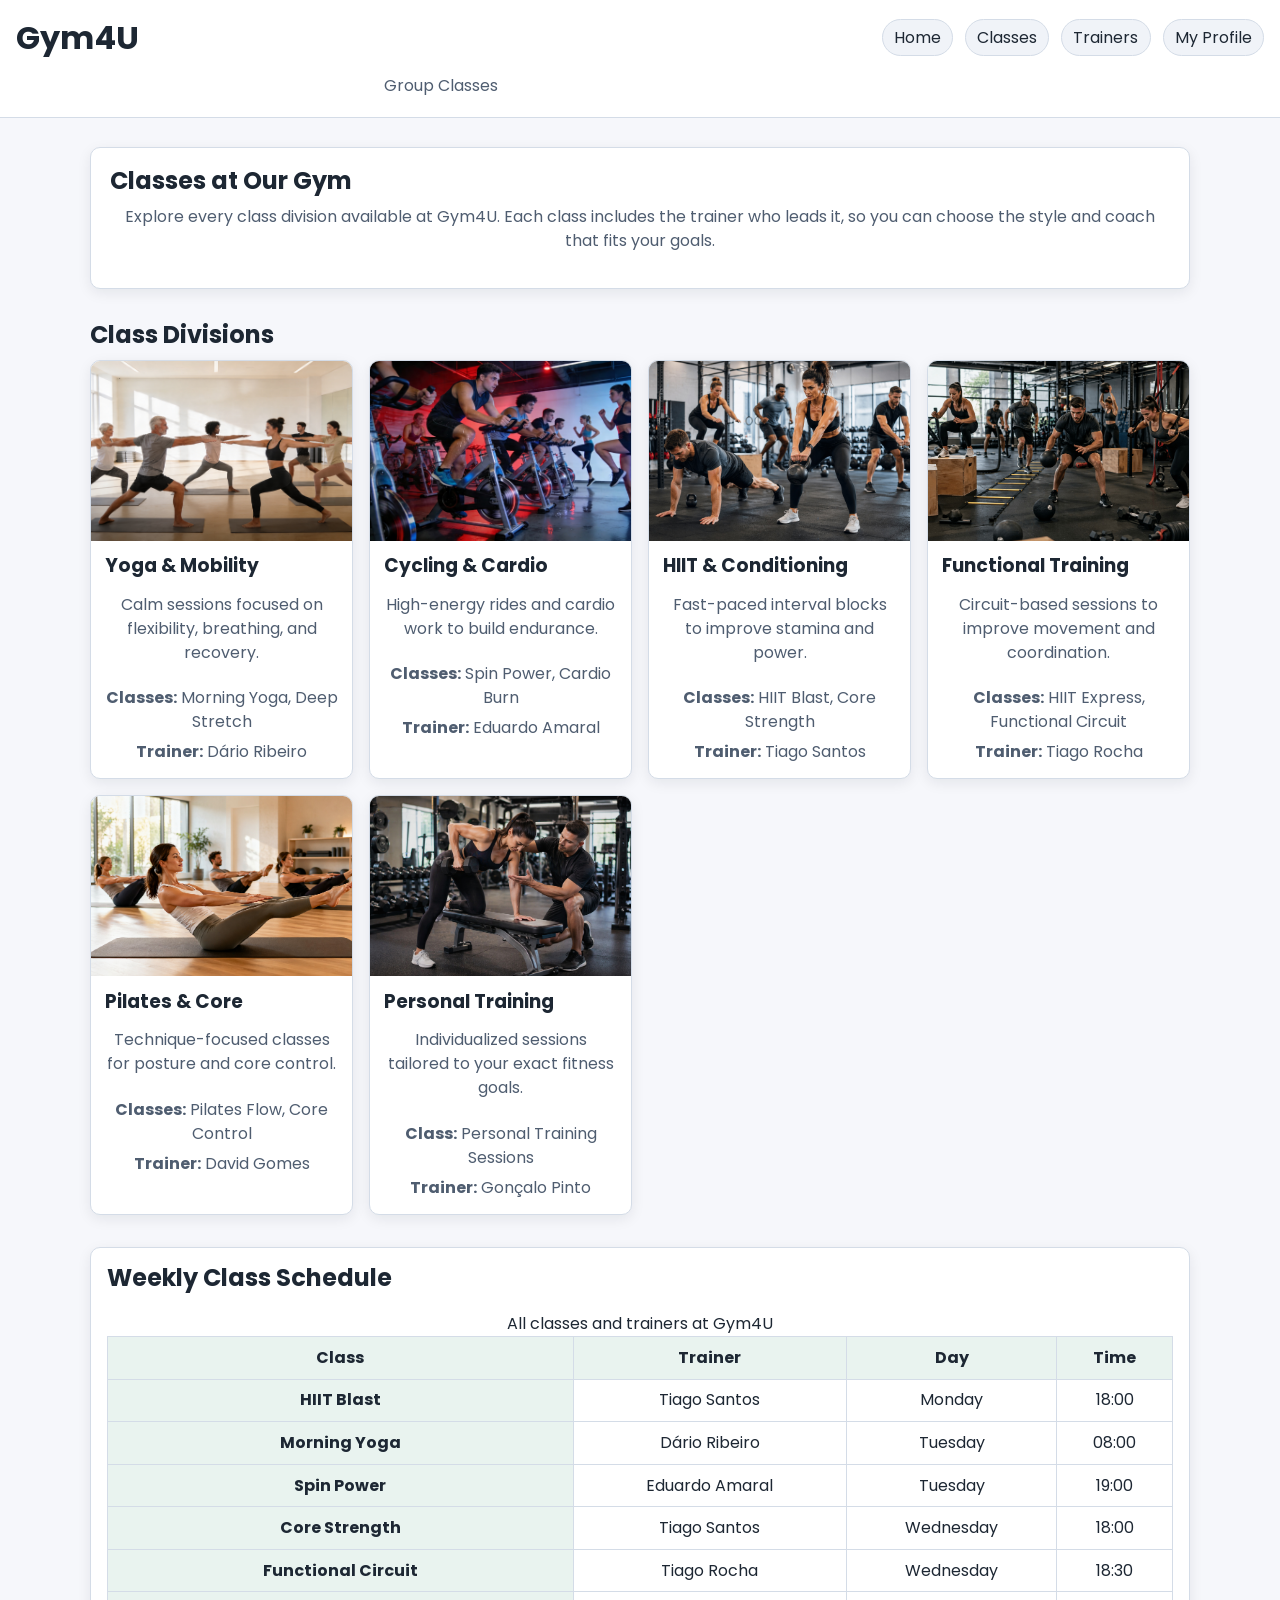
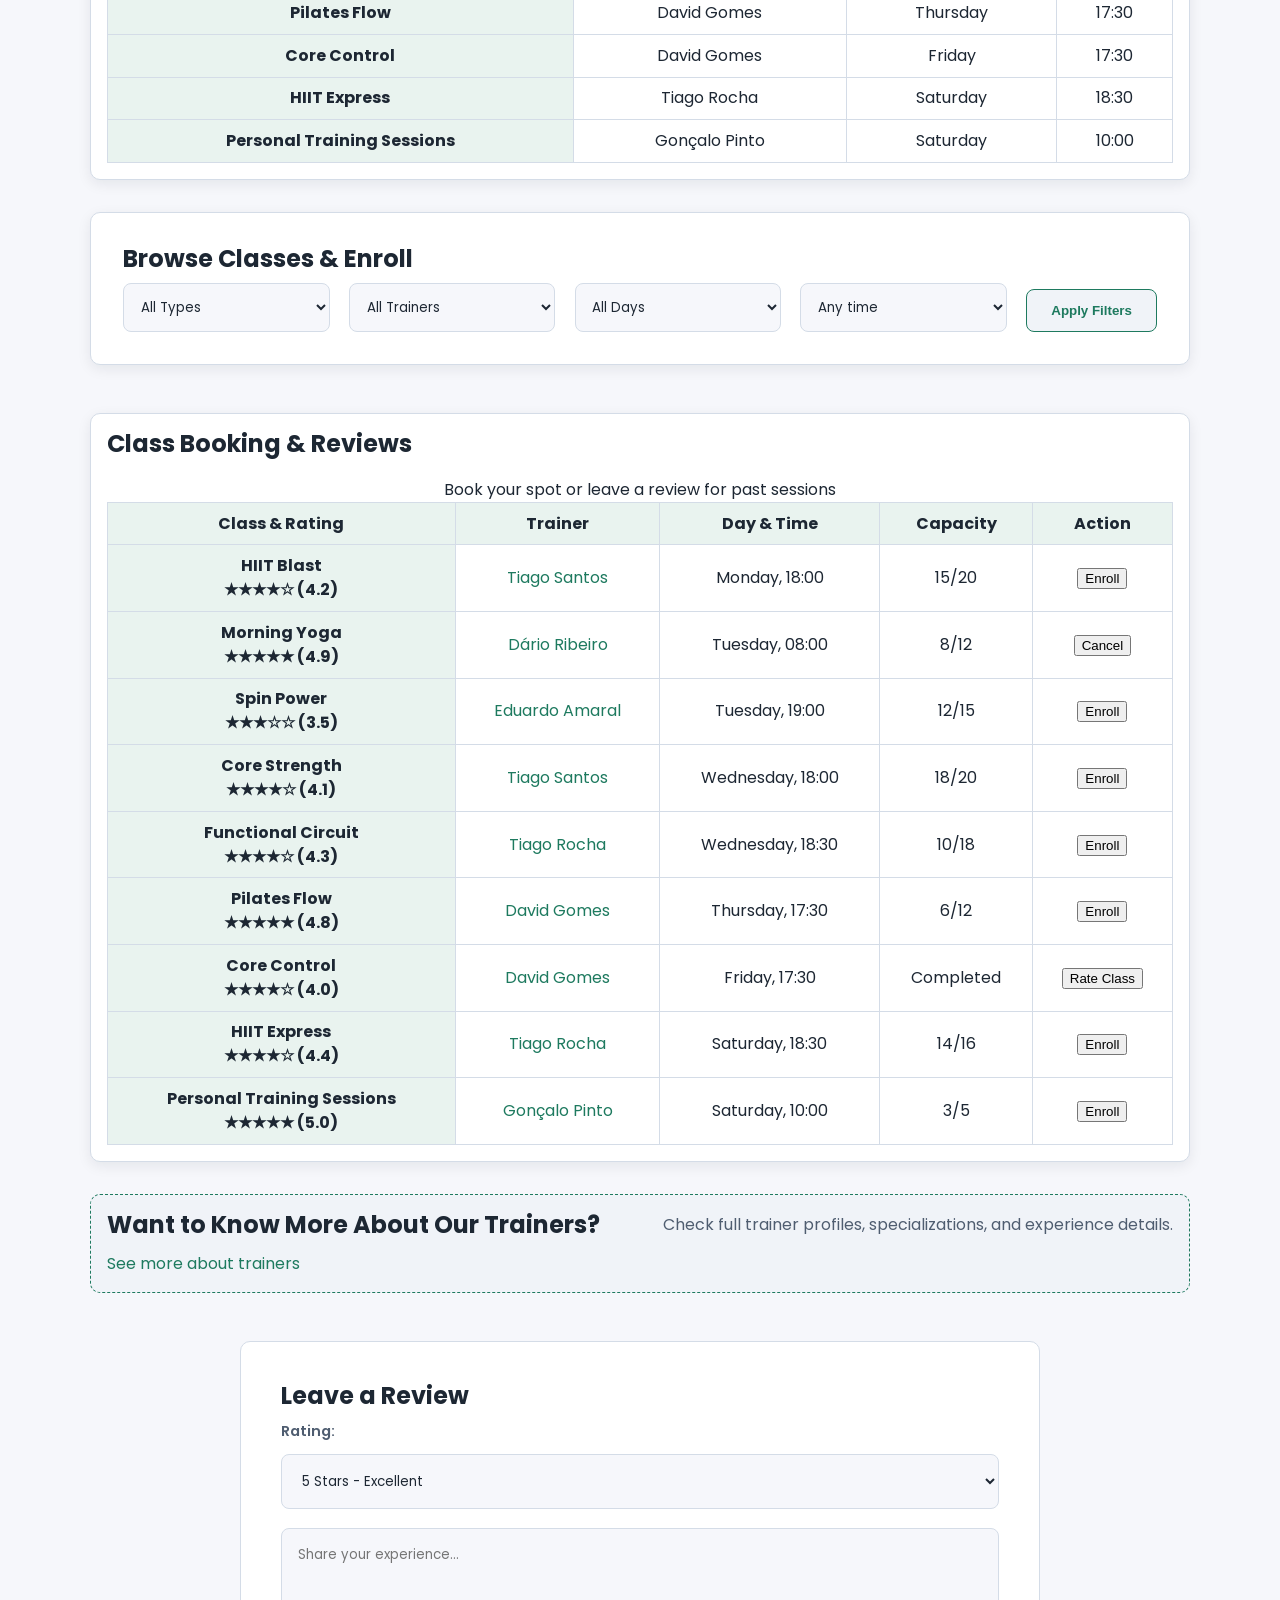
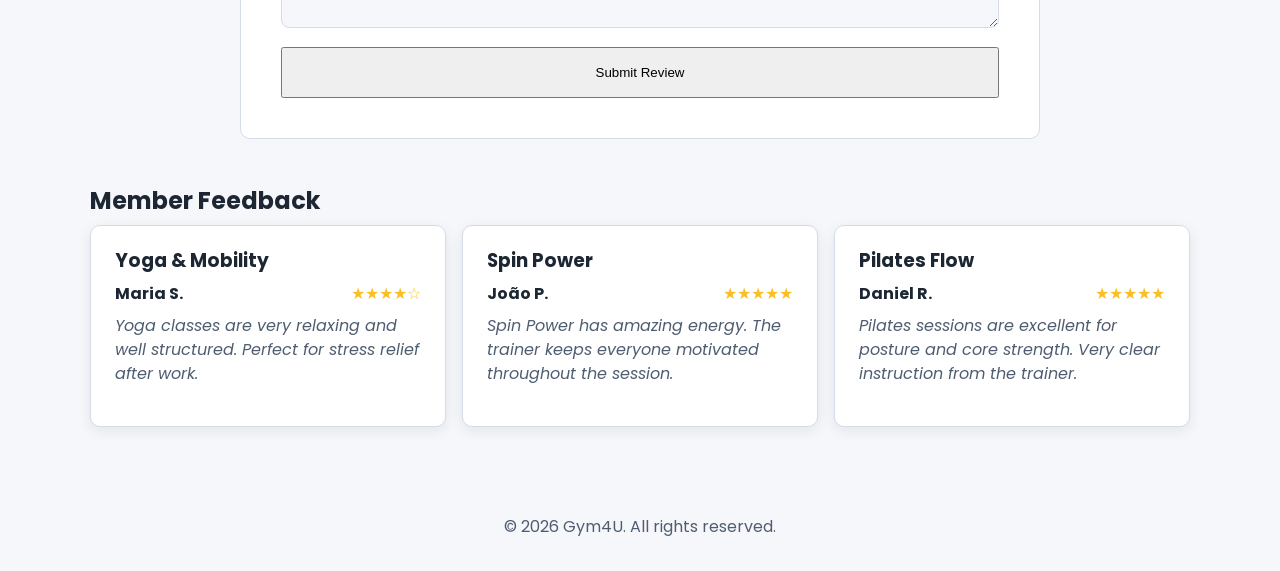
==== classes.html @ db46952e "Correct names" ====
﻿<!DOCTYPE html>
<html lang="en">
<head>
  <meta charset="UTF-8">
  <meta name="viewport" content="width=device-width, initial-scale=1.0">
  <title>Classes | Gym4U</title>
  <link rel="icon" href="images/gym4u_icon.png">
  <link rel="stylesheet" href="css/base.css">
  <link rel="stylesheet" href="css/components.css">
  <link rel="stylesheet" href="css/classes.css">
</head>

<body>
  <header>
    <h1>Gym4U</h1>
    <p>Group Classes</p>
    <nav aria-label="Main navigation">
      <ul>
        <li><a href="index.html">Home</a></li>
        <li><a href="classes.html" aria-current="page">Classes</a></li>
        <li><a href="trainers.html">Trainers</a></li>
        <li><a href="#">My Profile</a></li>
      </ul>
    </nav>
  </header>

  <main class="main">
    <section class="section classes-intro" id="classes-intro">
      <h2 class="h2">Classes at Our Gym</h2>
      <p class="p">
        Explore every class division available at Gym4U. Each class includes
        the trainer who leads it, so you can choose the style and coach that
        fits your goals.
      </p>
    </section>

    <section class="section" id="division-title">
      <h2 class="h2">Class Divisions</h2>
      <div class="division-grid">
        <article class="division-card">
          <img class="division-image" id="yoga-class" src="images/classes/yoga-class.jpeg" alt="Yoga and mobility class area">
          <div class="division-content">
            <h3 class="h3">Yoga &amp; Mobility</h3>
            <p class="p">Calm sessions focused on flexibility, breathing, and recovery.</p>
            <p class="p division-meta"><strong>Classes:</strong> Morning Yoga, Deep Stretch</p>
            <p class="p division-meta"><strong>Trainer:</strong> Dário Ribeiro</p>
          </div>
        </article>

        <article class="division-card">
          <img class="division-image" id="cycling-cardio" src="images/classes/cycling-img.png" alt="Cycling and cardio training zone">
          <div class="division-content">
            <h3 class="h3">Cycling &amp; Cardio</h3>
            <p class="p">High-energy rides and cardio work to build endurance.</p>
            <p class="p division-meta"><strong>Classes:</strong> Spin Power, Cardio Burn</p>
            <p class="p division-meta"><strong>Trainer:</strong> Eduardo Amaral</p>
          </div>
        </article>

        <article class="division-card">
          <img class="division-image" id="hiit-conditioning" src="images/classes/HIIT-img.jpeg" alt="HIIT and conditioning class floor">
          <div class="division-content">
            <h3 class="h3">HIIT &amp; Conditioning</h3>
            <p class="p">Fast-paced interval blocks to improve stamina and power.</p>
            <p class="p division-meta"><strong>Classes:</strong> HIIT Blast, Core Strength</p>
            <p class="p division-meta"><strong>Trainer:</strong> Tiago Santos</p>
          </div>
        </article>

        <article class="division-card">
          <img class="division-image" id="functional-training" src="images/classes/funct-img.jpeg" alt="Functional training equipment section">
          <div class="division-content">
            <h3 class="h3">Functional Training</h3>
            <p class="p">Circuit-based sessions to improve movement and coordination.</p>
            <p class="p division-meta"><strong>Classes:</strong> HIIT Express, Functional Circuit</p>
            <p class="p division-meta"><strong>Trainer:</strong> Tiago Rocha</p>
          </div>
        </article>

        <article class="division-card">
          <img class="division-image" id="pilates-core" src="images/classes/pilates-img.jpeg" alt="Pilates and core stability space">
          <div class="division-content">
            <h3 class="h3">Pilates &amp; Core</h3>
            <p class="p">Technique-focused classes for posture and core control.</p>
            <p class="p division-meta"><strong>Classes:</strong> Pilates Flow, Core Control</p>
            <p class="p division-meta"><strong>Trainer:</strong> David Gomes</p>
          </div>
        </article>

        <article class="division-card">
          <img class="division-image" id="personal-training" src="images/classes/personal-img.jpeg" alt="Personal training studio area">
          <div class="division-content">
            <h3 class="h3">Personal Training</h3>
            <p class="p">Individualized sessions tailored to your exact fitness goals.</p>
            <p class="p division-meta"><strong>Class:</strong> Personal Training Sessions</p>
            <p class="p division-meta"><strong>Trainer:</strong> Gonçalo Pinto</p>
          </div>
        </article>
      </div>
    </section>

    <section class="section schedule-box" id="schedule-box">
      <h2 class="h2">Weekly Class Schedule</h2>
      <table class="table">
        <caption class="caption">All classes and trainers at Gym4U</caption>
        <thead class="thead">
          <tr class="tr">
            <th class="th" scope="col">Class</th>
            <th class="th" scope="col">Trainer</th>
            <th class="th" scope="col">Day</th>
            <th class="th" scope="col">Time</th>
          </tr>
        </thead>

        <tbody class="tbody">
          <tr class="tr"><th class="th" scope="row">HIIT Blast</th><td class="td">Tiago Santos</td><td class="td">Monday</td><td class="td">18:00</td></tr>
          <tr class="tr"><th class="th" scope="row">Morning Yoga</th><td class="td">Dário Ribeiro</td><td class="td">Tuesday</td><td class="td">08:00</td></tr>
          <tr class="tr"><th class="th" scope="row">Spin Power</th><td class="td">Eduardo Amaral</td><td class="td">Tuesday</td><td class="td">19:00</td></tr>
          <tr class="tr"><th class="th" scope="row">Core Strength</th><td class="td">Tiago Santos</td><td class="td">Wednesday</td><td class="td">18:00</td></tr>
          <tr class="tr"><th class="th" scope="row">Functional Circuit</th><td class="td">Tiago Rocha</td><td class="td">Wednesday</td><td class="td">18:30</td></tr>
          <tr class="tr"><th class="th" scope="row">Pilates Flow</th><td class="td">David Gomes</td><td class="td">Thursday</td><td class="td">17:30</td></tr>
          <tr class="tr"><th class="th" scope="row">Core Control</th><td class="td">David Gomes</td><td class="td">Friday</td><td class="td">17:30</td></tr>
          <tr class="tr"><th class="th" scope="row">HIIT Express</th><td class="td">Tiago Rocha</td><td class="td">Saturday</td><td class="td">18:30</td></tr>
          <tr class="tr"><th class="th" scope="row">Personal Training Sessions</th><td class="td">Gonçalo Pinto</td><td class="td">Saturday</td><td class="td">10:00</td></tr>
        </tbody>
      </table>
    </section>

    <section class="section class-filters" id="filters">
      <h2 class="h2">Browse Classes &amp; Enroll</h2>
      <form class="filter-group">
        <select name="type" aria-label="Filter by class type">
          <option value="">All Types</option>
          <option value="yoga">Yoga & Mobility</option>
          <option value="cardio">Cycling & Cardio</option>
          <option value="hiit">HIIT & Conditioning</option>
        </select>

        <select name="trainer" aria-label="Filter by trainer">
          <option value="">All Trainers</option>
          <option value="dario">Dário Ribeiro</option>
          <option value="david">David Gomes</option>
          <option value="tiago">Tiago Santos</option>
          <option value="eduardo">Eduardo Amaral</option>
          <option value="tiago-rocha">Tiago Rocha</option>
          <option value="goncalo">Gonçalo Pinto</option>
        </select>

        <select name="day" aria-label="Filter by day">
          <option value="">All Days</option>
          <option value="monday">Monday</option>
          <option value="tuesday">Tuesday</option>
        </select>

        <select id="time" name="time" aria-label="Filter by time">
          <option value="Any time">Any time</option>
          <optgroup label="Morning">
            <option value="06:00">06:00</option>
            <option value="07:00">07:00</option>
            <option value="08:00">08:00</option>
            <option value="09:00">09:00</option>
            <option value="10:00">10:00</option>
            <option value="11:00">11:00</option>
          </optgroup>

          <optgroup label="Afternoon">
            <option value="12:00">12:00</option>
            <option value="13:00">13:00</option>
            <option value="14:00">14:00</option>
            <option value="15:00">15:00</option>
            <option value="16:00">16:00</option>
            <option value="17:00">17:00</option>
          </optgroup>

          <optgroup label="Evening">
            <option value="18:00">18:00</option>
            <option value="19:00">19:00</option>
            <option value="20:00">20:00</option>
            <option value="21:00">21:00</option>
          </optgroup>
        </select>

        <button type="submit" class="btn-filter">Apply Filters</button>
      </form>
    </section>

    <section class="section schedule-box">
      <h2 class="h2">Class Booking & Reviews</h2>
      <table class="table">
        <caption class="caption">Book your spot or leave a review for past sessions</caption>
        <thead class="thead">
          <tr class="tr">
            <th class="th">Class & Rating</th>
            <th class="th">Trainer</th>
            <th class="th">Day & Time</th>
            <th class="th">Capacity</th>
            <th class="th">Action</th>
          </tr>
        </thead>

        <tbody class="tbody">
          <tr class="tr">
            <th class="th" scope="row">
              HIIT Blast<br>
              <span class="rating-stars">★★★★☆ (4.2)</span>
            </th>
            <td class="td"><a href="trainers.html#tiago-santos">Tiago Santos</a></td>
            <td class="td">Monday, 18:00</td>
            <td class="td">15/20</td>
            <td class="td"><button class="btn btn-enroll">Enroll</button></td>
          </tr>

          <tr class="tr enrolled-row">
            <th class="th" scope="row">
              Morning Yoga<br>
              <span>★★★★★ (4.9)</span>
            </th>
            <td class="td"><a href="trainers.html#dario-ribeiro">Dário Ribeiro</a></td>
            <td class="td">Tuesday, 08:00</td>
            <td class="td">8/12</td>
            <td class="td">
              <button class="btn btn-cancel">Cancel</button>
            </td>
          </tr>

          <tr class="tr">
            <th class="th" scope="row">
              Spin Power<br>
              <span>★★★☆☆ (3.5)</span>
            </th>
            <td class="td"><a href="trainers.html#eduardo-amaral">Eduardo Amaral</a></td>
            <td class="td">Tuesday, 19:00</td>
            <td class="td">12/15</td>
            <td class="td">
              <button class="btn btn-enroll">Enroll</button>
            </td>
          </tr>

          <tr class="tr">
            <th class="th" scope="row">
              Core Strength<br>
              <span>★★★★☆ (4.1)</span>
            </th>
            <td class="td"><a href="trainers.html#tiago-santos">Tiago Santos</a></td>
            <td class="td">Wednesday, 18:00</td>
            <td class="td">18/20</td>
            <td class="td">
              <button class="btn btn-enroll">Enroll</button>
            </td>
          </tr>

          <tr class="tr">
            <th class="th" scope="row">
              Functional Circuit<br>
              <span>★★★★☆ (4.3)</span>
            </th>
            <td class="td"><a href="trainers.html#tiago-rocha">Tiago Rocha</a></td>
            <td class="td">Wednesday, 18:30</td>
            <td class="td">10/18</td>
            <td class="td">
              <button class="btn btn-enroll">Enroll</button>
            </td>
          </tr>

          <tr class="tr">
            <th class="th" scope="row">
              Pilates Flow<br>
              <span>★★★★★ (4.8)</span>
            </th>
            <td class="td"><a href="trainers.html#david-gomes">David Gomes</a></td>
            <td class="td">Thursday, 17:30</td>
            <td class="td">6/12</td>
            <td class="td">
              <button class="btn btn-enroll">Enroll</button>
            </td>
          </tr>

          <tr class="tr past-class">
            <th class="th" scope="row">
              Core Control<br>
              <span>★★★★☆ (4.0)</span>
            </th>
            <td class="td"><a href="trainers.html#david-gomes">David Gomes</a></td>
            <td class="td">Friday, 17:30</td>
            <td class="td">Completed</td>
            <td class="td">
              <button class="btn btn-review">Rate Class</button>
            </td>
          </tr>

          <tr class="tr">
            <th class="th" scope="row">
              HIIT Express<br>
              <span>★★★★☆ (4.4)</span>
            </th>
            <td class="td"><a href="trainers.html#tiago-rocha">Tiago Rocha</a></td>
            <td class="td">Saturday, 18:30</td>
            <td class="td">14/16</td>
            <td class="td">
              <button class="btn btn-enroll">Enroll</button>
            </td>
          </tr>

          <tr class="tr">
            <th class="th" scope="row">
              Personal Training Sessions<br>
              <span>★★★★★ (5.0)</span>
            </th>
            <td class="td"><a href="trainers.html#goncalo-pinto">Gonçalo Pinto</a></td>
            <td class="td">Saturday, 10:00</td>
            <td class="td">3/5</td>
            <td class="td">
              <button class="btn btn-enroll">Enroll</button>
            </td>
          </tr>
        </tbody>
      </table>
    </section>

    <section class="section trainers-cta" id="trainers-cta">
      <h2 class="h2">Want to Know More About Our Trainers?</h2>
      <p class="p">Check full trainer profiles, specializations, and experience details.</p>
      <p class="p"><a class="a" href="trainers.html">See more about trainers</a></p>
    </section>

    <section class="section review-form-container">
      <h2 class="h2">Leave a Review</h2>
      <form class="review-form">
        <label for="rating">Rating:</label>
        <select id="rating" name="rating">
          <option value="5">5 Stars - Excellent</option>
          <option value="4">4 Stars - Very Good</option>
          <option value="3">3 Stars - Average</option>
          <option value="2">2 Stars - Poor</option>
          <option value="1">1 Star - Terrible</option>
        </select>

        <textarea placeholder="Share your experience..." rows="3"></textarea>
        <button type="submit" class="btn btn-enroll">Submit Review</button>
      </form>
    </section>

    <section class="section">
        <h2 class="h2">Member Feedback</h2>
        <div class="division-grid">
          <article class="review-card">
            <h3>Yoga & Mobility</h3>
            <div class="review-header">
              <strong>Maria S.</strong>
              <span>★★★★☆</span>
            </div>
            <p class="r-p">
              Yoga classes are very relaxing and well structured. Perfect for stress relief after work.
            </p>
          </article>

          <article class="review-card">
            <h3>Spin Power</h3>
            <div class="review-header">
              <strong>João P.</strong>
              <span>★★★★★</span>
            </div>
            <p class="r-p">
              Spin Power has amazing energy. The trainer keeps everyone motivated throughout the session.
            </p>
          </article>

          <article class="review-card">
            <h3>Pilates Flow</h3>
            <div class="review-header">
              <strong>Daniel R.</strong>
              <span>★★★★★</span>
            </div>
            <p class="r-p">
              Pilates sessions are excellent for posture and core strength. Very clear instruction from the trainer.
            </p>
          </article>
        </div>
      </section>
  </main>

  <footer class="footer">
    <p class="p">&copy; 2026 Gym4U. All rights reserved.</p>
  </footer>
</body>
</html>
---- css/base.css ----
@import url("https://fonts.googleapis.com/css2?family=Poppins:wght@100;200;300;400;500;600;700;800;900&display=swap");

:root {
  --bg: #f6f7fb;
  --surface: #ffffff;
  --surface-muted: #f0f3f8;
  --text: #1d2733;
  --text-soft: #4f5d70;
  --primary: #1e7a5f;
  --primary-strong: #145b45;
  --border: #d4dce7;
  --danger: #a13232;
  --radius: 10px;
  --shadow: 0 4px 14px rgba(16, 24, 40, 0.08);
}

* {
  box-sizing: border-box;
}

body {
  margin: 0;
  font-family: "Poppins", sans-serif, Geneva ;
  background: var(--bg);
  color: var(--text);
  line-height: 1.5;
}

h1,
h2,
h3,
h4 {
  margin: 0 0 0.6rem;
  line-height: 1.2;
}

p {
  margin: 0 0 1rem;
  color: var(--text-soft);
  text-align: center;
}

a {
  color: var(--primary);
  text-decoration: none;
}

a:hover,
a:focus-visible {
  text-decoration: underline;
}

main {
  width: min(1100px, 92%);
  margin: 1.8rem auto 3rem;
}

section {
  margin-bottom: 2rem;
}
---- css/components.css ----
header {
  display: grid;
  grid-template-columns: 1fr auto;
  align-items: start;
  gap: 1rem;
  padding: 1.2rem 1rem;
  background: var(--surface);
  border-bottom: 1px solid var(--border);
}

header > h1 {
  grid-column: 1;
  grid-row: 1;
  margin: 0;
}

header > p {
  grid-column: 1;
  grid-row: 2;
  margin: 0;
}

header nav {
  grid-column: 2;
  grid-row: 1 / span 2;
  justify-self: end;
  width: auto;
}

header nav ul {
  display: flex;
  flex-wrap: wrap;
  justify-content: flex-end;
  gap: 0.75rem;
  list-style: none;
  margin: 0;
  padding: 0;
}

header nav ul li a {
  display: inline-flex;
  align-items: center;
  padding: 0.35rem 0.7rem;
  border: 1px solid var(--border);
  border-radius: 999px;
  background: var(--surface-muted);
  text-decoration: none;
  color: inherit;
}

.table {
  width: 100%;
  border-collapse: collapse;
}

.th,
.td {
  border: 1px solid var(--border);
  padding: 0.55rem;
  text-align: center;
}

.th {
  background: #e9f3ef;
}

.footer {
  display: flex;
  justify-content: center;
  padding: 1rem;
}

@media (max-width: 700px) {
  header {
    grid-template-columns: 1fr;
    align-items: flex-start;
  }

  header nav {
    justify-self: start;
  }

  header nav ul {
    justify-content: flex-start;
  }
}
---- css/classes.css ----
.classes-intro {
  background: var(--surface);
  border: 1px solid var(--border);
  border-radius: var(--radius);
  box-shadow: var(--shadow);
  padding: 1.2rem;
}

.division-grid {
  display: grid;
  gap: 1rem;
  grid-template-columns: repeat(auto-fit, minmax(250px, 1fr));
}

.division-card {
  display: flex;
  flex-direction: column;
  background: var(--surface);
  border: 1px solid var(--border);
  border-radius: var(--radius);
  overflow: hidden;
  box-shadow: var(--shadow);
}

.division-card:hover {
  transform: scale(1.02);
  filter: brightness(1.1);
  box-shadow: 0 10px 20px rgba(0, 0, 0, 0.3);
  transition: all 0.2s ease;
}

.division-image {
  width: 100%;
  height: 180px;
  object-fit: cover;
  display: block;
}

.division-content {
  display: flex;
  flex-direction: column;
  gap: 0.35rem;
  padding: 0.9rem;
}

.division-meta {
  margin: 0;
}

.class-filters {
  background: var(--surface);
  padding: 2rem;
  border-radius: var(--radius);
  border: 1px solid var(--border);
  margin-bottom: 3rem;
  box-shadow: var(--shadow);
}

.filter-group {
  display: flex;
  flex-wrap: wrap;
  align-items: flex-end; 
  gap: 1.2rem;
}

.filter-group select, 
.filter-group input {
  background: var(--bg);
  color: var(--text);
  border: 1px solid var(--border);
  padding: 0.8rem;
  border-radius: 8px;
  font-family: inherit;
  flex: 1; 
  min-width: 150px;
  outline: none;
}

.filter-group select:focus, 
.filter-group input:focus {
  border-color: var(--primary);
  box-shadow: 0 0 8px var(--primary-glow);
}

.btn-filter {
  background: var(--surface-muted);
  color: var(--primary);
  border: 1px solid var(--primary);
  padding: 0.8rem 1.5rem;
  border-radius: 8px;
  font-weight: 600;
  cursor: pointer;
  transition: all 0.3s ease;
}

.btn-filter:hover {
  background: var(--primary);
  color: white;
  box-shadow: 0 0 15px var(--primary-glow);
}

.schedule-box {
  display: flex;
  flex-direction: column;
  gap: 0.6rem;
  background: var(--surface);
  border: 1px solid var(--border);
  border-radius: var(--radius);
  box-shadow: var(--shadow);
  padding: 1rem;
  overflow-x: auto;
}

.trainers-cta {
  display: flex;
  flex-wrap: wrap;
  align-items: center;
  justify-content: space-between;
  gap: 0.8rem 1.2rem;
  background: var(--surface-muted);
  border: 1px dashed var(--primary);
  border-radius: var(--radius);
  padding: 1rem;
}

.trainers-cta .h2,
.trainers-cta .p {
  margin: 0;
}

.review-form-container {
  background: var(--surface);
  padding: 2.5rem;
  border-radius: var(--radius);
  border: 1px solid var(--border);
  max-width: 800px; 
  margin: 3rem auto; 
}

.review-form {
  display: flex;
  flex-direction: column;
  gap: 1.2rem;
}

.review-form label {
  font-weight: 600;
  font-size: 0.9rem;
  color: var(--text-soft);
  margin-bottom: -0.5rem;
}

.review-form select,
.review-form textarea {
  background: var(--bg);
  color: var(--text);
  border: 1px solid var(--border);
  padding: 1rem;
  border-radius: 8px;
  font-family: inherit;
  outline: none;
}

.review-form textarea {
  resize: vertical; 
  min-height: 100px;
}

.review-form select:focus,
.review-form textarea:focus {
  border-color: var(--primary);
}

.review-form .btn-enroll {
  padding: 1rem 2rem;
}

.review-card {
  background: var(--surface);
  border: 1px solid var(--border);
  border-radius: var(--radius);
  padding: 1.5rem;
  margin-bottom: 1.5rem;
  box-shadow: var(--shadow);
}

.review-header {
  display: flex;
  justify-content: space-between;
  margin-bottom: 0.5rem;
}

.review-header span {
  color: #fbbf24; 
}

.review-header strong {
  color: var(--text);
}

.review-card .r-p {
  text-align: left;
  margin-top: 0.5rem; 
  color: var(--text-soft); 
  font-style: italic;
}

@media (max-width: 700px) {
  .trainers-cta {
    flex-direction: column;
    align-items: flex-start;
  }
}
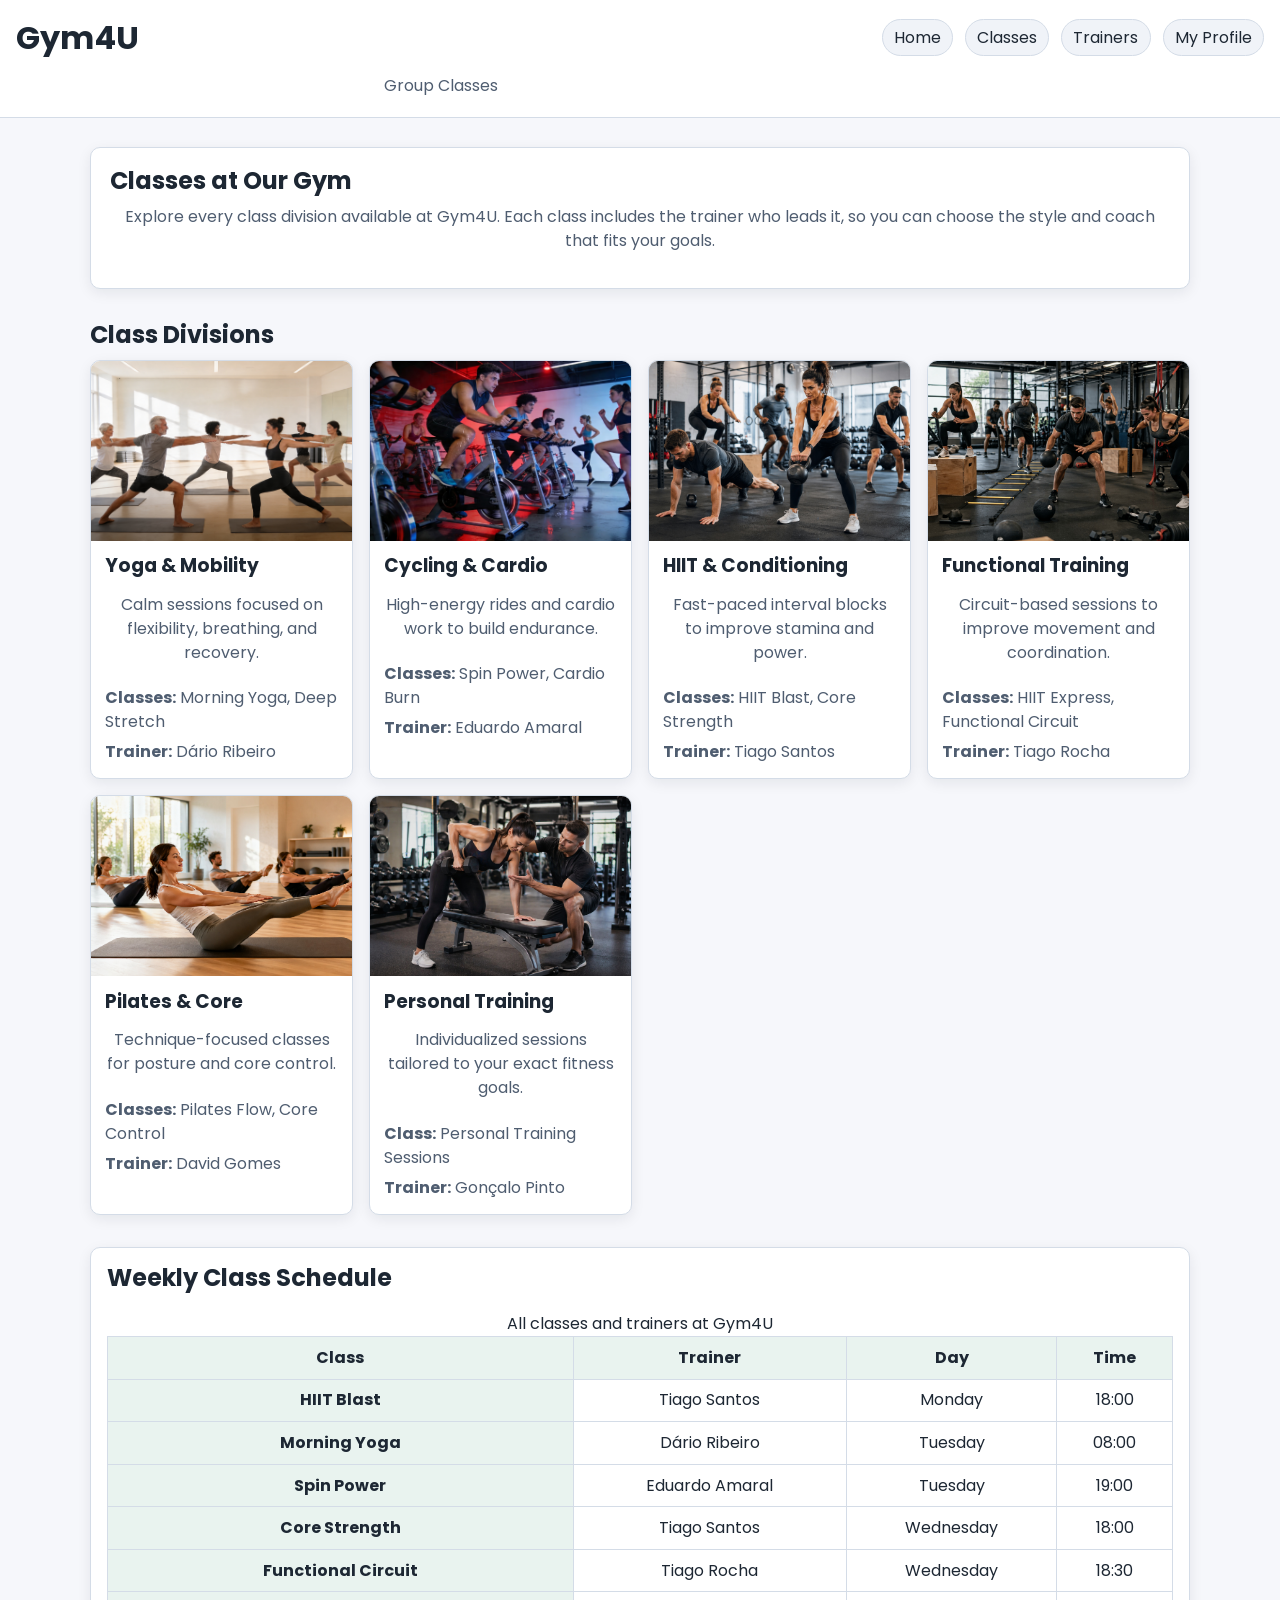
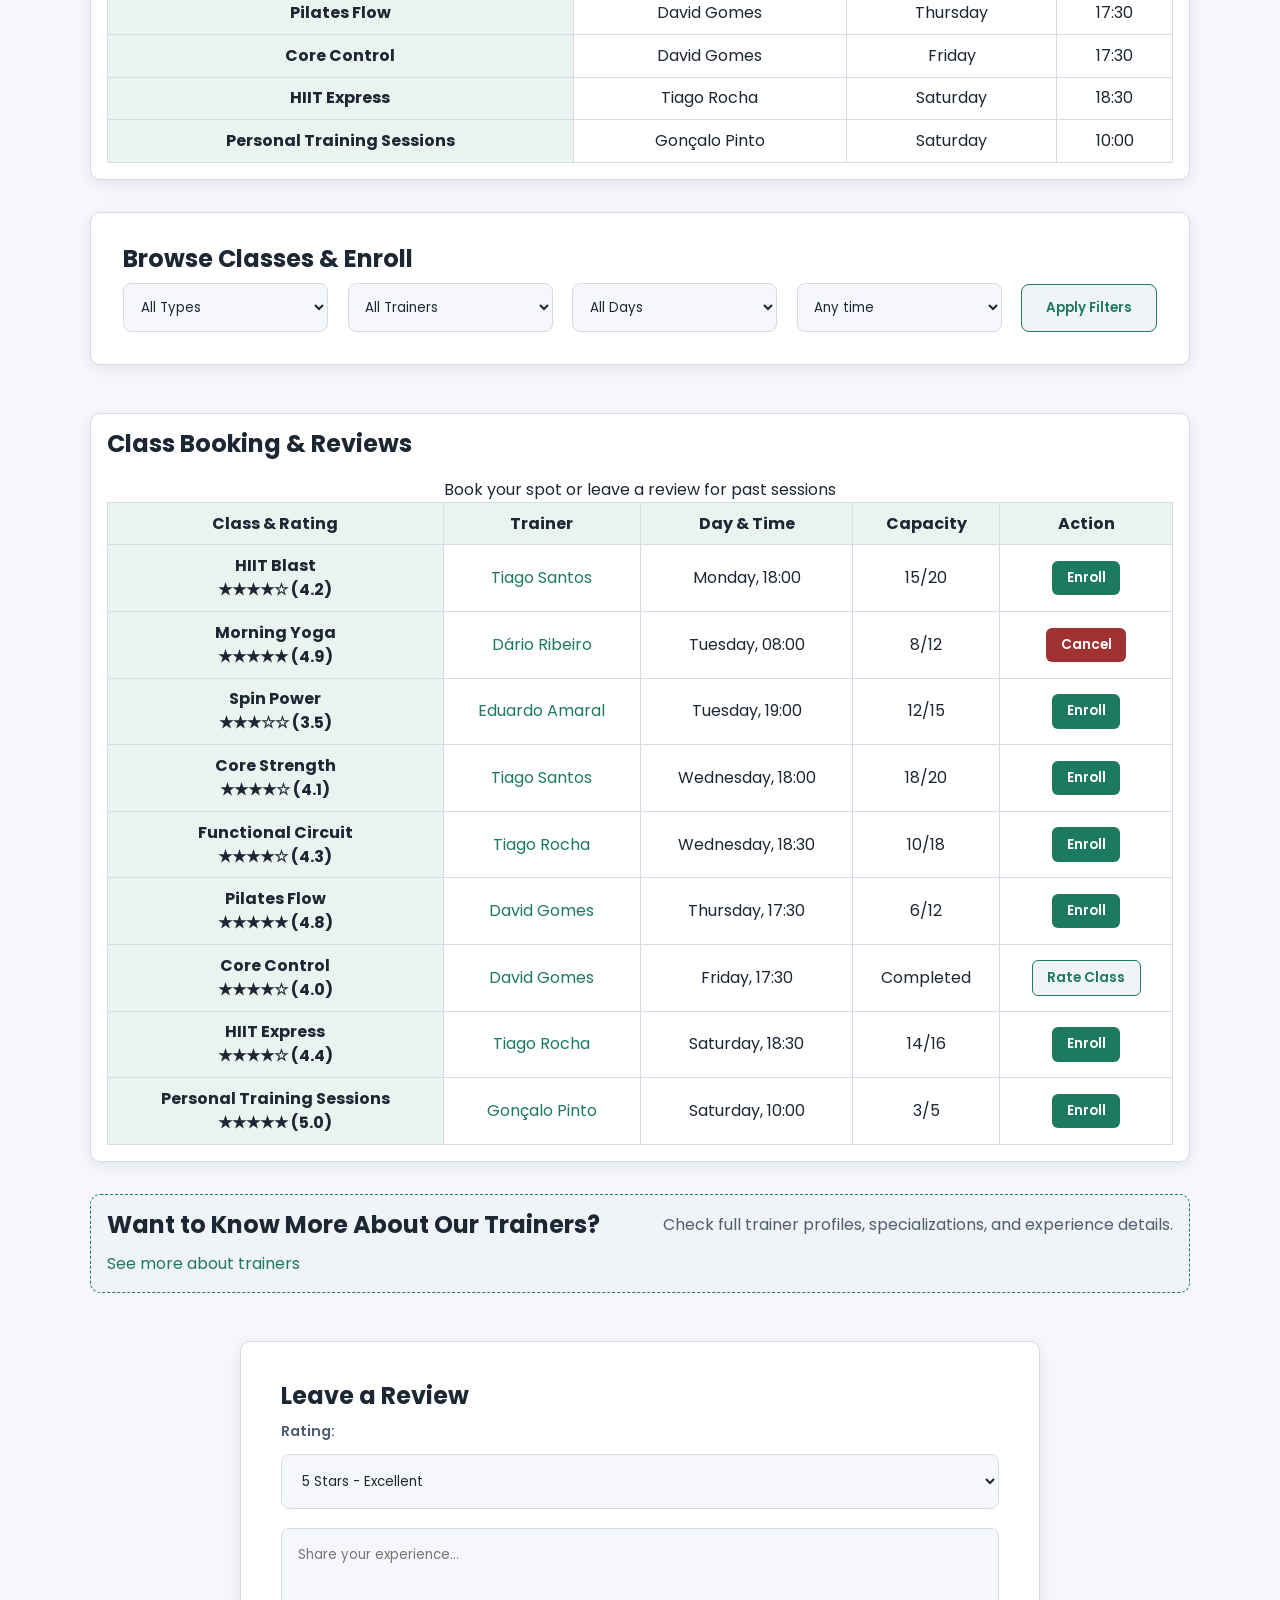
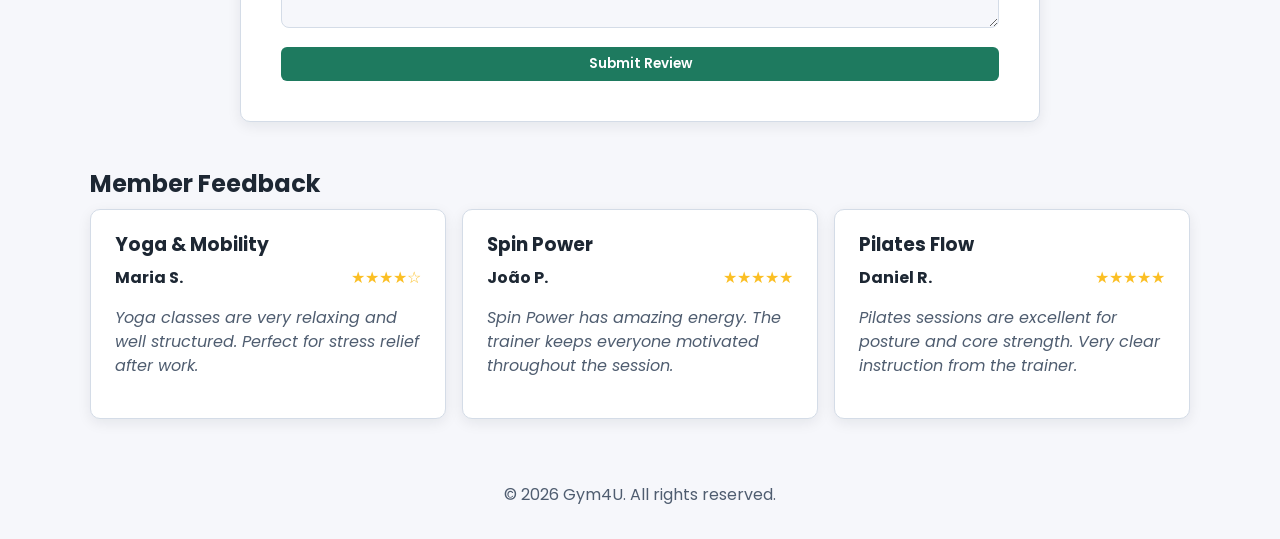
==== commit 13f76802: "fixed some incoherencies" ====
--- a/classes.html
+++ b/classes.html
@@ -202,7 +202,7 @@
           <tr class="tr">
             <th class="th" scope="row">
               HIIT Blast<br>
-              <span class="rating-stars">★★★★☆ (4.2)</span>
+              <span>★★★★☆ (4.2)</span>
             </th>
             <td class="td"><a href="trainers.html#tiago-santos">Tiago Santos</a></td>
             <td class="td">Monday, 18:00</td>
--- a/css/base.css
+++ b/css/base.css
@@ -20,7 +20,7 @@
 
 body {
   margin: 0;
-  font-family: "Poppins", sans-serif, Geneva ;
+  font-family: "Poppins", sans-serif, Geneva;
   background: var(--bg);
   color: var(--text);
   line-height: 1.5;
@@ -57,4 +57,4 @@
 
 section {
   margin-bottom: 2rem;
-}
+}
--- a/css/components.css
+++ b/css/components.css
@@ -48,6 +48,70 @@
   color: inherit;
 }
 
+.footer {
+  display: flex;
+  justify-content: center;
+  padding: 1rem;
+}
+
+.btn-primary {
+  display: inline-block;
+  background: var(--primary);
+  color: white;
+  border: none;
+  padding: 0.8rem 1.2rem;
+  border-radius: var(--radius);
+  cursor: pointer;
+  font-family: inherit;
+  font-size: 1rem;
+  text-decoration: none;
+}
+
+.btn-primary:hover,
+.btn-primary:focus-visible {
+  background: var(--primary-strong);
+  text-decoration: none;
+}
+
+.btn {
+  padding: 0.45rem 0.9rem;
+  border: none;
+  border-radius: 6px;
+  font-family: inherit;
+  font-size: 0.85rem;
+  cursor: pointer;
+  font-weight: 600;
+}
+
+.btn-enroll {
+  background: var(--primary);
+  color: white;
+}
+
+.btn-enroll:hover {
+  background: var(--primary-strong);
+}
+
+.btn-cancel {
+  background: var(--danger);
+  color: white;
+}
+
+.btn-cancel:hover {
+  background: #7e2626;
+}
+
+.btn-review {
+  background: var(--surface-muted);
+  color: var(--primary);
+  border: 1px solid var(--primary);
+}
+
+.btn-review:hover {
+  background: var(--primary);
+  color: white;
+}
+
 .table {
   width: 100%;
   border-collapse: collapse;
@@ -64,11 +128,88 @@
   background: #e9f3ef;
 }
 
-.footer {
-  display: flex;
-  justify-content: center;
+.division-grid {
+  display: grid;
+  gap: 1rem;
+  grid-template-columns: repeat(auto-fit, minmax(250px, 1fr));
+}
+
+.review-card {
+  background: var(--surface);
+  border: 1px solid var(--border);
+  border-radius: var(--radius);
+  padding: 1.5rem;
+  box-shadow: var(--shadow);
+  display: flex;
+  flex-direction: column;
+}
+
+.review-header {
+  display: flex;
+  justify-content: space-between;
+  margin-bottom: 0.5rem;
+}
+
+.review-header span {
+  color: #fbbf24;
+}
+
+.review-header strong {
+  color: var(--text);
+}
+
+.review-text,
+.r-p {
+  text-align: left;
+  margin-top: 0.5rem;
+  color: var(--text-soft);
+  font-style: italic;
+}
+
+.review-form-container {
+  background: var(--surface);
+  padding: 2.5rem;
+  border-radius: var(--radius);
+  border: 1px solid var(--border);
+  max-width: 800px;
+  margin: 3rem auto;
+  box-shadow: var(--shadow);
+}
+
+.review-form {
+  display: flex;
+  flex-direction: column;
+  gap: 1.2rem;
+}
+
+.review-form label {
+  font-weight: 600;
+  font-size: 0.9rem;
+  color: var(--text-soft);
+  margin-bottom: -0.5rem;
+}
+
+.review-form select,
+.review-form textarea {
+  background: var(--bg);
+  color: var(--text);
+  border: 1px solid var(--border);
   padding: 1rem;
-}
+  border-radius: 8px;
+  font-family: inherit;
+  outline: none;
+}
+
+.review-form textarea {
+  resize: vertical;
+  min-height: 100px;
+}
+
+.review-form select:focus,
+.review-form textarea:focus {
+  border-color: var(--primary);
+}
+
 
 @media (max-width: 700px) {
   header {
@@ -83,4 +224,10 @@
   header nav ul {
     justify-content: flex-start;
   }
-}
+
+  .th,
+  .td {
+    font-size: 0.78rem;
+    padding: 0.4rem 0.3rem;
+  }
+}
--- a/css/classes.css
+++ b/css/classes.css
@@ -4,12 +4,6 @@
   border-radius: var(--radius);
   box-shadow: var(--shadow);
   padding: 1.2rem;
-}
-
-.division-grid {
-  display: grid;
-  gap: 1rem;
-  grid-template-columns: repeat(auto-fit, minmax(250px, 1fr));
 }
 
 .division-card {
@@ -45,6 +39,7 @@
 
 .division-meta {
   margin: 0;
+  text-align: left;
 }
 
 .class-filters {
@@ -59,11 +54,11 @@
 .filter-group {
   display: flex;
   flex-wrap: wrap;
-  align-items: flex-end; 
+  align-items: flex-end;
   gap: 1.2rem;
 }
 
-.filter-group select, 
+.filter-group select,
 .filter-group input {
   background: var(--bg);
   color: var(--text);
@@ -71,15 +66,14 @@
   padding: 0.8rem;
   border-radius: 8px;
   font-family: inherit;
-  flex: 1; 
+  flex: 1;
   min-width: 150px;
   outline: none;
 }
 
-.filter-group select:focus, 
+.filter-group select:focus,
 .filter-group input:focus {
   border-color: var(--primary);
-  box-shadow: 0 0 8px var(--primary-glow);
 }
 
 .btn-filter {
@@ -90,13 +84,13 @@
   border-radius: 8px;
   font-weight: 600;
   cursor: pointer;
+  font-family: inherit;
   transition: all 0.3s ease;
 }
 
 .btn-filter:hover {
   background: var(--primary);
   color: white;
-  box-shadow: 0 0 15px var(--primary-glow);
 }
 
 .schedule-box {
@@ -128,81 +122,9 @@
   margin: 0;
 }
 
-.review-form-container {
-  background: var(--surface);
-  padding: 2.5rem;
-  border-radius: var(--radius);
-  border: 1px solid var(--border);
-  max-width: 800px; 
-  margin: 3rem auto; 
-}
-
-.review-form {
-  display: flex;
-  flex-direction: column;
-  gap: 1.2rem;
-}
-
-.review-form label {
-  font-weight: 600;
+.rating-stars {
+  color: #fbbf24;
   font-size: 0.9rem;
-  color: var(--text-soft);
-  margin-bottom: -0.5rem;
-}
-
-.review-form select,
-.review-form textarea {
-  background: var(--bg);
-  color: var(--text);
-  border: 1px solid var(--border);
-  padding: 1rem;
-  border-radius: 8px;
-  font-family: inherit;
-  outline: none;
-}
-
-.review-form textarea {
-  resize: vertical; 
-  min-height: 100px;
-}
-
-.review-form select:focus,
-.review-form textarea:focus {
-  border-color: var(--primary);
-}
-
-.review-form .btn-enroll {
-  padding: 1rem 2rem;
-}
-
-.review-card {
-  background: var(--surface);
-  border: 1px solid var(--border);
-  border-radius: var(--radius);
-  padding: 1.5rem;
-  margin-bottom: 1.5rem;
-  box-shadow: var(--shadow);
-}
-
-.review-header {
-  display: flex;
-  justify-content: space-between;
-  margin-bottom: 0.5rem;
-}
-
-.review-header span {
-  color: #fbbf24; 
-}
-
-.review-header strong {
-  color: var(--text);
-}
-
-.review-card .r-p {
-  text-align: left;
-  margin-top: 0.5rem; 
-  color: var(--text-soft); 
-  font-style: italic;
 }
 
 @media (max-width: 700px) {
@@ -210,4 +132,9 @@
     flex-direction: column;
     align-items: flex-start;
   }
-}
+
+  .table thead .th:nth-child(4),
+  .table tbody .td:nth-child(4) {
+    display: none;
+  }
+}
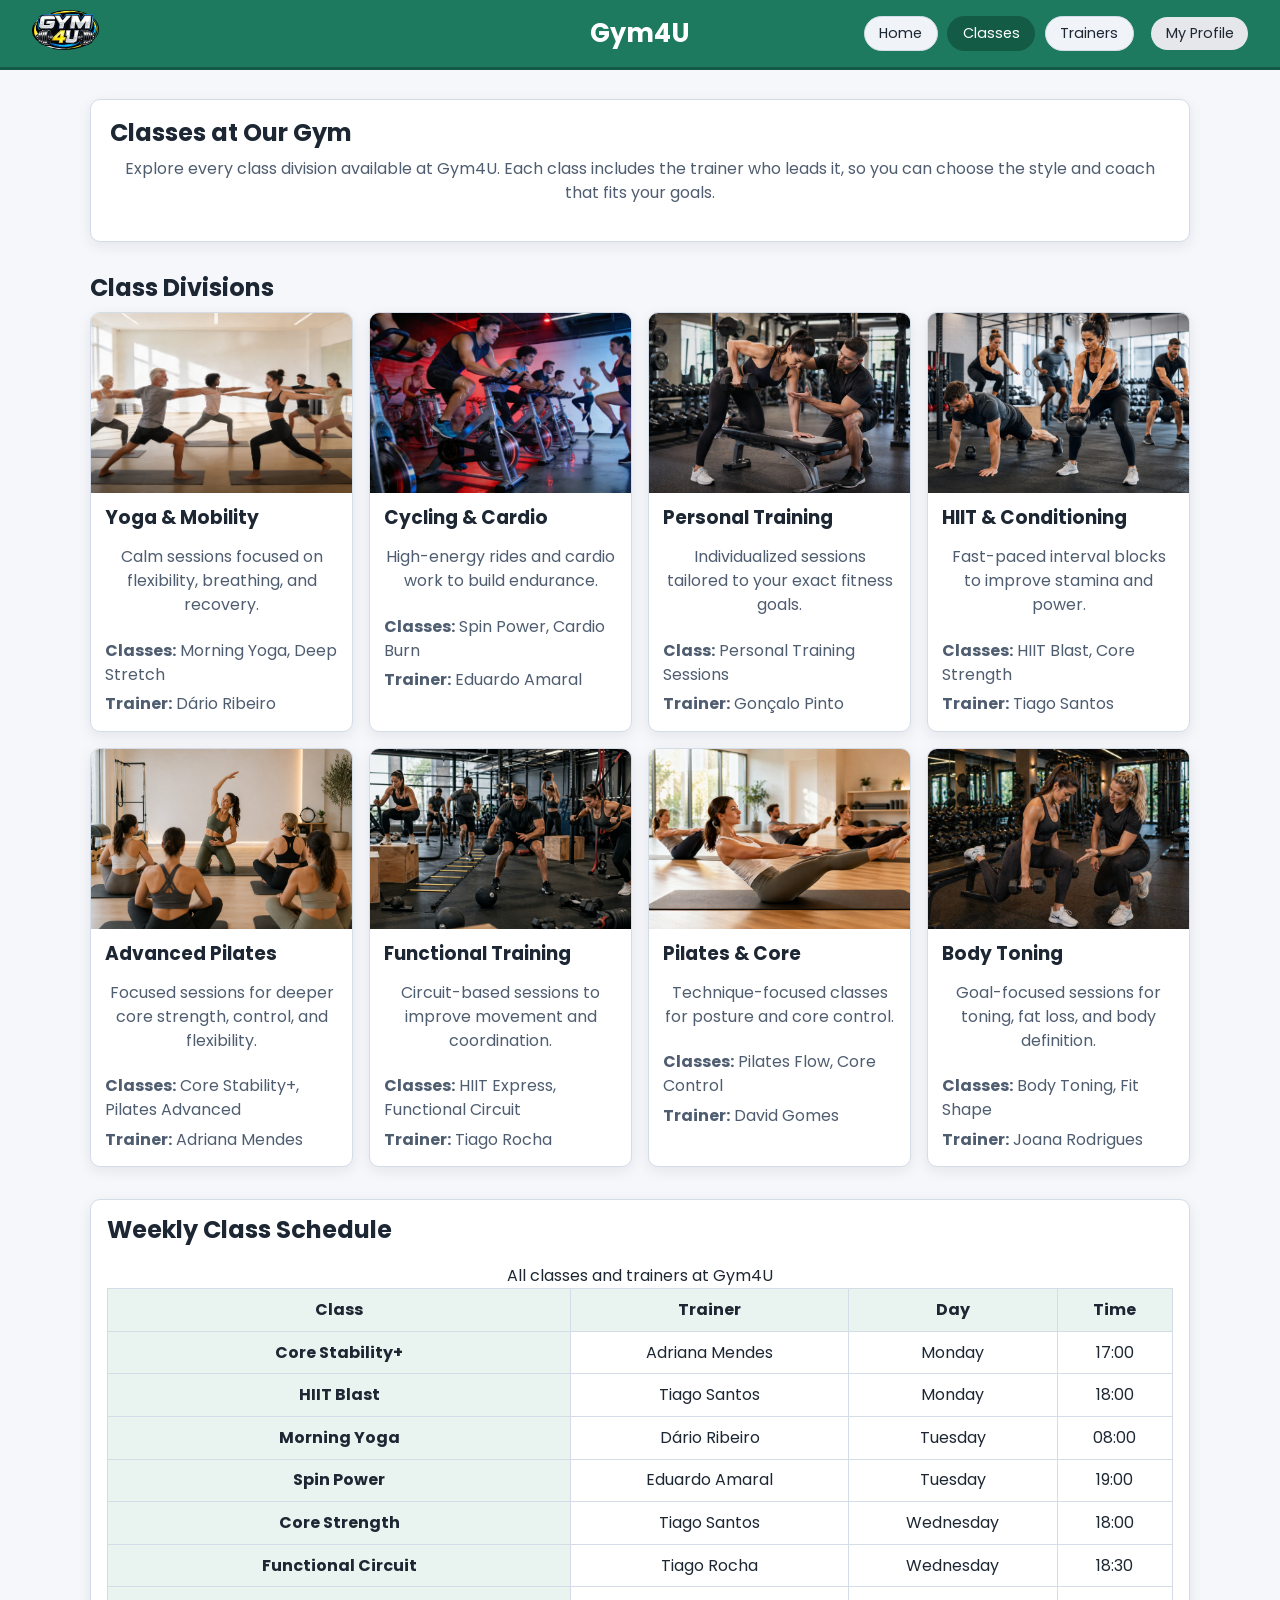
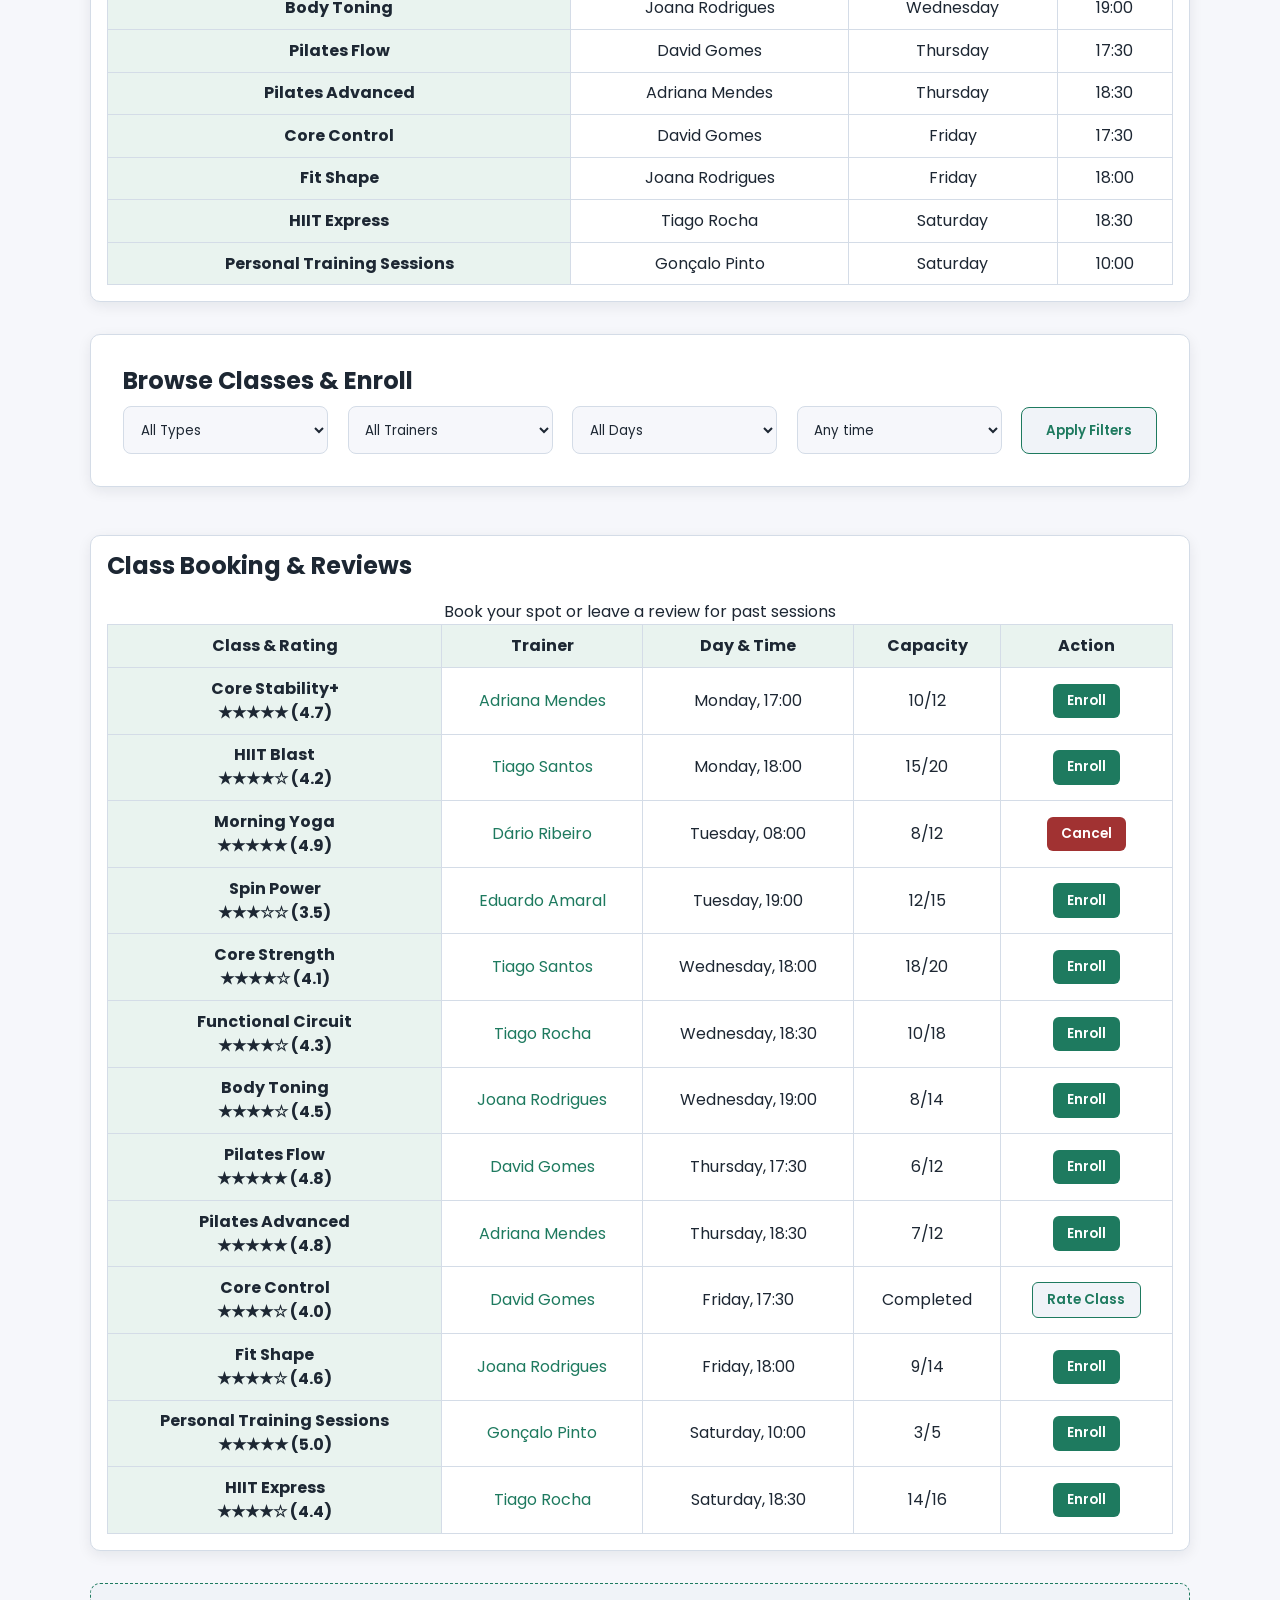
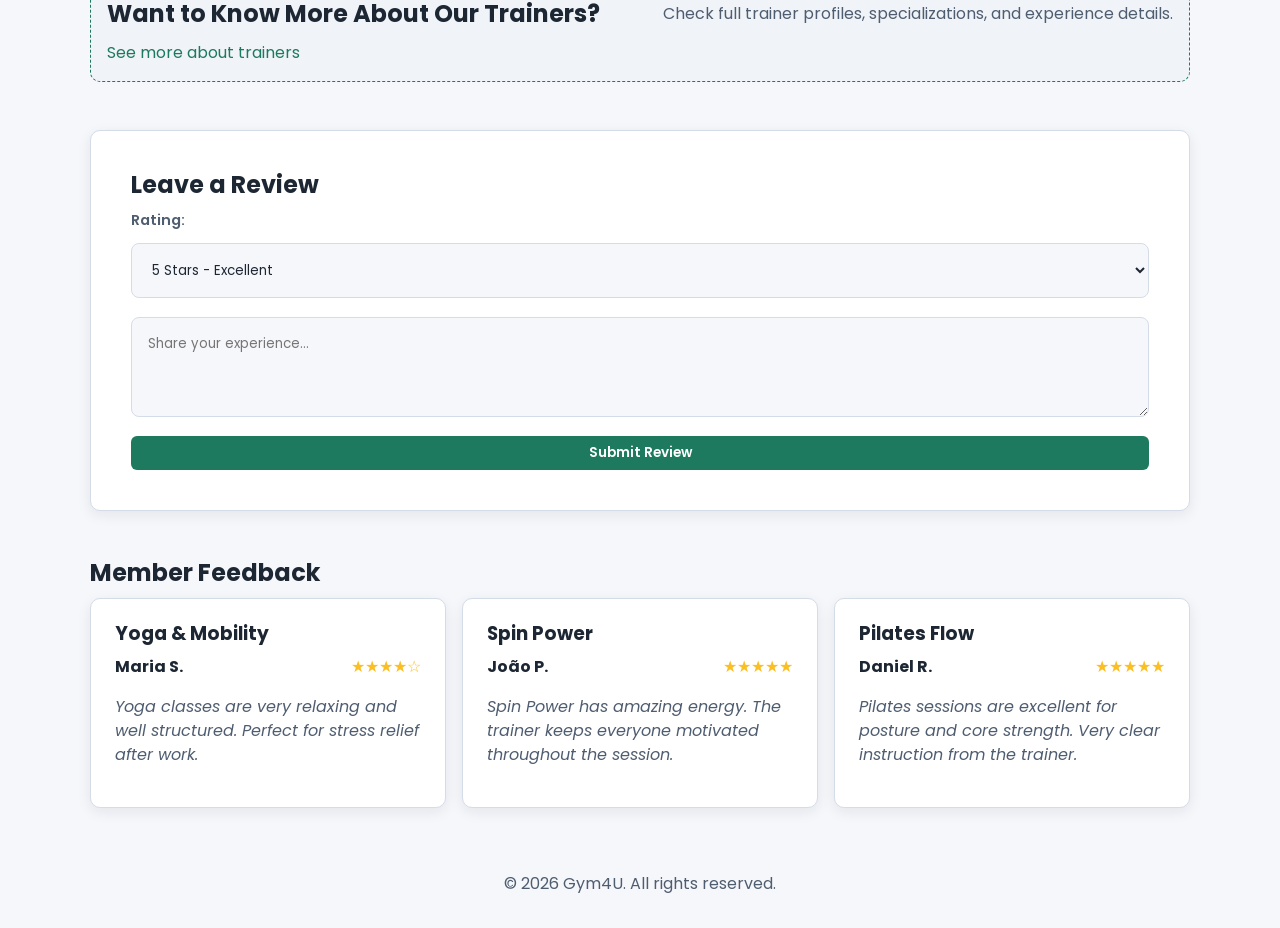
==== commit 51ad3b5b: "fix: header and added pts" ====
--- a/classes.html
+++ b/classes.html
@@ -12,17 +12,25 @@
 
 <body>
   <header>
-    <h1>Gym4U</h1>
-    <p>Group Classes</p>
-    <nav aria-label="Main navigation">
-      <ul>
-        <li><a href="index.html">Home</a></li>
-        <li><a href="classes.html" aria-current="page">Classes</a></li>
-        <li><a href="trainers.html">Trainers</a></li>
-        <li><a href="#">My Profile</a></li>
-      </ul>
-    </nav>
-  </header>
+        <div>
+            <a href="index.html">
+                <img src="images/gym4u_logo.png" alt="Gym4U logo" class="logo">
+            </a>
+        </div>
+
+        <div class="middle">
+            <h1>Gym4U</h1>
+        </div>
+
+        <nav class="right" aria-label="Main navigation">
+            <ul>
+            <li><a href="index.html">Home</a></li>
+            <li><a href="classes.html" aria-current="page">Classes</a></li>
+            <li><a href="trainers.html">Trainers</a></li>
+            <li><a href="#">My Profile</a></li>
+            </ul>
+        </nav>
+    </header>
 
   <main class="main">
     <section class="section classes-intro" id="classes-intro">
@@ -58,6 +66,16 @@
         </article>
 
         <article class="division-card">
+          <img class="division-image" id="personal-training" src="images/classes/personal-img.jpeg" alt="Personal training studio area">
+          <div class="division-content">
+            <h3 class="h3">Personal Training</h3>
+            <p class="p">Individualized sessions tailored to your exact fitness goals.</p>
+            <p class="p division-meta"><strong>Class:</strong> Personal Training Sessions</p>
+            <p class="p division-meta"><strong>Trainer:</strong> Gonçalo Pinto</p>
+          </div>
+        </article>
+
+        <article class="division-card">
           <img class="division-image" id="hiit-conditioning" src="images/classes/HIIT-img.jpeg" alt="HIIT and conditioning class floor">
           <div class="division-content">
             <h3 class="h3">HIIT &amp; Conditioning</h3>
@@ -68,6 +86,16 @@
         </article>
 
         <article class="division-card">
+          <img class="division-image" src="images/classes/advance_pilates.png" alt="Pilates session">
+          <div class="division-content">
+            <h3 class="h3">Advanced Pilates</h3>
+            <p class="p">Focused sessions for deeper core strength, control, and flexibility.</p>
+            <p class="p division-meta"><strong>Classes:</strong> Core Stability+, Pilates Advanced</p>
+            <p class="p division-meta"><strong>Trainer:</strong> Adriana Mendes</p>
+          </div>
+        </article>
+
+        <article class="division-card">
           <img class="division-image" id="functional-training" src="images/classes/funct-img.jpeg" alt="Functional training equipment section">
           <div class="division-content">
             <h3 class="h3">Functional Training</h3>
@@ -88,12 +116,12 @@
         </article>
 
         <article class="division-card">
-          <img class="division-image" id="personal-training" src="images/classes/personal-img.jpeg" alt="Personal training studio area">
-          <div class="division-content">
-            <h3 class="h3">Personal Training</h3>
-            <p class="p">Individualized sessions tailored to your exact fitness goals.</p>
-            <p class="p division-meta"><strong>Class:</strong> Personal Training Sessions</p>
-            <p class="p division-meta"><strong>Trainer:</strong> Gonçalo Pinto</p>
+          <img class="division-image" src="images/classes/toning.png" alt="Personal toning training">
+          <div class="division-content">
+            <h3 class="h3">Body Toning</h3>
+            <p class="p">Goal-focused sessions for toning, fat loss, and body definition.</p>
+            <p class="p division-meta"><strong>Classes:</strong> Body Toning, Fit Shape</p>
+            <p class="p division-meta"><strong>Trainer:</strong> Joana Rodrigues</p>
           </div>
         </article>
       </div>
@@ -113,13 +141,17 @@
         </thead>
 
         <tbody class="tbody">
+          <tr class="tr"><th class="th" scope="row">Core Stability+</th><td class="td">Adriana Mendes</td><td class="td">Monday</td><td class="td">17:00</td></tr>
           <tr class="tr"><th class="th" scope="row">HIIT Blast</th><td class="td">Tiago Santos</td><td class="td">Monday</td><td class="td">18:00</td></tr>
           <tr class="tr"><th class="th" scope="row">Morning Yoga</th><td class="td">Dário Ribeiro</td><td class="td">Tuesday</td><td class="td">08:00</td></tr>
           <tr class="tr"><th class="th" scope="row">Spin Power</th><td class="td">Eduardo Amaral</td><td class="td">Tuesday</td><td class="td">19:00</td></tr>
           <tr class="tr"><th class="th" scope="row">Core Strength</th><td class="td">Tiago Santos</td><td class="td">Wednesday</td><td class="td">18:00</td></tr>
           <tr class="tr"><th class="th" scope="row">Functional Circuit</th><td class="td">Tiago Rocha</td><td class="td">Wednesday</td><td class="td">18:30</td></tr>
+          <tr class="tr"><th class="th" scope="row">Body Toning</th><td class="td">Joana Rodrigues</td><td class="td">Wednesday</td><td class="td">19:00</td></tr>
           <tr class="tr"><th class="th" scope="row">Pilates Flow</th><td class="td">David Gomes</td><td class="td">Thursday</td><td class="td">17:30</td></tr>
+          <tr class="tr"><th class="th" scope="row">Pilates Advanced</th><td class="td">Adriana Mendes</td><td class="td">Thursday</td><td class="td">18:30</td></tr>
           <tr class="tr"><th class="th" scope="row">Core Control</th><td class="td">David Gomes</td><td class="td">Friday</td><td class="td">17:30</td></tr>
+          <tr class="tr"><th class="th" scope="row">Fit Shape</th><td class="td">Joana Rodrigues</td><td class="td">Friday</td><td class="td">18:00</td></tr>
           <tr class="tr"><th class="th" scope="row">HIIT Express</th><td class="td">Tiago Rocha</td><td class="td">Saturday</td><td class="td">18:30</td></tr>
           <tr class="tr"><th class="th" scope="row">Personal Training Sessions</th><td class="td">Gonçalo Pinto</td><td class="td">Saturday</td><td class="td">10:00</td></tr>
         </tbody>
@@ -134,12 +166,18 @@
           <option value="yoga">Yoga & Mobility</option>
           <option value="cardio">Cycling & Cardio</option>
           <option value="hiit">HIIT & Conditioning</option>
+          <option value="functional">Functional Training</option>
+          <option value="pilates">Pilates & Core</option>
+          <option value="personal">Personal Training</option>
+          <option value="toning">Body Toning</option>
         </select>
 
         <select name="trainer" aria-label="Filter by trainer">
           <option value="">All Trainers</option>
+          <option value="adriana">Adriana Mendes</option>
           <option value="dario">Dário Ribeiro</option>
           <option value="david">David Gomes</option>
+          <option value="joana">Joana Rodrigues</option>
           <option value="tiago">Tiago Santos</option>
           <option value="eduardo">Eduardo Amaral</option>
           <option value="tiago-rocha">Tiago Rocha</option>
@@ -150,6 +188,10 @@
           <option value="">All Days</option>
           <option value="monday">Monday</option>
           <option value="tuesday">Tuesday</option>
+          <option value="wednesday">Wednesday</option>
+          <option value="thursday">Thursday</option>
+          <option value="friday">Friday</option>
+          <option value="saturday">Saturday</option>
         </select>
 
         <select id="time" name="time" aria-label="Filter by time">
@@ -199,6 +241,18 @@
         </thead>
 
         <tbody class="tbody">
+
+          <tr class="tr">
+            <th class="th" scope="row">
+              Core Stability+<br>
+              <span>★★★★★ (4.7)</span>
+            </th>
+            <td class="td"><a href="trainers.html#adriana-mendes">Adriana Mendes</a></td>
+            <td class="td">Monday, 17:00</td>
+            <td class="td">10/12</td>
+            <td class="td"><button class="btn btn-enroll">Enroll</button></td>
+          </tr>
+
           <tr class="tr">
             <th class="th" scope="row">
               HIIT Blast<br>
@@ -264,6 +318,17 @@
 
           <tr class="tr">
             <th class="th" scope="row">
+              Body Toning<br>
+              <span>★★★★☆ (4.5)</span>
+            </th>
+            <td class="td"><a href="trainers.html#joana-rodrigues">Joana Rodrigues</a></td>
+            <td class="td">Wednesday, 19:00</td>
+            <td class="td">8/14</td>
+            <td class="td"><button class="btn btn-enroll">Enroll</button></td>
+          </tr>
+
+          <tr class="tr">
+            <th class="th" scope="row">
               Pilates Flow<br>
               <span>★★★★★ (4.8)</span>
             </th>
@@ -275,6 +340,17 @@
             </td>
           </tr>
 
+          <tr class="tr">
+            <th class="th" scope="row">
+              Pilates Advanced<br>
+              <span>★★★★★ (4.8)</span>
+            </th>
+            <td class="td"><a href="trainers.html#adriana-mendes">Adriana Mendes</a></td>
+            <td class="td">Thursday, 18:30</td>
+            <td class="td">7/12</td>
+            <td class="td"><button class="btn btn-enroll">Enroll</button></td>
+          </tr>
+
           <tr class="tr past-class">
             <th class="th" scope="row">
               Core Control<br>
@@ -290,25 +366,36 @@
 
           <tr class="tr">
             <th class="th" scope="row">
+              Fit Shape<br>
+              <span>★★★★☆ (4.6)</span>
+            </th>
+            <td class="td"><a href="trainers.html#joana-rodrigues">Joana Rodrigues</a></td>
+            <td class="td">Friday, 18:00</td>
+            <td class="td">9/14</td>
+            <td class="td"><button class="btn btn-enroll">Enroll</button></td>
+          </tr>
+
+          <tr class="tr">
+            <th class="th" scope="row">
+              Personal Training Sessions<br>
+              <span>★★★★★ (5.0)</span>
+            </th>
+            <td class="td"><a href="trainers.html#goncalo-pinto">Gonçalo Pinto</a></td>
+            <td class="td">Saturday, 10:00</td>
+            <td class="td">3/5</td>
+            <td class="td">
+              <button class="btn btn-enroll">Enroll</button>
+            </td>
+          </tr>
+
+          <tr class="tr">
+            <th class="th" scope="row">
               HIIT Express<br>
               <span>★★★★☆ (4.4)</span>
             </th>
             <td class="td"><a href="trainers.html#tiago-rocha">Tiago Rocha</a></td>
             <td class="td">Saturday, 18:30</td>
             <td class="td">14/16</td>
-            <td class="td">
-              <button class="btn btn-enroll">Enroll</button>
-            </td>
-          </tr>
-
-          <tr class="tr">
-            <th class="th" scope="row">
-              Personal Training Sessions<br>
-              <span>★★★★★ (5.0)</span>
-            </th>
-            <td class="td"><a href="trainers.html#goncalo-pinto">Gonçalo Pinto</a></td>
-            <td class="td">Saturday, 10:00</td>
-            <td class="td">3/5</td>
             <td class="td">
               <button class="btn btn-enroll">Enroll</button>
             </td>
--- a/css/base.css
+++ b/css/base.css
@@ -47,7 +47,7 @@
 
 a:hover,
 a:focus-visible {
-  text-decoration: underline;
+  color: var(--primary-strong);
 }
 
 main {
--- a/css/components.css
+++ b/css/components.css
@@ -1,37 +1,43 @@
 header {
-  display: grid;
-  grid-template-columns: 1fr auto;
-  align-items: start;
-  gap: 1rem;
-  padding: 1.2rem 1rem;
-  background: var(--surface);
-  border-bottom: 1px solid var(--border);
-}
-
-header > h1 {
-  grid-column: 1;
-  grid-row: 1;
+  display: flex;
+  align-items: center;
+  justify-content: space-between;
+  padding: 0 2rem;
+  height: 70px;
+  background: var(--primary);
+  border-bottom: 3px solid var(--primary-strong);
+}
+
+header > div:first-child {
+  flex: 1;
+}
+
+.logo {
+  height: 40px;
+}
+
+.middle {
+  flex: 1;
+  display: flex;
+  justify-content: center;
+}
+
+.middle h1 {
+  color: white;
   margin: 0;
-}
-
-header > p {
-  grid-column: 1;
-  grid-row: 2;
-  margin: 0;
+  font-size: 1.6rem;
 }
 
 header nav {
-  grid-column: 2;
-  grid-row: 1 / span 2;
-  justify-self: end;
-  width: auto;
+  flex: 1;
+  display: flex;
+  justify-content: flex-end;
 }
 
 header nav ul {
   display: flex;
-  flex-wrap: wrap;
-  justify-content: flex-end;
-  gap: 0.75rem;
+  align-items: center;
+  gap: 0.6rem;
   list-style: none;
   margin: 0;
   padding: 0;
@@ -40,12 +46,101 @@
 header nav ul li a {
   display: inline-flex;
   align-items: center;
-  padding: 0.35rem 0.7rem;
-  border: 1px solid var(--border);
+  padding: 0.35rem 0.9rem;
   border-radius: 999px;
   background: var(--surface-muted);
-  text-decoration: none;
-  color: inherit;
+  border: 1px solid var(--border);
+  color: var(--text);
+  font-size: 0.9rem;
+}
+
+header nav ul li a:hover {
+  background: #ffffff;
+}
+
+header nav ul li a[aria-current="page"] {
+  background: var(--primary-strong);
+  color: white;
+  border-color: transparent;
+}
+
+/* botão My Profile estilo separado */
+header nav ul li:last-child a {
+  margin-left: 0.5rem;
+  background: #e5e7eb;
+  border: none;
+}
+
+@media (max-width: 1250px) {
+  header {
+    flex-wrap: wrap;
+    height: auto;
+    padding: 0.6rem 1.2rem;
+    gap: 0.5rem;
+  }
+
+  header > div:first-child {
+    flex: 0 0 auto;
+  }
+
+  .middle {
+    order: -1;
+    flex: 1 1 100%;
+    justify-content: flex-end;
+  }
+
+  header nav {
+    flex: 1 1 100%;
+    justify-content: flex-end;
+  }
+
+  header nav ul {
+    flex-wrap: wrap;
+    gap: 0.4rem;
+  }
+
+  header nav ul li a {
+    font-size: 0.85rem;
+    padding: 0.3rem 0.7rem;
+  }
+
+  header nav ul li:last-child {
+    margin-left: auto;
+  }
+}
+
+@media (max-width: 1250px) {
+  header {
+    flex-wrap: wrap;
+    align-items: center;
+    justify-content: space-between;
+    padding: 0.6rem 1rem;
+  }
+
+  header > div:first-child {
+    flex: 0 0 auto;
+  }
+
+  .middle {
+    order: 0; /* 👈 volta ao normal */
+    flex: 0 0 auto;
+    justify-content: flex-start;
+  }
+
+  .middle h1 {
+    font-size: 1.2rem;
+    margin-left: 0.5rem;
+  }
+
+  header nav {
+    flex: 1 1 100%;
+    justify-content: center;
+  }
+
+  header nav ul {
+    justify-content: center;
+    gap: 0.6rem;
+  }
 }
 
 .footer {
@@ -171,7 +266,7 @@
   padding: 2.5rem;
   border-radius: var(--radius);
   border: 1px solid var(--border);
-  max-width: 800px;
+  max-width: 100%;
   margin: 3rem auto;
   box-shadow: var(--shadow);
 }
@@ -213,8 +308,10 @@
 
 @media (max-width: 700px) {
   header {
-    grid-template-columns: 1fr;
-    align-items: flex-start;
+    flex-wrap: wrap;
+    height: auto;
+    padding: 0 1.25rem;
+    gap: 0;
   }
 
   header nav {
@@ -230,4 +327,11 @@
     font-size: 0.78rem;
     padding: 0.4rem 0.3rem;
   }
-}+
+  header nav ul li:last-child a {
+    margin-left: 0;
+  }
+}
+
+
+
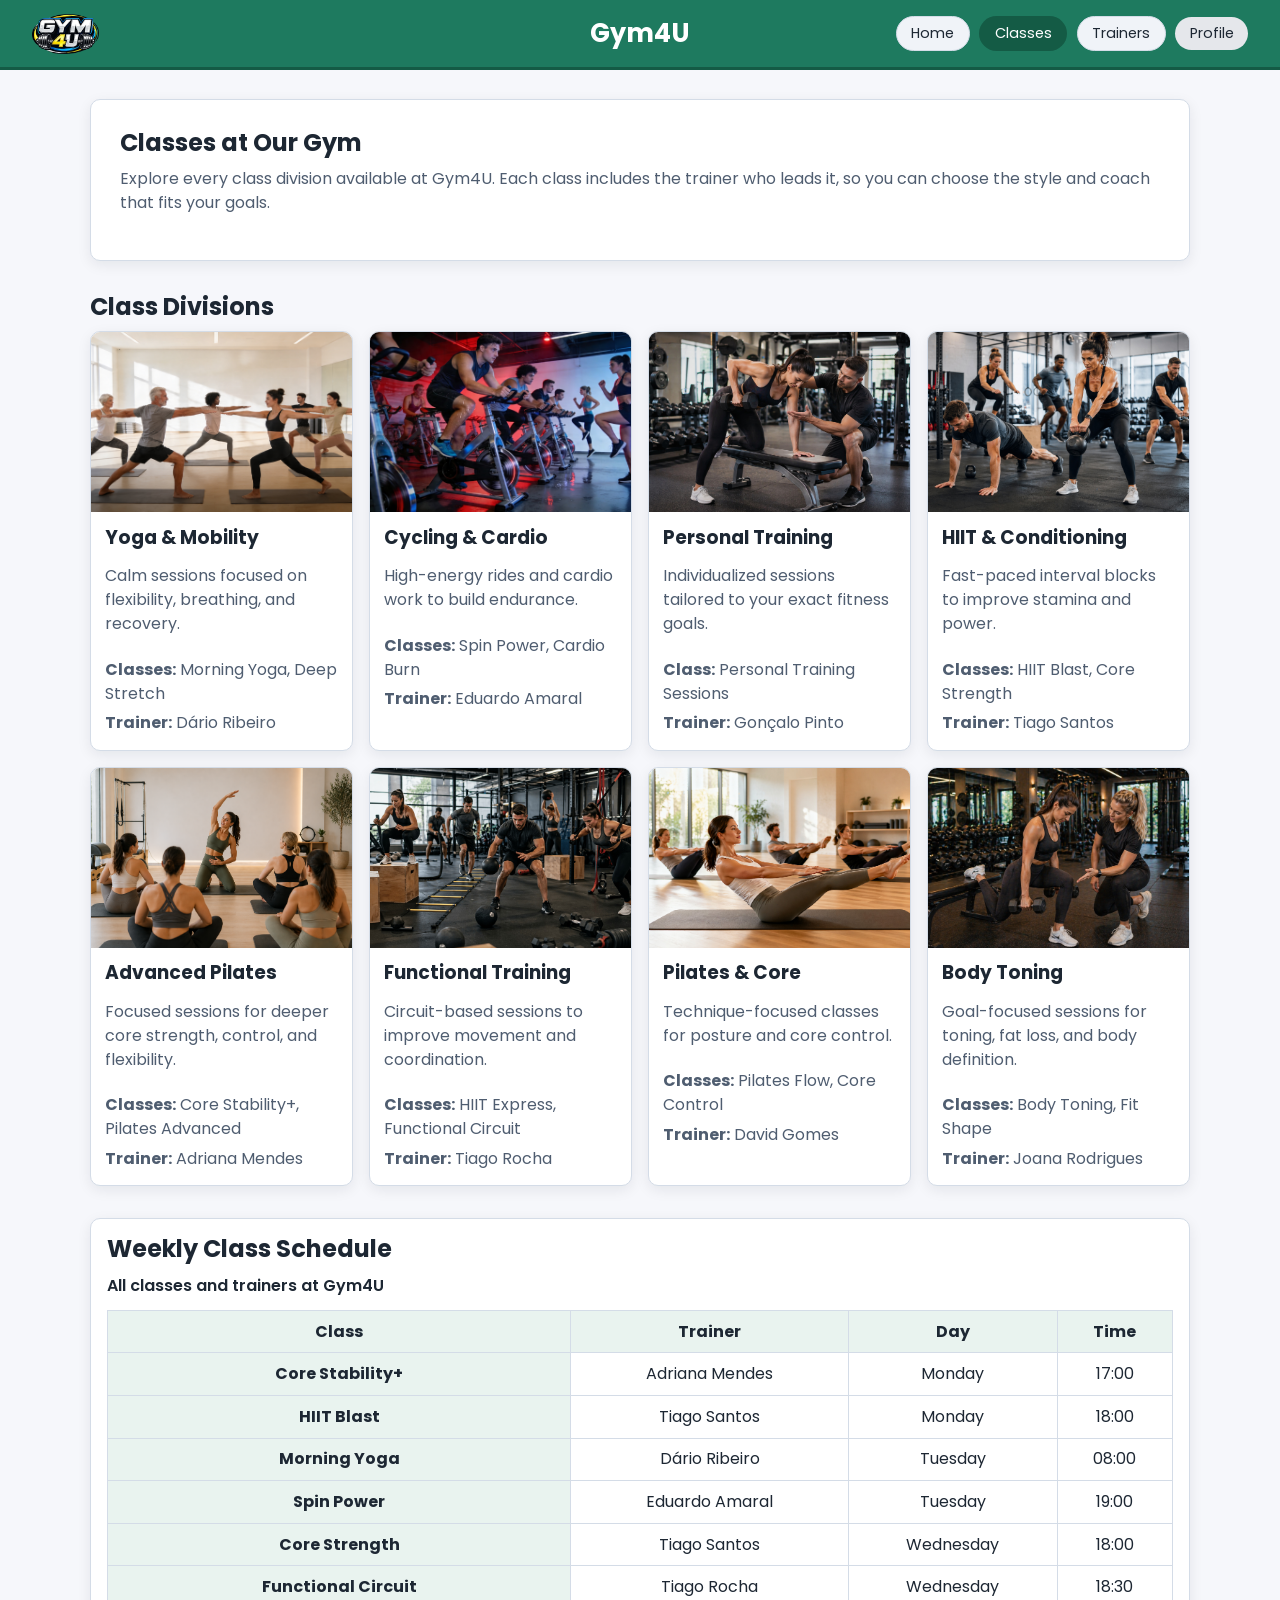
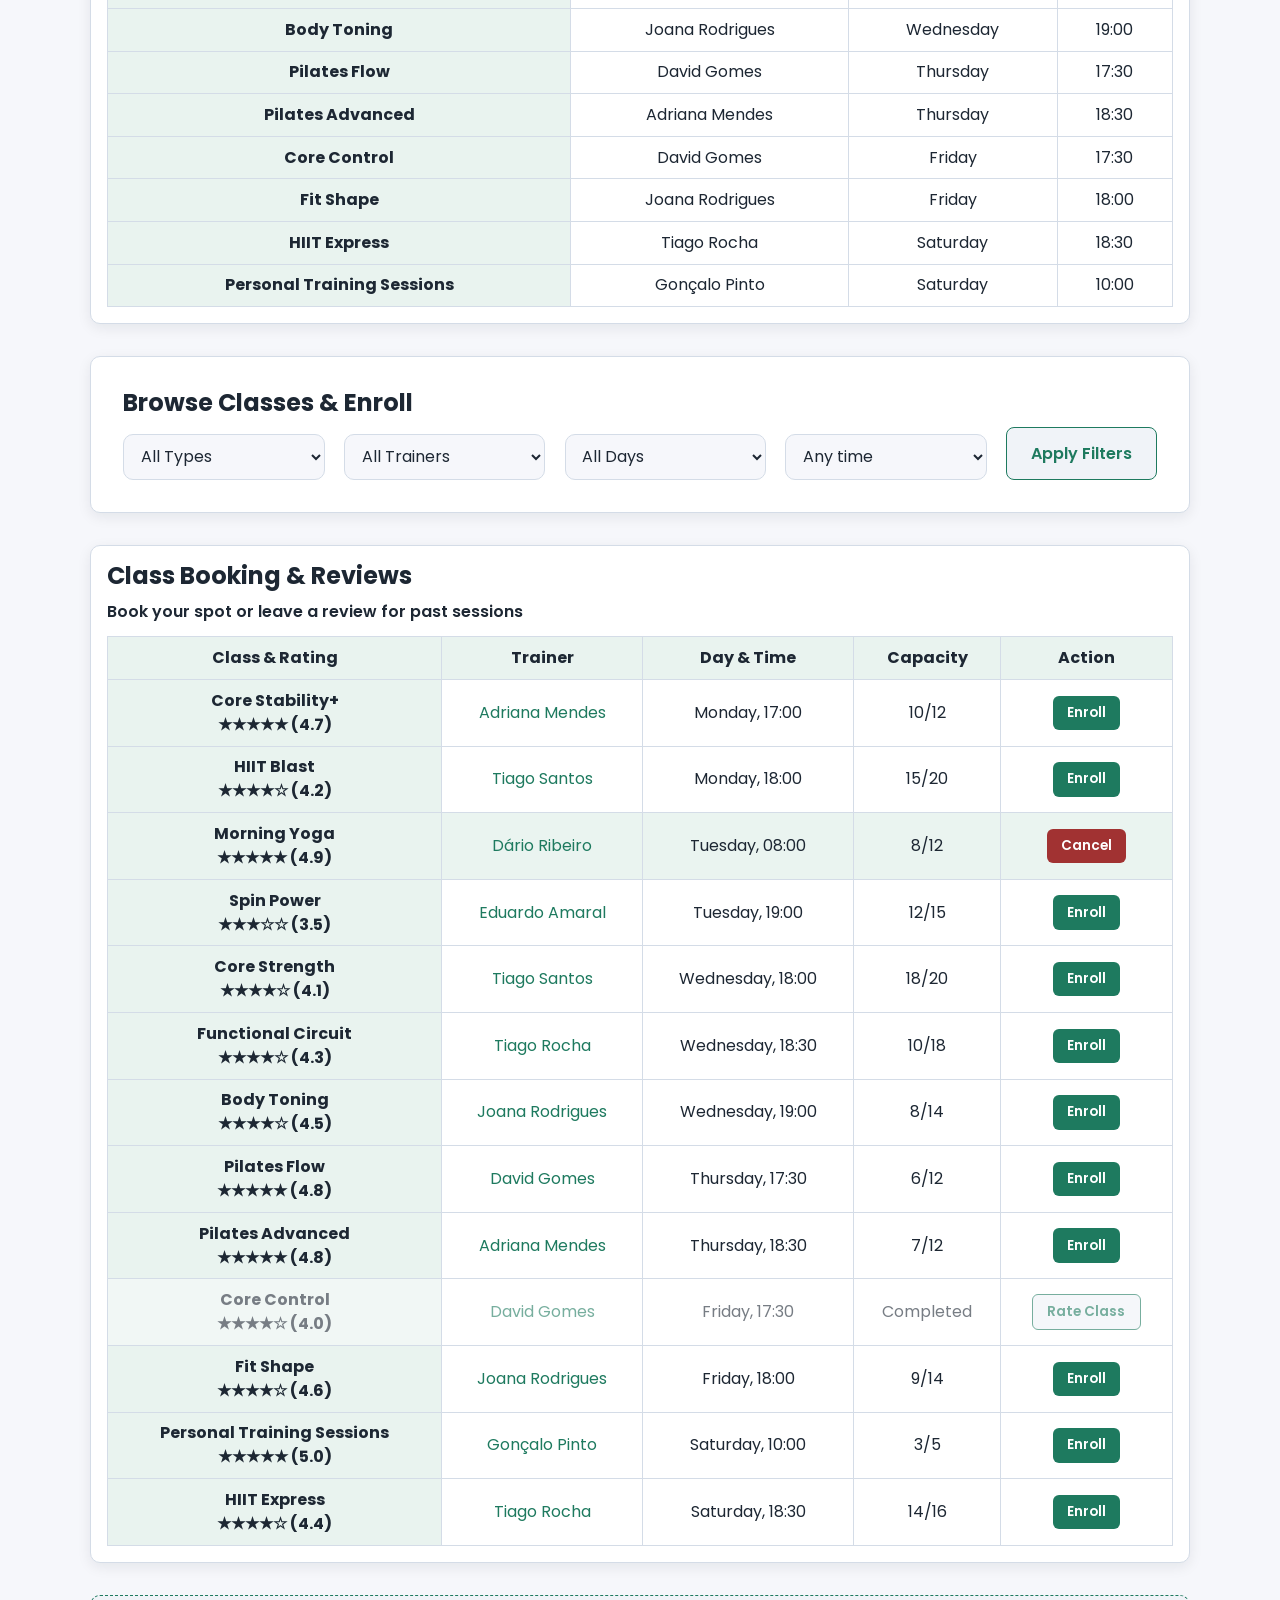
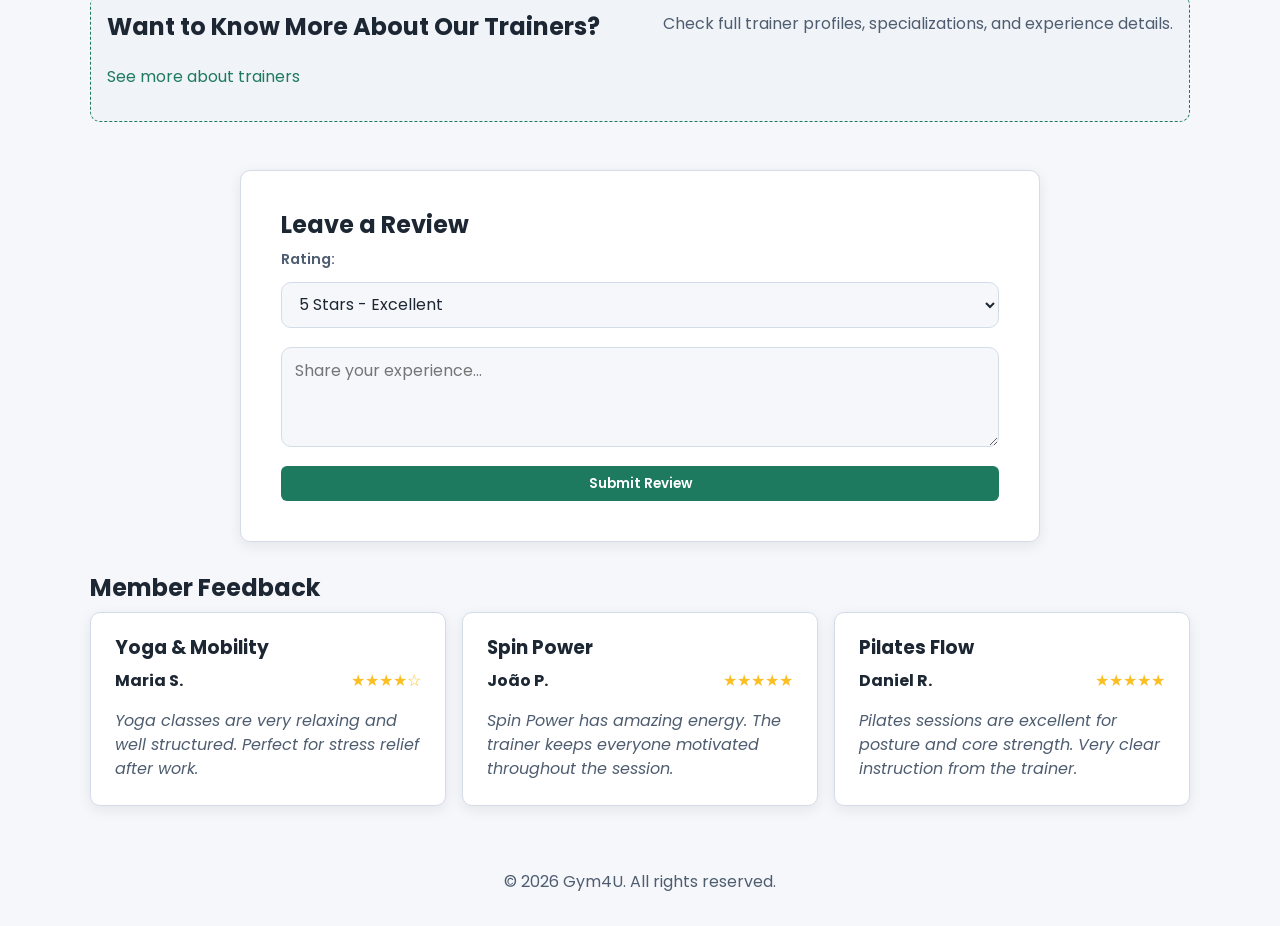
==== commit 746a3dc3: "fix: small fix in My Profile button" ====
--- a/classes.html
+++ b/classes.html
@@ -27,7 +27,7 @@
             <li><a href="index.html">Home</a></li>
             <li><a href="classes.html" aria-current="page">Classes</a></li>
             <li><a href="trainers.html">Trainers</a></li>
-            <li><a href="#">My Profile</a></li>
+            <li><a href="#">Profile</a></li>
             </ul>
         </nav>
     </header>
--- a/css/base.css
+++ b/css/base.css
@@ -14,13 +14,15 @@
   --shadow: 0 4px 14px rgba(16, 24, 40, 0.08);
 }
 
-* {
+*,
+*::before,
+*::after {
   box-sizing: border-box;
 }
 
 body {
   margin: 0;
-  font-family: "Poppins", sans-serif, Geneva;
+  font-family: "Poppins", sans-serif;
   background: var(--bg);
   color: var(--text);
   line-height: 1.5;
@@ -29,15 +31,17 @@
 h1,
 h2,
 h3,
-h4 {
+h4,
+h5,
+h6 {
   margin: 0 0 0.6rem;
   line-height: 1.2;
+  color: var(--text);
 }
 
 p {
   margin: 0 0 1rem;
   color: var(--text-soft);
-  text-align: center;
 }
 
 a {
@@ -48,6 +52,52 @@
 a:hover,
 a:focus-visible {
   color: var(--primary-strong);
+  text-decoration: underline;
+}
+
+ul,
+ol {
+  margin: 0;
+  padding: 0;
+  list-style: none;
+}
+
+img {
+  display: block;
+  max-width: 100%;
+  height: auto;
+}
+
+input,
+select,
+textarea,
+button {
+  font-family: inherit;
+  font-size: inherit;
+  color: inherit;
+}
+
+input,
+select,
+textarea {
+  background: var(--bg);
+  border: 1px solid var(--border);
+  border-radius: var(--radius);
+  padding: 0.6rem 0.8rem;
+  outline: none;
+  width: 100%;
+}
+
+input:focus,
+select:focus,
+textarea:focus {
+  border-color: var(--primary);
+}
+
+button {
+  cursor: pointer;
+  border: none;
+  background: none;
 }
 
 main {
--- a/css/components.css
+++ b/css/components.css
@@ -1,3 +1,4 @@
+/* header */
 header {
   display: flex;
   align-items: center;
@@ -38,9 +39,6 @@
   display: flex;
   align-items: center;
   gap: 0.6rem;
-  list-style: none;
-  margin: 0;
-  padding: 0;
 }
 
 header nav ul li a {
@@ -56,6 +54,7 @@
 
 header nav ul li a:hover {
   background: #ffffff;
+  text-decoration: none;
 }
 
 header nav ul li a[aria-current="page"] {
@@ -64,57 +63,443 @@
   border-color: transparent;
 }
 
-/* botão My Profile estilo separado */
 header nav ul li:last-child a {
-  margin-left: 0.5rem;
   background: #e5e7eb;
   border: none;
 }
 
-@media (max-width: 1250px) {
-  header {
-    flex-wrap: wrap;
-    height: auto;
-    padding: 0.6rem 1.2rem;
-    gap: 0.5rem;
-  }
-
-  header > div:first-child {
-    flex: 0 0 auto;
-  }
-
-  .middle {
-    order: -1;
-    flex: 1 1 100%;
-    justify-content: flex-end;
-  }
-
-  header nav {
-    flex: 1 1 100%;
-    justify-content: flex-end;
-  }
-
-  header nav ul {
-    flex-wrap: wrap;
-    gap: 0.4rem;
-  }
-
-  header nav ul li a {
-    font-size: 0.85rem;
-    padding: 0.3rem 0.7rem;
-  }
-
-  header nav ul li:last-child {
-    margin-left: auto;
-  }
-}
-
+/* footer */
+.footer {
+  display: flex;
+  justify-content: center;
+  padding: 1rem;
+}
+
+/* buttons */
+.btn-primary {
+  display: inline-block;
+  background: var(--primary);
+  color: white;
+  border: none;
+  padding: 0.8rem 1.2rem;
+  border-radius: var(--radius);
+  cursor: pointer;
+  font-size: 1rem;
+  text-decoration: none;
+}
+
+.btn-primary:hover,
+.btn-primary:focus-visible {
+  background: var(--primary-strong);
+  text-decoration: none;
+}
+
+.btn {
+  padding: 0.45rem 0.9rem;
+  border: none;
+  border-radius: 6px;
+  font-size: 0.85rem;
+  cursor: pointer;
+  font-weight: 600;
+}
+
+.btn-enroll {
+  background: var(--primary);
+  color: white;
+}
+
+.btn-enroll:hover {
+  background: var(--primary-strong);
+}
+
+.btn-cancel {
+  background: var(--danger);
+  color: white;
+}
+
+.btn-cancel:hover {
+  background: #7e2626;
+}
+
+.btn-review {
+  background: var(--surface-muted);
+  color: var(--primary);
+  border: 1px solid var(--primary);
+}
+
+.btn-review:hover {
+  background: var(--primary);
+  color: white;
+}
+
+.btn-filter {
+  background: var(--surface-muted);
+  color: var(--primary);
+  border: 1px solid var(--primary);
+  padding: 0.8rem 1.5rem;
+  border-radius: 8px;
+  font-weight: 600;
+  cursor: pointer;
+  transition: background 0.3s ease, color 0.3s ease;
+}
+
+.btn-filter:hover {
+  background: var(--primary);
+  color: white;
+}
+
+/* table */
+.table {
+  width: 100%;
+  border-collapse: collapse;
+}
+
+.th,
+.td {
+  border: 1px solid var(--border);
+  padding: 0.55rem;
+  text-align: center;
+}
+
+.th {
+  background: #e9f3ef;
+}
+
+.caption {
+  caption-side: top;
+  text-align: left;
+  font-weight: 600;
+  color: var(--text);
+  margin-bottom: 0.75rem;
+}
+
+/* schedule box */
+.schedule-box {
+  background: var(--surface);
+  border: 1px solid var(--border);
+  border-radius: var(--radius);
+  box-shadow: var(--shadow);
+  padding: 1rem;
+  overflow-x: auto;
+}
+
+/* grid */
+.division-grid {
+  display: grid;
+  gap: 1rem;
+  grid-template-columns: repeat(auto-fit, minmax(250px, 1fr));
+}
+
+/* cards */
+.division-card,
+.trainer-card {
+  display: flex;
+  flex-direction: column;
+  background: var(--surface);
+  border: 1px solid var(--border);
+  border-radius: var(--radius);
+  overflow: hidden;
+  box-shadow: var(--shadow);
+  transition: transform 0.2s ease, box-shadow 0.2s ease;
+}
+
+.division-card:hover,
+.trainer-card:hover {
+  transform: scale(1.02);
+  box-shadow: 0 10px 20px rgba(0, 0, 0, 0.15);
+}
+
+.division-card img,
+.trainer-card img {
+  width: 100%;
+  object-fit: cover;
+}
+
+.division-content,
+.trainer-content {
+  display: flex;
+  flex-direction: column;
+  gap: 0.35rem;
+  padding: 0.9rem;
+}
+
+.card {
+  position: relative;
+  overflow: hidden;
+  border-radius: var(--radius);
+  box-shadow: var(--shadow);
+  transition: transform 0.2s ease;
+}
+
+.card:hover {
+  transform: scale(1.02);
+}
+
+.card img {
+  width: 100%;
+  height: 100%;
+  object-fit: cover;
+}
+
+.overlay {
+  position: absolute;
+  inset: 0;
+  background: rgba(0, 0, 0, 0.55);
+  z-index: 1;
+}
+
+.overlay.light {
+  background: rgba(120, 120, 120, 0.5);
+}
+
+.content {
+  position: absolute;
+  top: 0;
+  left: 0;
+  width: 45%;
+  height: 100%;
+  z-index: 2;
+  display: flex;
+  flex-direction: column;
+  justify-content: center;
+  align-items: flex-start;
+  padding: 2rem;
+}
+
+.content h3,
+.content p {
+  color: white;
+  margin: 0;
+}
+
+.content p {
+  margin: 0.5rem 0;
+  font-size: 0.95rem;
+  text-align: left;
+}
+
+.content a {
+  color: #07b607;
+  font-weight: 600;
+  margin-top: 0.5rem;
+}
+
+.content a:hover {
+  color: var(--primary-strong);
+  text-decoration: none;
+}
+
+/* filters */
+.filter-form {
+  display: grid;
+  gap: 0.9rem;
+}
+
+.form-group {
+  display: flex;
+  flex-direction: column;
+  gap: 0.35rem;
+}
+
+.form-group label {
+  font-weight: 600;
+}
+
+
+.filter-group {
+  display: flex;
+  flex-wrap: wrap;
+  align-items: flex-end;
+  gap: 1.2rem;
+}
+
+.filter-group select,
+.filter-group input {
+  flex: 1;
+  min-width: 150px;
+  width: auto;
+}
+
+/* other cards */
+.focus-card,
+.contact-card {
+  background: var(--surface);
+  border: 1px solid var(--border);
+  border-radius: var(--radius);
+  padding: 1.2rem;
+  box-shadow: var(--shadow);
+}
+
+/* faq */
+.faq-item {
+  background: var(--surface);
+  border: 1px solid var(--border);
+  border-radius: var(--radius);
+  padding: 0.9rem 1rem;
+  margin-bottom: 0.6rem;
+  box-shadow: var(--shadow);
+}
+
+.faq-item summary {
+  font-weight: 600;
+  cursor: pointer;
+  color: var(--text);
+  list-style: none;
+}
+
+.faq-item summary::-webkit-details-marker {
+  display: none;
+}
+
+.faq-item[open] summary {
+  color: var(--primary);
+  margin-bottom: 0.5rem;
+}
+
+/* reviews */
+.review-card {
+  background: var(--surface);
+  border: 1px solid var(--border);
+  border-radius: var(--radius);
+  padding: 1.5rem;
+  box-shadow: var(--shadow);
+  display: flex;
+  flex-direction: column;
+}
+
+.review-header {
+  display: flex;
+  justify-content: space-between;
+  margin-bottom: 0.5rem;
+}
+
+.review-header span {
+  color: #fbbf24;
+}
+
+.review-header strong {
+  color: var(--text);
+}
+
+.review-text,
+.r-p {
+  text-align: left;
+  margin-top: 0.5rem;
+  margin-bottom: 0;
+  color: var(--text-soft);
+  font-style: italic;
+}
+
+
+.review-form-container {
+  background: var(--surface);
+  padding: 2.5rem;
+  border-radius: var(--radius);
+  border: 1px solid var(--border);
+  max-width: 800px;
+  margin: 3rem auto;
+  box-shadow: var(--shadow);
+}
+
+.review-form {
+  display: flex;
+  flex-direction: column;
+  gap: 1.2rem;
+}
+
+.review-form label {
+  font-weight: 600;
+  font-size: 0.9rem;
+  color: var(--text-soft);
+  margin-bottom: -0.5rem;
+}
+
+.review-form textarea {
+  resize: vertical;
+  min-height: 100px;
+}
+
+/* banner */
+.trainers-cta,
+.cta-section {
+  display: flex;
+  flex-wrap: wrap;
+  align-items: center;
+  justify-content: space-between;
+  gap: 0.8rem 1.2rem;
+  background: var(--surface-muted);
+  border: 1px dashed var(--primary);
+  border-radius: var(--radius);
+  padding: 1rem;
+}
+
+.section {
+  margin-bottom: 2rem;
+}
+
+.main {
+  width: min(1100px, 92%);
+  margin: 1.8rem auto 3rem;
+}
+
+.h2 { margin: 0 0 0.6rem; line-height: 1.2; }
+.h3 { margin: 0 0 0.6rem; line-height: 1.2; }
+.p  { margin: 0 0 1rem; color: var(--text-soft); }
+.a  { color: var(--primary); text-decoration: none; }
+.a:hover { color: var(--primary-strong); text-decoration: underline; }
+
+nav.right {
+  display: flex;
+  justify-content: flex-end;
+}
+
+.enrolled-row {
+  background: #eaf4f0;
+}
+
+.past-class {
+  opacity: 0.6;
+}
+
+.hero {
+  position: relative;
+  border-radius: var(--radius);
+  overflow: hidden;
+  box-shadow: var(--shadow);
+}
+
+.features-modern {
+  margin-top: 2rem;
+}
+
+/* stars */
+.rating-stars {
+  color: #fbbf24;
+  font-size: 0.9rem;
+}
+
+/* accessiblity */
+.visually-hidden {
+  position: absolute;
+  width: 1px;
+  height: 1px;
+  padding: 0;
+  margin: -1px;
+  overflow: hidden;
+  clip: rect(0, 0, 0, 0);
+  white-space: nowrap;
+  border: 0;
+}
+
+/* responsive design */
 @media (max-width: 1250px) {
   header {
     flex-wrap: wrap;
     align-items: center;
     justify-content: space-between;
+    height: auto;
     padding: 0.6rem 1rem;
+    gap: 0.5rem;
   }
 
   header > div:first-child {
@@ -122,7 +507,6 @@
   }
 
   .middle {
-    order: 0; /* 👈 volta ao normal */
     flex: 0 0 auto;
     justify-content: flex-start;
   }
@@ -143,183 +527,18 @@
   }
 }
 
-.footer {
-  display: flex;
-  justify-content: center;
-  padding: 1rem;
-}
-
-.btn-primary {
-  display: inline-block;
-  background: var(--primary);
-  color: white;
-  border: none;
-  padding: 0.8rem 1.2rem;
-  border-radius: var(--radius);
-  cursor: pointer;
-  font-family: inherit;
-  font-size: 1rem;
-  text-decoration: none;
-}
-
-.btn-primary:hover,
-.btn-primary:focus-visible {
-  background: var(--primary-strong);
-  text-decoration: none;
-}
-
-.btn {
-  padding: 0.45rem 0.9rem;
-  border: none;
-  border-radius: 6px;
-  font-family: inherit;
-  font-size: 0.85rem;
-  cursor: pointer;
-  font-weight: 600;
-}
-
-.btn-enroll {
-  background: var(--primary);
-  color: white;
-}
-
-.btn-enroll:hover {
-  background: var(--primary-strong);
-}
-
-.btn-cancel {
-  background: var(--danger);
-  color: white;
-}
-
-.btn-cancel:hover {
-  background: #7e2626;
-}
-
-.btn-review {
-  background: var(--surface-muted);
-  color: var(--primary);
-  border: 1px solid var(--primary);
-}
-
-.btn-review:hover {
-  background: var(--primary);
-  color: white;
-}
-
-.table {
-  width: 100%;
-  border-collapse: collapse;
-}
-
-.th,
-.td {
-  border: 1px solid var(--border);
-  padding: 0.55rem;
-  text-align: center;
-}
-
-.th {
-  background: #e9f3ef;
-}
-
-.division-grid {
-  display: grid;
-  gap: 1rem;
-  grid-template-columns: repeat(auto-fit, minmax(250px, 1fr));
-}
-
-.review-card {
-  background: var(--surface);
-  border: 1px solid var(--border);
-  border-radius: var(--radius);
-  padding: 1.5rem;
-  box-shadow: var(--shadow);
-  display: flex;
-  flex-direction: column;
-}
-
-.review-header {
-  display: flex;
-  justify-content: space-between;
-  margin-bottom: 0.5rem;
-}
-
-.review-header span {
-  color: #fbbf24;
-}
-
-.review-header strong {
-  color: var(--text);
-}
-
-.review-text,
-.r-p {
-  text-align: left;
-  margin-top: 0.5rem;
-  color: var(--text-soft);
-  font-style: italic;
-}
-
-.review-form-container {
-  background: var(--surface);
-  padding: 2.5rem;
-  border-radius: var(--radius);
-  border: 1px solid var(--border);
-  max-width: 100%;
-  margin: 3rem auto;
-  box-shadow: var(--shadow);
-}
-
-.review-form {
-  display: flex;
-  flex-direction: column;
-  gap: 1.2rem;
-}
-
-.review-form label {
-  font-weight: 600;
-  font-size: 0.9rem;
-  color: var(--text-soft);
-  margin-bottom: -0.5rem;
-}
-
-.review-form select,
-.review-form textarea {
-  background: var(--bg);
-  color: var(--text);
-  border: 1px solid var(--border);
-  padding: 1rem;
-  border-radius: 8px;
-  font-family: inherit;
-  outline: none;
-}
-
-.review-form textarea {
-  resize: vertical;
-  min-height: 100px;
-}
-
-.review-form select:focus,
-.review-form textarea:focus {
-  border-color: var(--primary);
-}
-
-
 @media (max-width: 700px) {
   header {
-    flex-wrap: wrap;
-    height: auto;
-    padding: 0 1.25rem;
-    gap: 0;
-  }
-
-  header nav {
-    justify-self: start;
+    padding: 0.6rem 1rem;
   }
 
   header nav ul {
     justify-content: flex-start;
+    flex-wrap: wrap;
+  }
+
+  header nav ul li:last-child a {
+    margin-left: 0;
   }
 
   .th,
@@ -328,10 +547,13 @@
     padding: 0.4rem 0.3rem;
   }
 
-  header nav ul li:last-child a {
-    margin-left: 0;
-  }
-}
-
-
-
+  .trainers-cta,
+  .cta-section {
+    flex-direction: column;
+    align-items: flex-start;
+  }
+
+  .content {
+    width: 100%;
+  }
+}
--- a/css/classes.css
+++ b/css/classes.css
@@ -3,136 +3,33 @@
   border: 1px solid var(--border);
   border-radius: var(--radius);
   box-shadow: var(--shadow);
-  padding: 1.2rem;
+  padding: 1.8rem;
 }
 
-.division-card {
-  display: flex;
-  flex-direction: column;
-  background: var(--surface);
-  border: 1px solid var(--border);
-  border-radius: var(--radius);
-  overflow: hidden;
-  box-shadow: var(--shadow);
-}
-
-.division-card:hover {
-  transform: scale(1.02);
-  filter: brightness(1.1);
-  box-shadow: 0 10px 20px rgba(0, 0, 0, 0.3);
-  transition: all 0.2s ease;
-}
-
+.division-card img,
 .division-image {
+  height: 180px;
   width: 100%;
-  height: 180px;
   object-fit: cover;
   display: block;
 }
 
-.division-content {
-  display: flex;
-  flex-direction: column;
-  gap: 0.35rem;
-  padding: 0.9rem;
+.class-filters {
+  background: var(--surface);
+  border: 1px solid var(--border);
+  border-radius: var(--radius);
+  box-shadow: var(--shadow);
+  padding: 2rem;
+  margin-bottom: 2rem;
 }
 
 .division-meta {
   margin: 0;
   text-align: left;
-}
-
-.class-filters {
-  background: var(--surface);
-  padding: 2rem;
-  border-radius: var(--radius);
-  border: 1px solid var(--border);
-  margin-bottom: 3rem;
-  box-shadow: var(--shadow);
-}
-
-.filter-group {
-  display: flex;
-  flex-wrap: wrap;
-  align-items: flex-end;
-  gap: 1.2rem;
-}
-
-.filter-group select,
-.filter-group input {
-  background: var(--bg);
-  color: var(--text);
-  border: 1px solid var(--border);
-  padding: 0.8rem;
-  border-radius: 8px;
-  font-family: inherit;
-  flex: 1;
-  min-width: 150px;
-  outline: none;
-}
-
-.filter-group select:focus,
-.filter-group input:focus {
-  border-color: var(--primary);
-}
-
-.btn-filter {
-  background: var(--surface-muted);
-  color: var(--primary);
-  border: 1px solid var(--primary);
-  padding: 0.8rem 1.5rem;
-  border-radius: 8px;
-  font-weight: 600;
-  cursor: pointer;
-  font-family: inherit;
-  transition: all 0.3s ease;
-}
-
-.btn-filter:hover {
-  background: var(--primary);
-  color: white;
-}
-
-.schedule-box {
-  display: flex;
-  flex-direction: column;
-  gap: 0.6rem;
-  background: var(--surface);
-  border: 1px solid var(--border);
-  border-radius: var(--radius);
-  box-shadow: var(--shadow);
-  padding: 1rem;
-  overflow-x: auto;
-}
-
-.trainers-cta {
-  display: flex;
-  flex-wrap: wrap;
-  align-items: center;
-  justify-content: space-between;
-  gap: 0.8rem 1.2rem;
-  background: var(--surface-muted);
-  border: 1px dashed var(--primary);
-  border-radius: var(--radius);
-  padding: 1rem;
-}
-
-.trainers-cta .h2,
-.trainers-cta .p {
-  margin: 0;
-}
-
-.rating-stars {
-  color: #fbbf24;
-  font-size: 0.9rem;
+  color: var(--text-soft);
 }
 
 @media (max-width: 700px) {
-  .trainers-cta {
-    flex-direction: column;
-    align-items: flex-start;
-  }
-
   .table thead .th:nth-child(4),
   .table tbody .td:nth-child(4) {
     display: none;
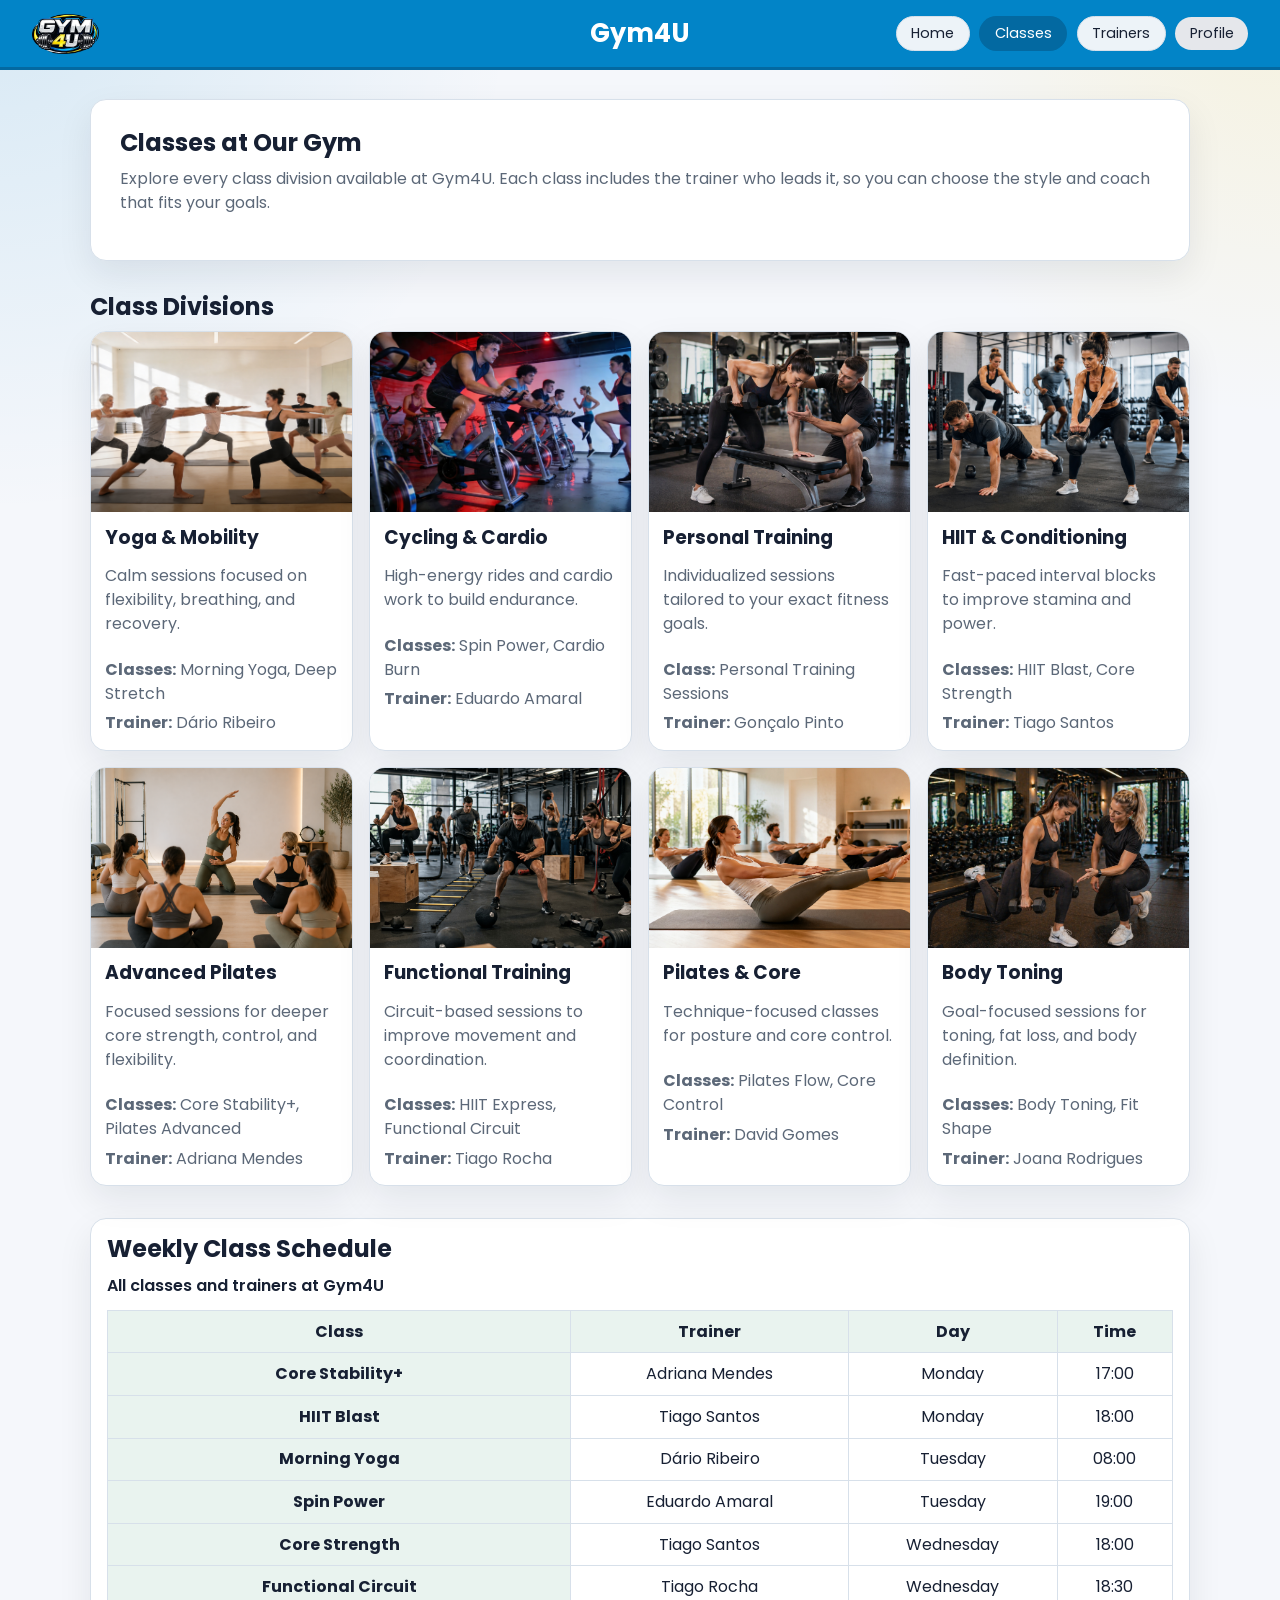
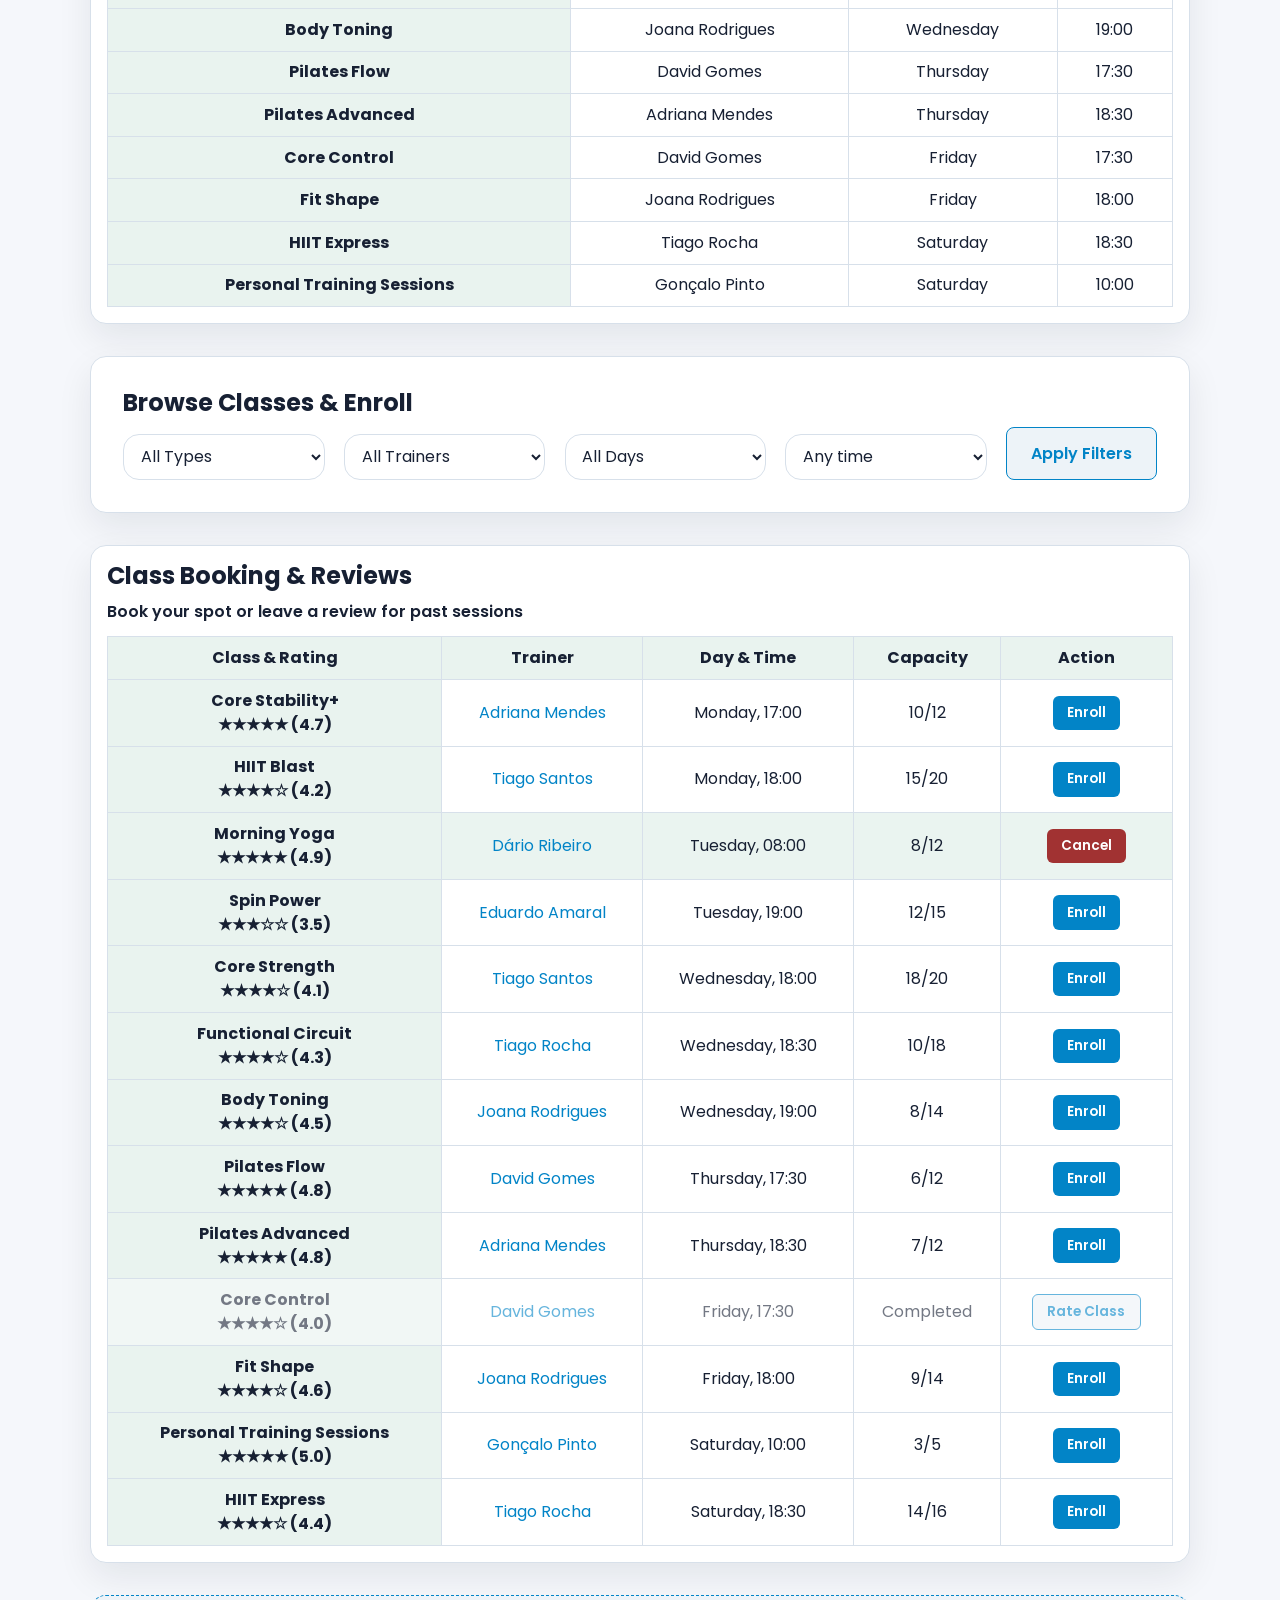
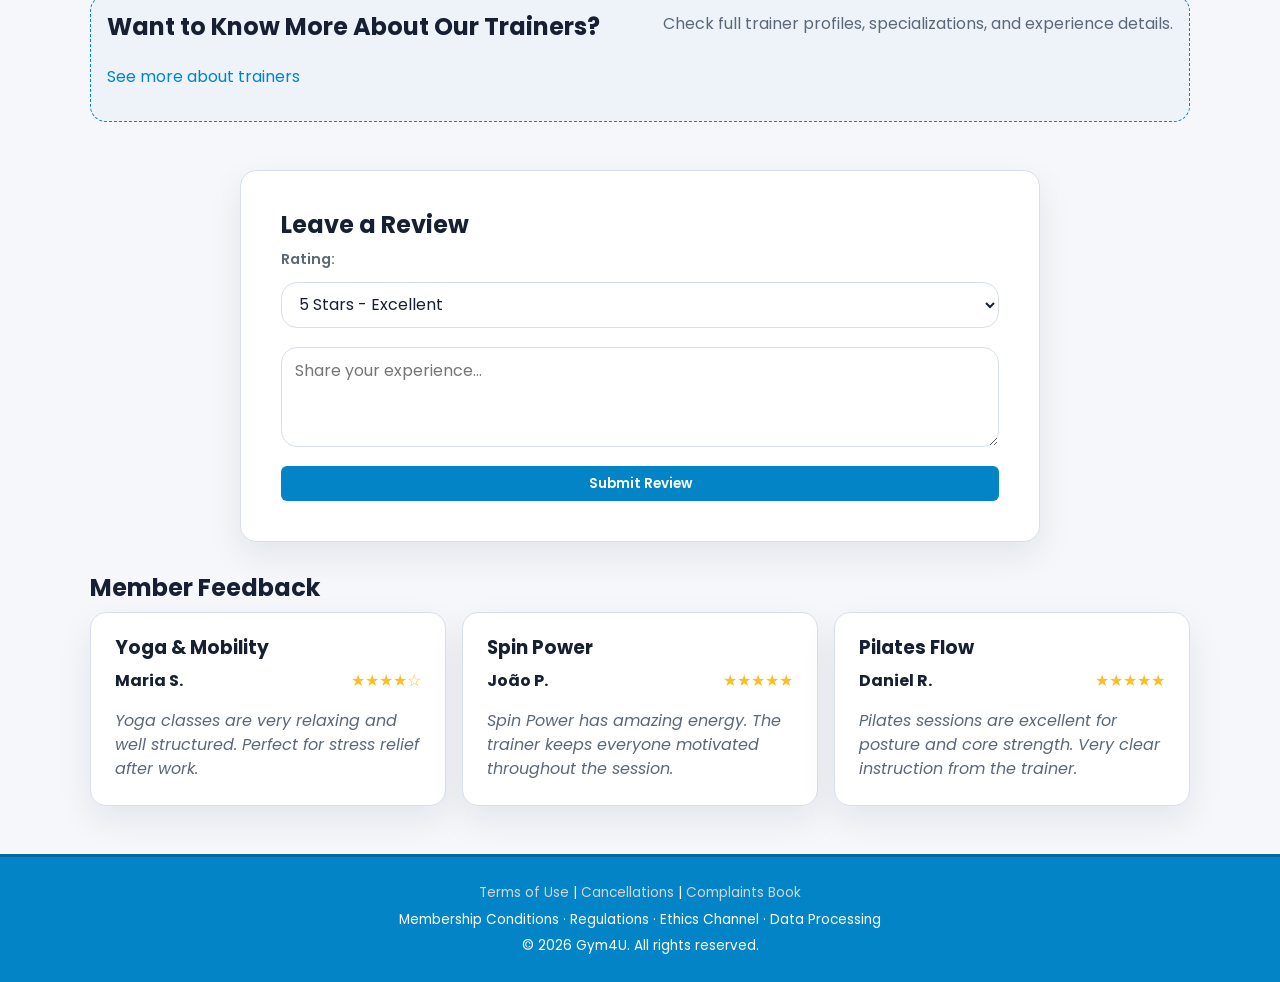
==== commit fb2b10b7: "Added footer to classes and trainers pages" ====
--- a/classes.html
+++ b/classes.html
@@ -467,7 +467,15 @@
   </main>
 
   <footer class="footer">
-    <p class="p">&copy; 2026 Gym4U. All rights reserved.</p>
-  </footer>
+      <p>
+        <a href="#">Terms of Use</a> |
+        <a href="#">Cancellations</a> |
+        <a href="#">Complaints Book</a>
+      </p>
+
+      <p>Membership Conditions · Regulations · Ethics Channel · Data Processing</p>
+
+      <p>&copy; 2026 Gym4U. All rights reserved.</p>
+    </footer>
 </body>
 </html>
--- a/css/base.css
+++ b/css/base.css
@@ -1,17 +1,21 @@
 @import url("https://fonts.googleapis.com/css2?family=Poppins:wght@100;200;300;400;500;600;700;800;900&display=swap");
 
 :root {
-  --bg: #f6f7fb;
+  --bg: #f5f7fb;
   --surface: #ffffff;
-  --surface-muted: #f0f3f8;
-  --text: #1d2733;
-  --text-soft: #4f5d70;
-  --primary: #1e7a5f;
-  --primary-strong: #145b45;
-  --border: #d4dce7;
+  --surface-muted: #edf3f8;
+  --text: #172033;
+  --text-soft: #5c6878;
+  --primary: #0284c7;
+  --primary-strong: #0369a1;
+  --secondary: #facc15;
+  --secondary-strong: #eab308;
+  --dark: #1e3a5f;
+  --dark-soft: #2b4a73;
+  --border: #d7e0ea;
   --danger: #a13232;
-  --radius: 10px;
-  --shadow: 0 4px 14px rgba(16, 24, 40, 0.08);
+  --radius: 16px;
+  --shadow: 0 14px 35px rgba(15, 23, 42, 0.08);
 }
 
 *,
@@ -23,7 +27,10 @@
 body {
   margin: 0;
   font-family: "Poppins", sans-serif;
-  background: var(--bg);
+  background:
+    radial-gradient(circle at top left, rgba(2, 132, 199, 0.12), transparent 32rem),
+    radial-gradient(circle at top right, rgba(250, 204, 21, 0.12), transparent 26rem),
+    var(--bg);
   color: var(--text);
   line-height: 1.5;
 }
@@ -80,7 +87,7 @@
 input,
 select,
 textarea {
-  background: var(--bg);
+  background: var(--surface);
   border: 1px solid var(--border);
   border-radius: var(--radius);
   padding: 0.6rem 0.8rem;
@@ -92,6 +99,7 @@
 select:focus,
 textarea:focus {
   border-color: var(--primary);
+  box-shadow: 0 0 0 3px rgba(2, 132, 199, 0.12);
 }
 
 button {
@@ -100,11 +108,51 @@
   background: none;
 }
 
-main {
+main,
+.main {
   width: min(1100px, 92%);
   margin: 1.8rem auto 3rem;
 }
 
-section {
+section,
+.section {
   margin-bottom: 2rem;
+}
+
+.h2 {
+  margin: 0 0 0.6rem;
+  line-height: 1.2;
+}
+
+.h3 {
+  margin: 0 0 0.6rem;
+  line-height: 1.2;
+}
+
+.p {
+  margin: 0 0 1rem;
+  color: var(--text-soft);
+}
+
+.a {
+  color: var(--primary);
+  text-decoration: none;
+}
+
+.a:hover {
+  color: var(--primary-strong);
+  text-decoration: underline;
+}
+
+/* accessibility */
+.visually-hidden {
+  position: absolute;
+  width: 1px;
+  height: 1px;
+  padding: 0;
+  margin: -1px;
+  overflow: hidden;
+  clip: rect(0, 0, 0, 0);
+  white-space: nowrap;
+  border: 0;
 }
--- a/css/components.css
+++ b/css/components.css
@@ -70,9 +70,28 @@
 
 /* footer */
 .footer {
-  display: flex;
-  justify-content: center;
-  padding: 1rem;
+  background: var(--primary);
+  color: white;
+  text-align: center;
+  padding: 1.2rem 1rem;
+  border-top: 3px solid var(--primary-strong);
+  margin-top: 2rem;
+}
+
+.footer p {
+  margin: 0.4rem 0;
+  font-size: 0.85rem;
+  color: white;
+}
+
+.footer a {
+  color: #d1d5db;
+  text-decoration: none;
+}
+
+.footer a:hover {
+  text-decoration: underline;
+  color: white;
 }
 
 /* buttons */
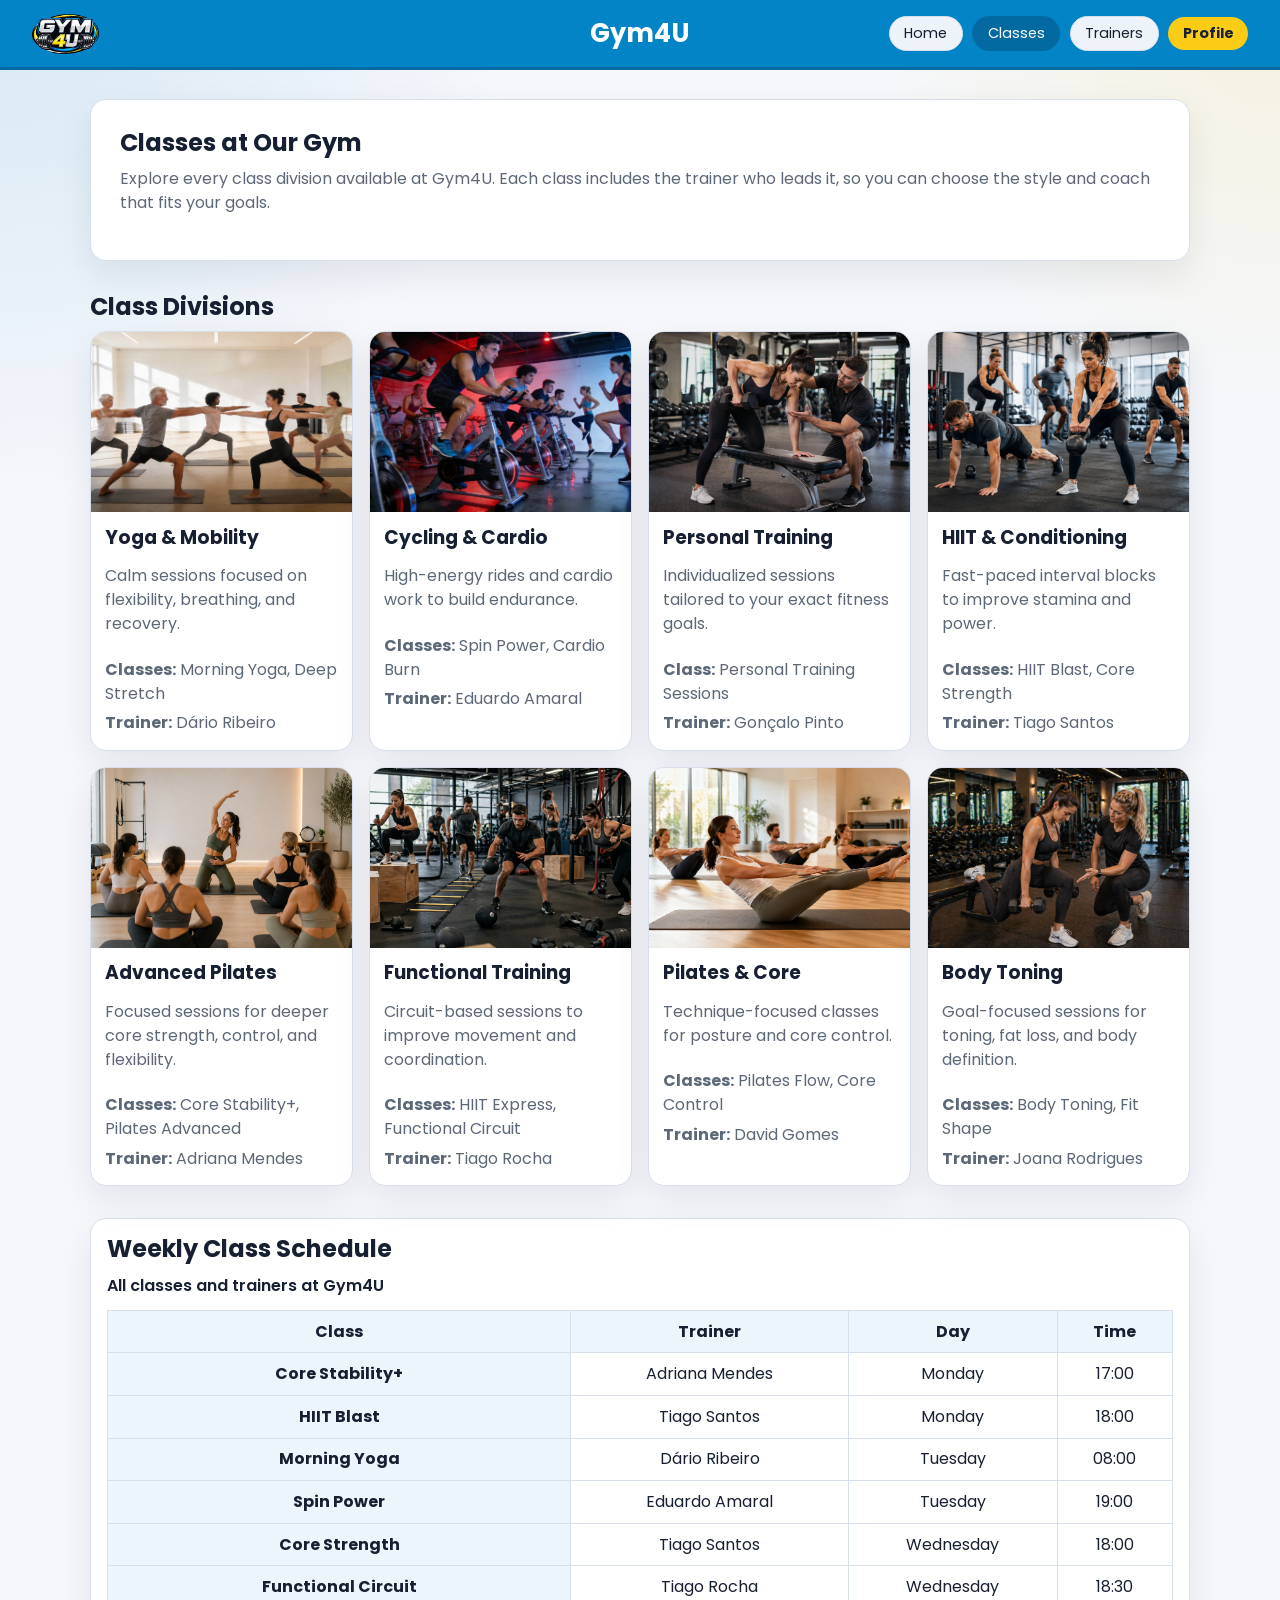
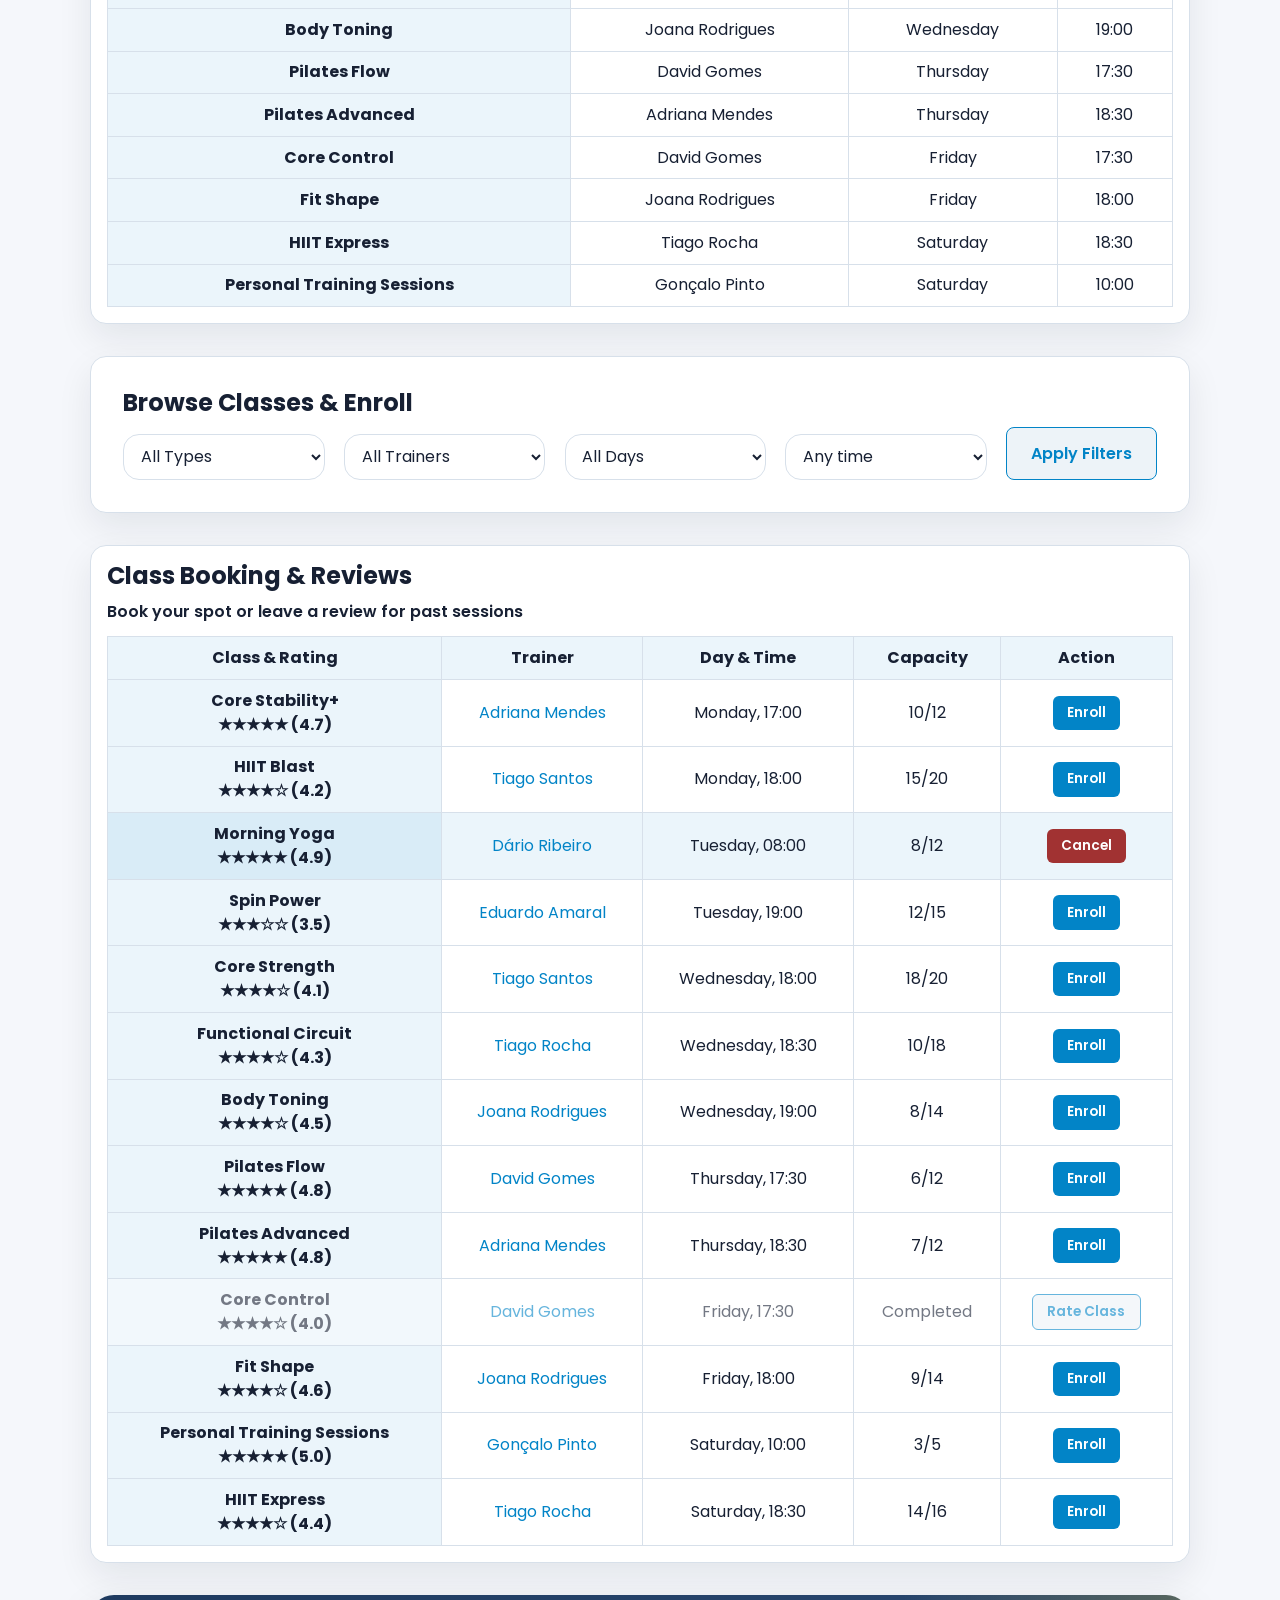
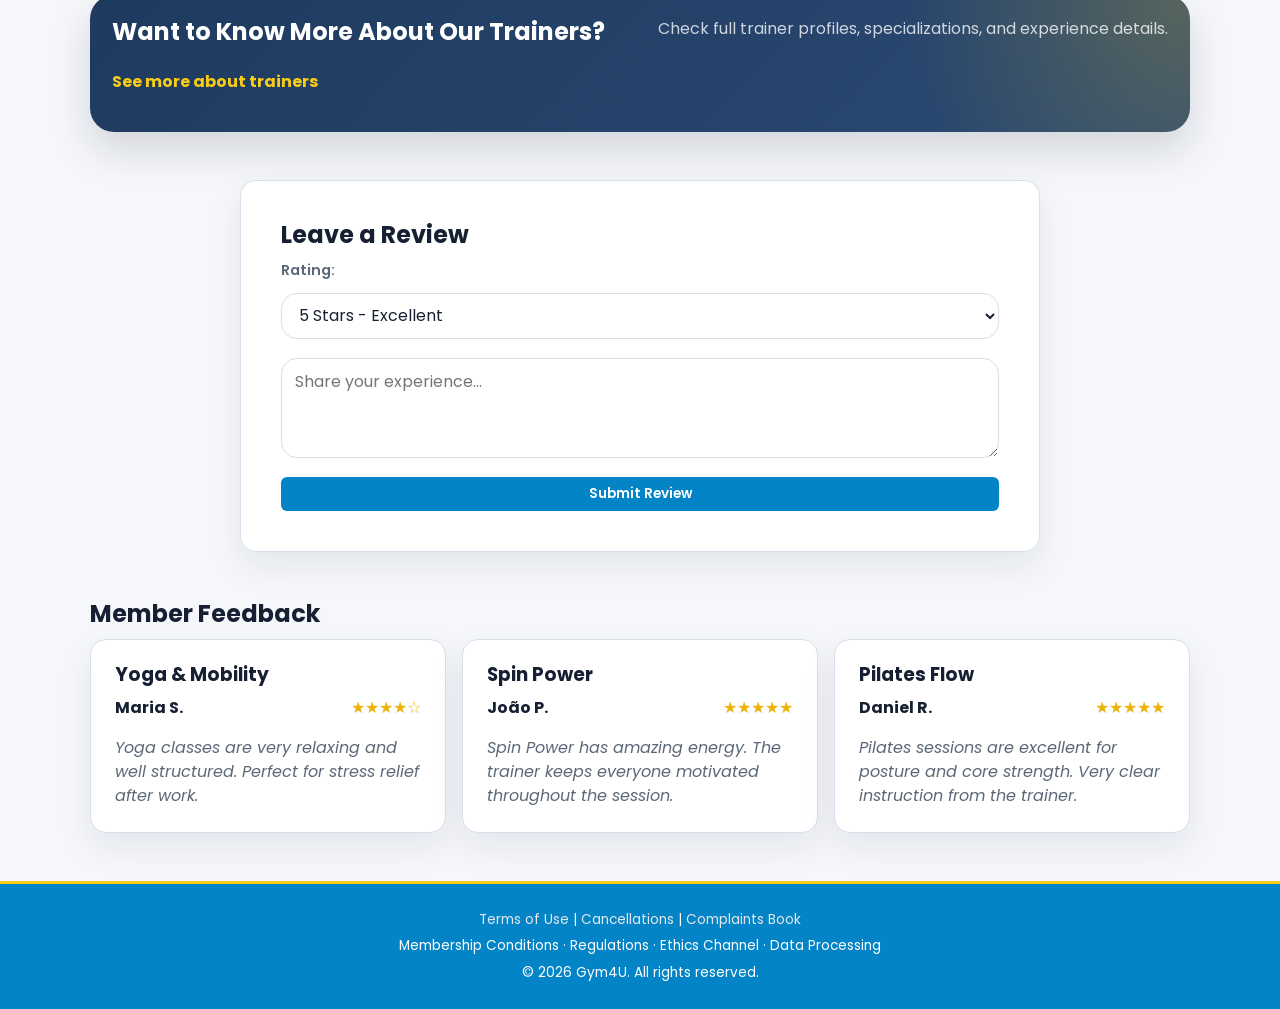
==== commit 4055dafb: "changed css" ====
--- a/classes.html
+++ b/classes.html
@@ -404,7 +404,7 @@
       </table>
     </section>
 
-    <section class="section trainers-cta" id="trainers-cta">
+    <section class="section cta-section" id="trainers-cta">
       <h2 class="h2">Want to Know More About Our Trainers?</h2>
       <p class="p">Check full trainer profiles, specializations, and experience details.</p>
       <p class="p"><a class="a" href="trainers.html">See more about trainers</a></p>
--- a/css/base.css
+++ b/css/base.css
@@ -144,7 +144,6 @@
   text-decoration: underline;
 }
 
-/* accessibility */
 .visually-hidden {
   position: absolute;
   width: 1px;
--- a/css/components.css
+++ b/css/components.css
@@ -1,4 +1,3 @@
-/* header */
 header {
   display: flex;
   align-items: center;
@@ -52,8 +51,10 @@
   font-size: 0.9rem;
 }
 
-header nav ul li a:hover {
+header nav ul li a:hover,
+header nav ul li a:focus-visible {
   background: #ffffff;
+  color: var(--text);
   text-decoration: none;
 }
 
@@ -64,17 +65,35 @@
 }
 
 header nav ul li:last-child a {
-  background: #e5e7eb;
+  background: var(--secondary);
+  color: var(--text);
   border: none;
-}
-
-/* footer */
+  font-weight: 700;
+}
+
+header nav ul li:last-child a:hover,
+header nav ul li:last-child a:focus-visible {
+  background: var(--secondary-strong);
+  color: var(--text);
+  text-decoration: none;
+}
+
+header nav ul li:last-child a[aria-current="page"] {
+  background: var(--secondary);
+  color: var(--text);
+}
+
+nav.right {
+  display: flex;
+  justify-content: flex-end;
+}
+
 .footer {
   background: var(--primary);
   color: white;
   text-align: center;
   padding: 1.2rem 1rem;
-  border-top: 3px solid var(--primary-strong);
+  border-top: 3px solid var(--secondary);
   margin-top: 2rem;
 }
 
@@ -85,16 +104,16 @@
 }
 
 .footer a {
-  color: #d1d5db;
-  text-decoration: none;
-}
-
-.footer a:hover {
+  color: #e5e7eb;
+  text-decoration: none;
+}
+
+.footer a:hover,
+.footer a:focus-visible {
+  color: white;
   text-decoration: underline;
-  color: white;
-}
-
-/* buttons */
+}
+
 .btn-primary {
   display: inline-block;
   background: var(--primary);
@@ -104,12 +123,14 @@
   border-radius: var(--radius);
   cursor: pointer;
   font-size: 1rem;
+  font-weight: 600;
   text-decoration: none;
 }
 
 .btn-primary:hover,
 .btn-primary:focus-visible {
   background: var(--primary-strong);
+  color: white;
   text-decoration: none;
 }
 
@@ -167,7 +188,6 @@
   color: white;
 }
 
-/* table */
 .table {
   width: 100%;
   border-collapse: collapse;
@@ -181,7 +201,7 @@
 }
 
 .th {
-  background: #e9f3ef;
+  background: rgba(2, 132, 199, 0.08);
 }
 
 .caption {
@@ -192,7 +212,6 @@
   margin-bottom: 0.75rem;
 }
 
-/* schedule box */
 .schedule-box {
   background: var(--surface);
   border: 1px solid var(--border);
@@ -202,14 +221,12 @@
   overflow-x: auto;
 }
 
-/* grid */
 .division-grid {
   display: grid;
   gap: 1rem;
   grid-template-columns: repeat(auto-fit, minmax(250px, 1fr));
 }
 
-/* cards */
 .division-card,
 .trainer-card {
   display: flex;
@@ -225,7 +242,7 @@
 .division-card:hover,
 .trainer-card:hover {
   transform: scale(1.02);
-  box-shadow: 0 10px 20px rgba(0, 0, 0, 0.15);
+  box-shadow: 0 10px 20px rgba(15, 23, 42, 0.15);
 }
 
 .division-card img,
@@ -298,17 +315,16 @@
 }
 
 .content a {
-  color: #07b607;
+  color: var(--secondary);
   font-weight: 600;
   margin-top: 0.5rem;
 }
 
 .content a:hover {
-  color: var(--primary-strong);
-  text-decoration: none;
-}
-
-/* filters */
+  color: var(--secondary-strong);
+  text-decoration: none;
+}
+
 .filter-form {
   display: grid;
   gap: 0.9rem;
@@ -323,7 +339,6 @@
 .form-group label {
   font-weight: 600;
 }
-
 
 .filter-group {
   display: flex;
@@ -339,7 +354,6 @@
   width: auto;
 }
 
-/* other cards */
 .focus-card,
 .contact-card {
   background: var(--surface);
@@ -349,7 +363,6 @@
   box-shadow: var(--shadow);
 }
 
-/* faq */
 .faq-item {
   background: var(--surface);
   border: 1px solid var(--border);
@@ -375,7 +388,6 @@
   margin-bottom: 0.5rem;
 }
 
-/* reviews */
 .review-card {
   background: var(--surface);
   border: 1px solid var(--border);
@@ -393,7 +405,7 @@
 }
 
 .review-header span {
-  color: #fbbf24;
+  color: var(--secondary-strong);
 }
 
 .review-header strong {
@@ -409,7 +421,6 @@
   font-style: italic;
 }
 
-
 .review-form-container {
   background: var(--surface);
   padding: 2.5rem;
@@ -438,42 +449,44 @@
   min-height: 100px;
 }
 
-/* banner */
-.trainers-cta,
 .cta-section {
   display: flex;
   flex-wrap: wrap;
   align-items: center;
   justify-content: space-between;
   gap: 0.8rem 1.2rem;
-  background: var(--surface-muted);
-  border: 1px dashed var(--primary);
-  border-radius: var(--radius);
-  padding: 1rem;
-}
-
-.section {
-  margin-bottom: 2rem;
-}
-
-.main {
-  width: min(1100px, 92%);
-  margin: 1.8rem auto 3rem;
-}
-
-.h2 { margin: 0 0 0.6rem; line-height: 1.2; }
-.h3 { margin: 0 0 0.6rem; line-height: 1.2; }
-.p  { margin: 0 0 1rem; color: var(--text-soft); }
-.a  { color: var(--primary); text-decoration: none; }
-.a:hover { color: var(--primary-strong); text-decoration: underline; }
-
-nav.right {
-  display: flex;
-  justify-content: flex-end;
+  border: none;
+  border-radius: 24px;
+  padding: 1.4rem;
+  background:
+    radial-gradient(circle at top right, rgba(250, 204, 21, 0.22), transparent 18rem),
+    linear-gradient(135deg, var(--dark), var(--dark-soft));
+  color: white;
+  box-shadow: 0 18px 40px rgba(15, 23, 42, 0.15);
+}
+
+.cta-section h2,
+.cta-section h3 {
+  color: white;
+}
+
+.cta-section p {
+  color: rgba(255, 255, 255, 0.78);
+}
+
+.cta-section a {
+  color: var(--secondary);
+  font-weight: 700;
+}
+
+.cta-section a:hover,
+.cta-section a:focus-visible {
+  color: var(--secondary-strong);
+  text-decoration: none;
 }
 
 .enrolled-row {
-  background: #eaf4f0;
+  background: rgba(2, 132, 199, 0.08);
 }
 
 .past-class {
@@ -491,26 +504,11 @@
   margin-top: 2rem;
 }
 
-/* stars */
 .rating-stars {
-  color: #fbbf24;
+  color: var(--secondary-strong);
   font-size: 0.9rem;
 }
 
-/* accessiblity */
-.visually-hidden {
-  position: absolute;
-  width: 1px;
-  height: 1px;
-  padding: 0;
-  margin: -1px;
-  overflow: hidden;
-  clip: rect(0, 0, 0, 0);
-  white-space: nowrap;
-  border: 0;
-}
-
-/* responsive design */
 @media (max-width: 1250px) {
   header {
     flex-wrap: wrap;
@@ -566,10 +564,11 @@
     padding: 0.4rem 0.3rem;
   }
 
-  .trainers-cta,
   .cta-section {
     flex-direction: column;
     align-items: flex-start;
+    padding: 1.2rem;
+    border-radius: 20px;
   }
 
   .content {
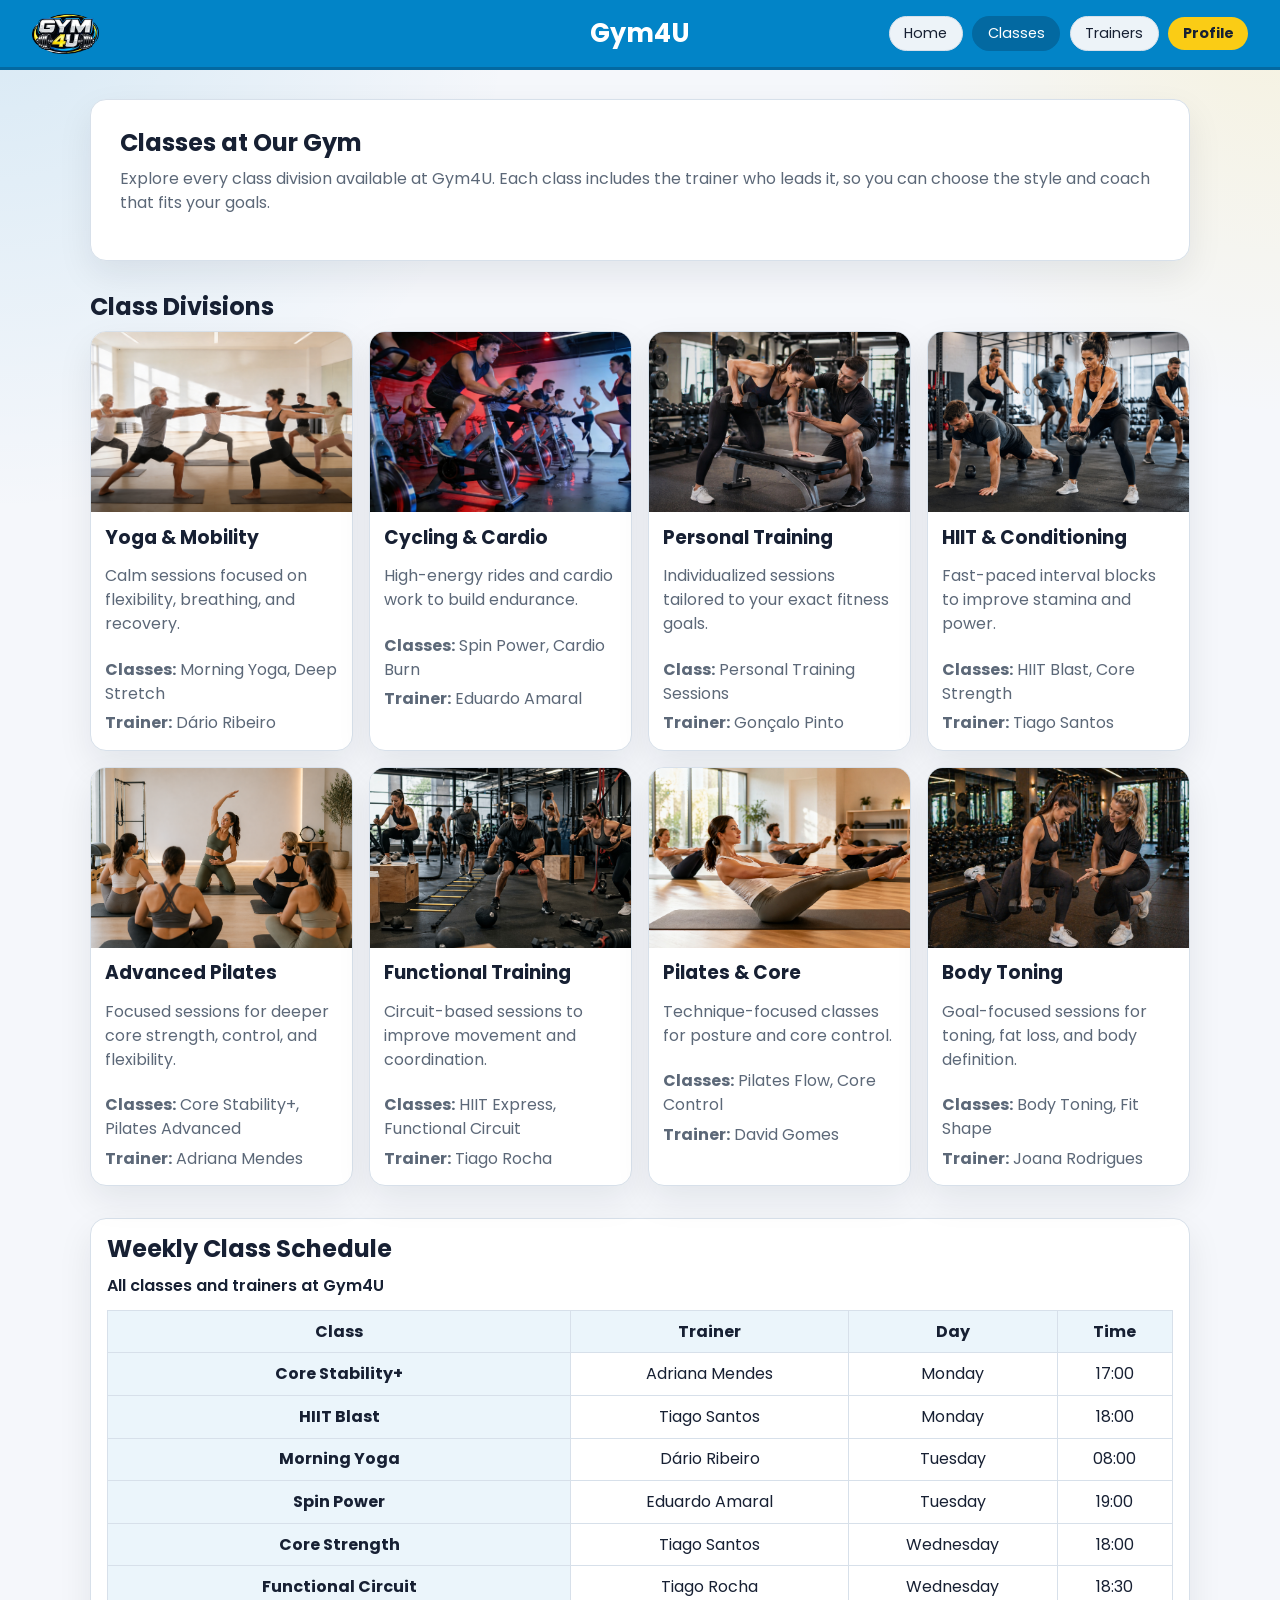
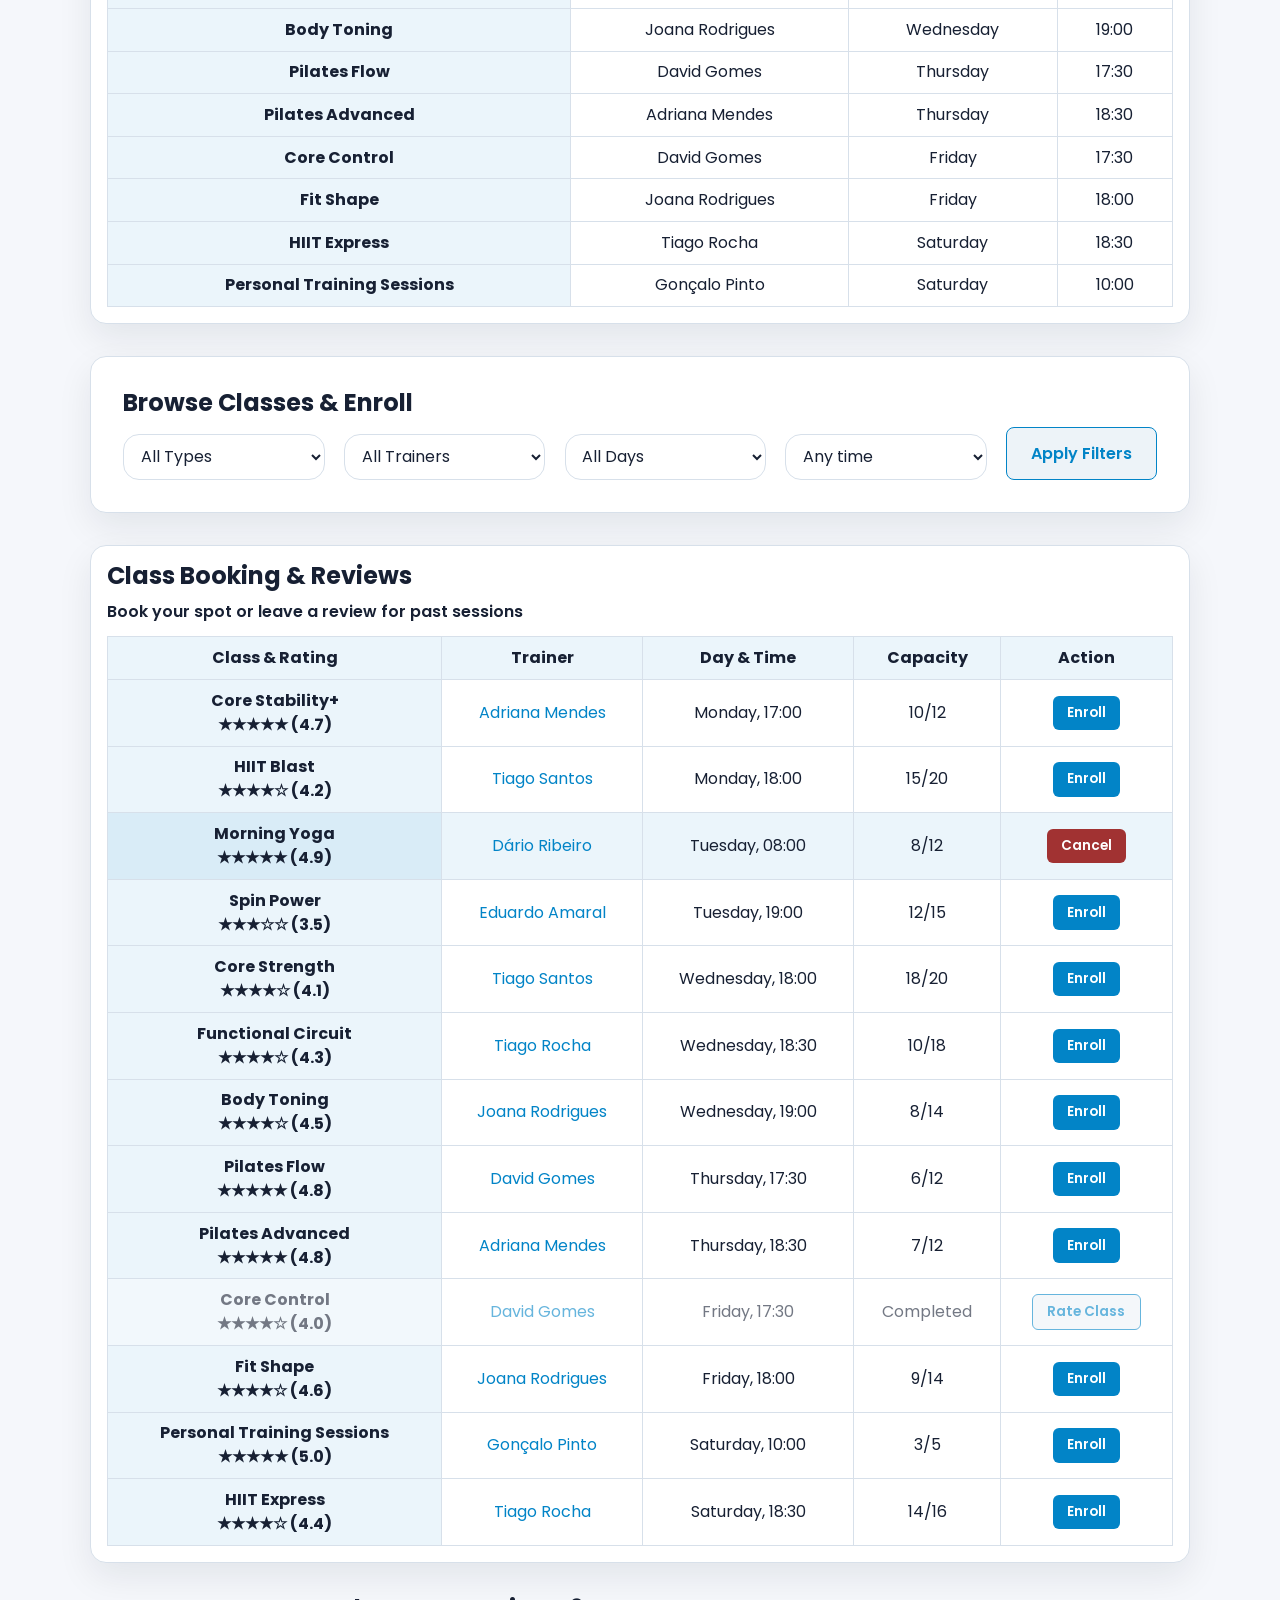
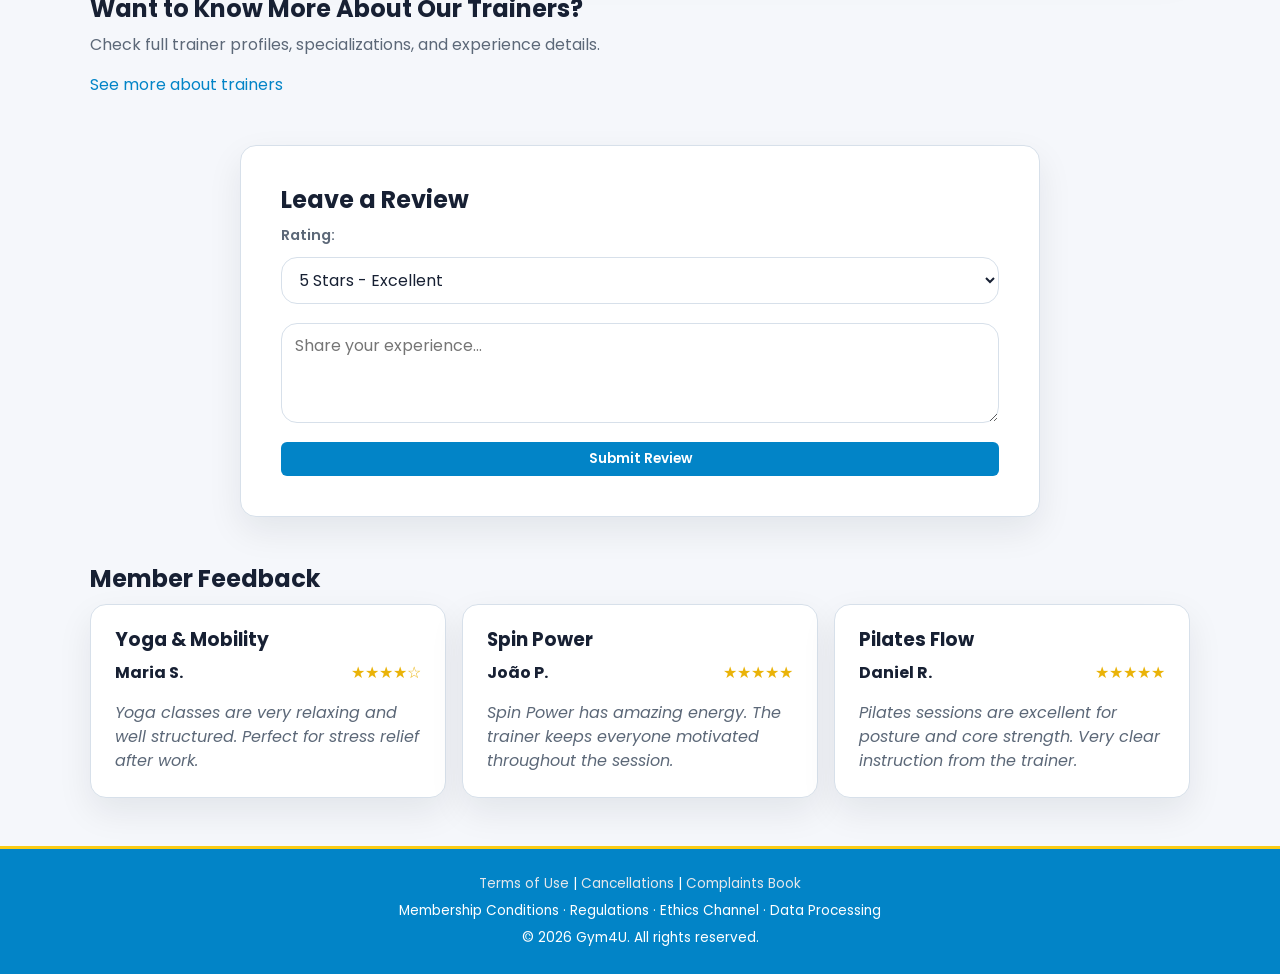
==== commit a93eee5d: "Merge pull request #30 from FEUP-LTW-2026/page/trainers Page/trainers" ====
--- a/classes.html
+++ b/classes.html
@@ -404,7 +404,7 @@
       </table>
     </section>
 
-    <section class="section cta-section" id="trainers-cta">
+    <section class="section trainers-cta" id="trainers-cta">
       <h2 class="h2">Want to Know More About Our Trainers?</h2>
       <p class="p">Check full trainer profiles, specializations, and experience details.</p>
       <p class="p"><a class="a" href="trainers.html">See more about trainers</a></p>
--- a/css/base.css
+++ b/css/base.css
@@ -144,6 +144,7 @@
   text-decoration: underline;
 }
 
+/* accessibility */
 .visually-hidden {
   position: absolute;
   width: 1px;
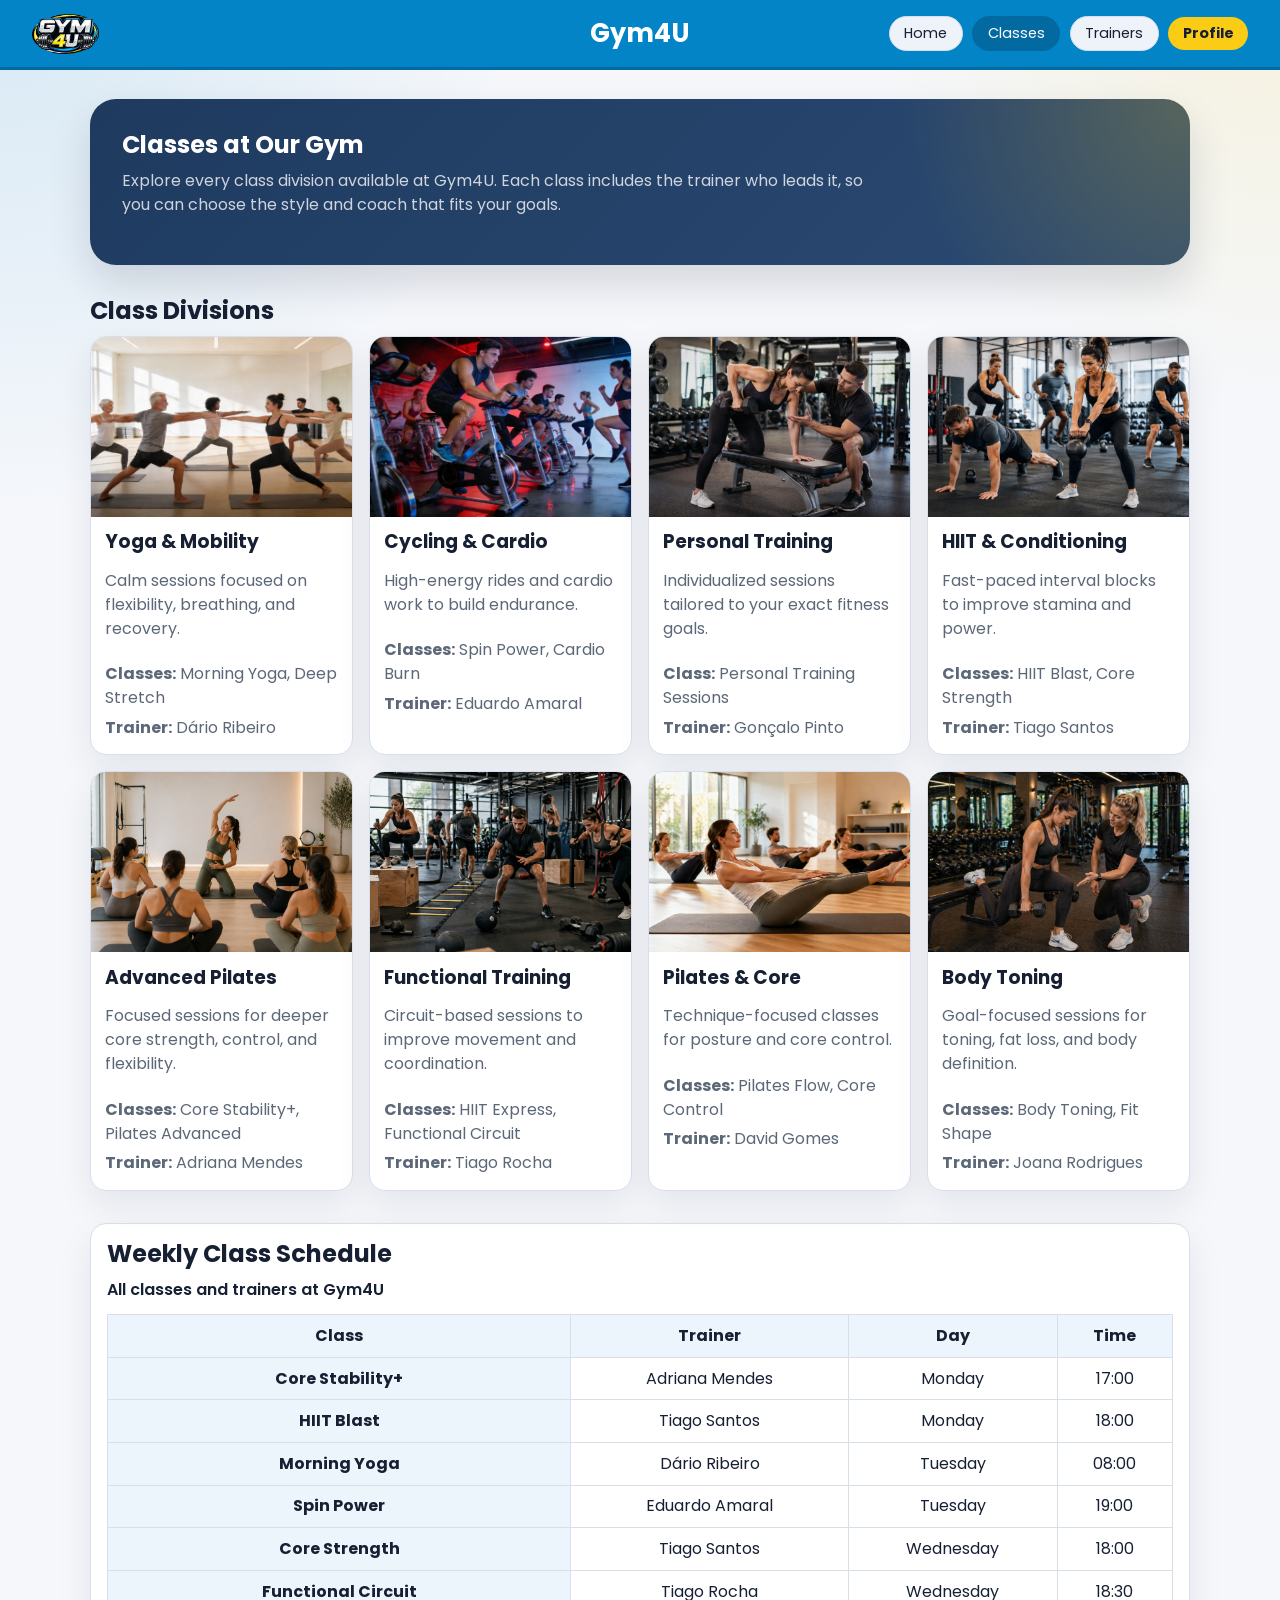
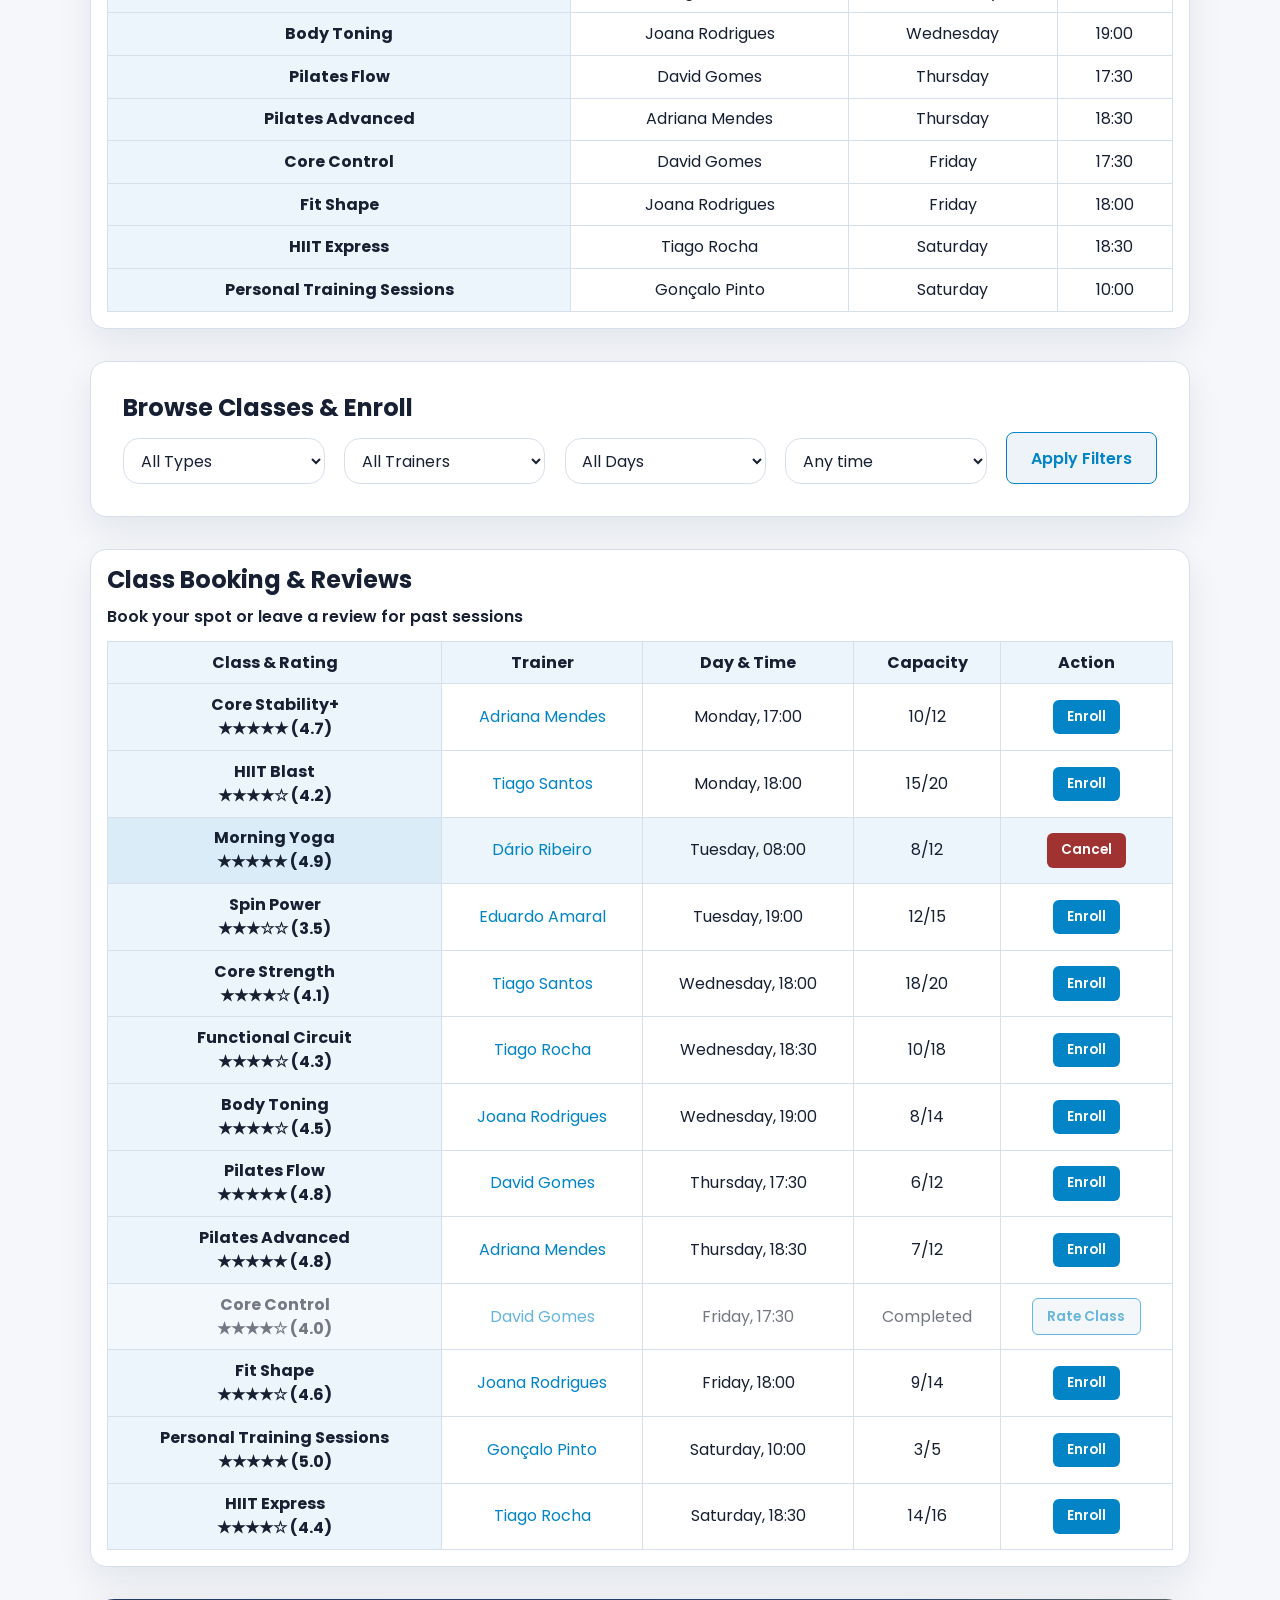
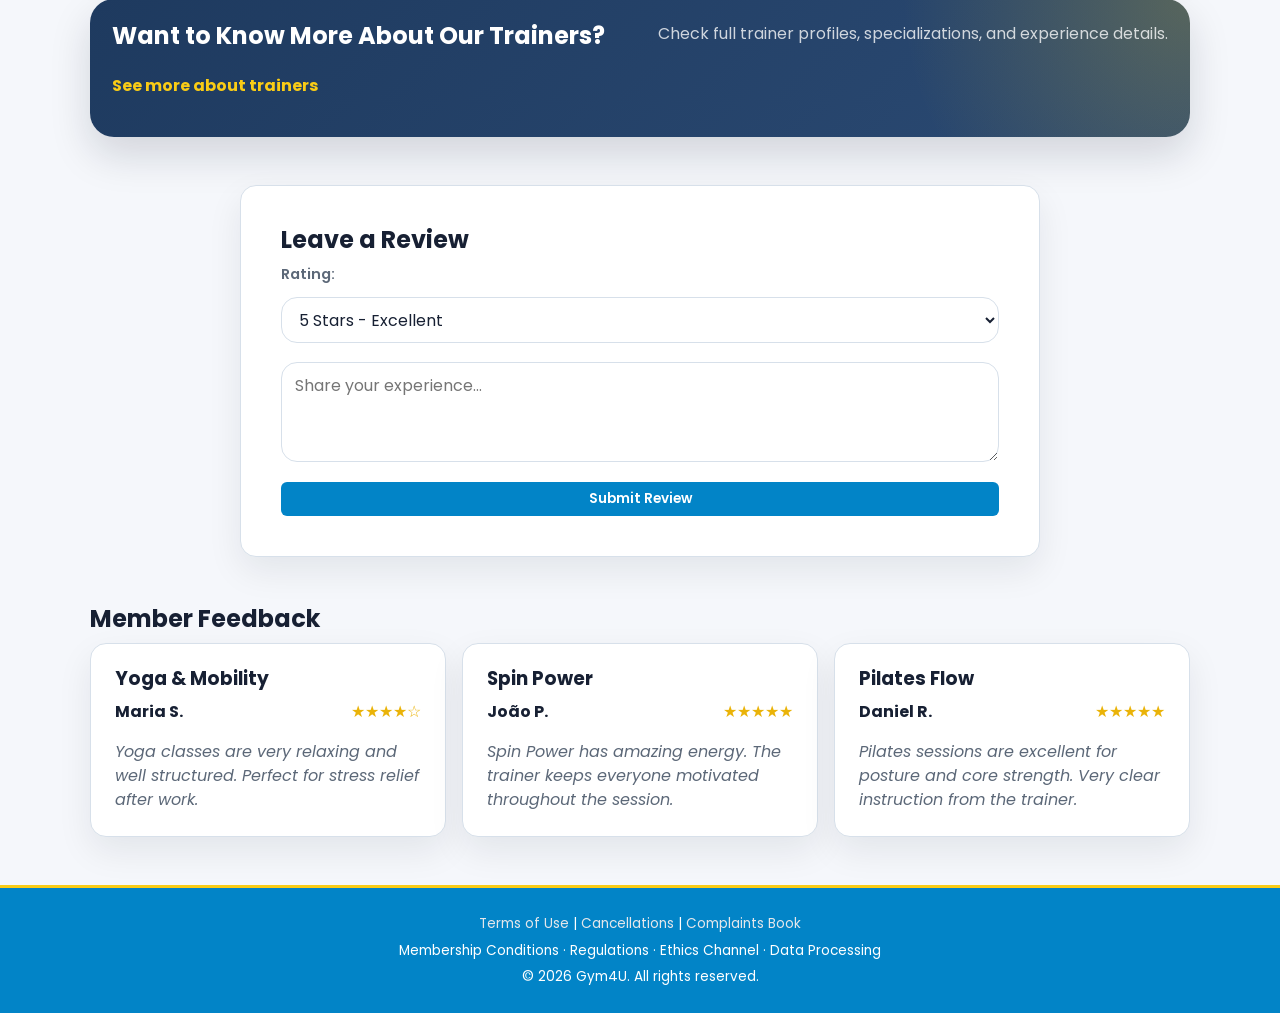
==== commit b4c30f56: "Fixed classes intro" ====
--- a/classes.html
+++ b/classes.html
@@ -33,7 +33,7 @@
     </header>
 
   <main class="main">
-    <section class="section classes-intro" id="classes-intro">
+    <section class="section intro-panel intro-panel-dark" id="classes-intro">
       <h2 class="h2">Classes at Our Gym</h2>
       <p class="p">
         Explore every class division available at Gym4U. Each class includes
@@ -404,7 +404,7 @@
       </table>
     </section>
 
-    <section class="section trainers-cta" id="trainers-cta">
+    <section class="section cta-section" id="trainers-cta">
       <h2 class="h2">Want to Know More About Our Trainers?</h2>
       <p class="p">Check full trainer profiles, specializations, and experience details.</p>
       <p class="p"><a class="a" href="trainers.html">See more about trainers</a></p>
--- a/css/components.css
+++ b/css/components.css
@@ -221,6 +221,11 @@
   overflow-x: auto;
 }
 
+.clean-panel {
+  border: none;
+  border-radius: 22px;
+}
+
 .division-grid {
   display: grid;
   gap: 1rem;
@@ -259,6 +264,62 @@
   padding: 0.9rem;
 }
 
+.trainer-grid {
+  display: grid;
+  grid-template-columns: repeat(4, minmax(0, 1fr));
+  gap: 1rem;
+}
+
+.trainer-card {
+  border: none;
+  border-radius: 22px;
+  border-top: 4px solid var(--primary);
+}
+
+.trainer-card:hover {
+  transform: translateY(-6px);
+  box-shadow: 0 20px 42px rgba(15, 23, 42, 0.14);
+}
+
+.trainer-image {
+  width: 100%;
+  height: 215px;
+  object-fit: cover;
+  object-position: center top;
+}
+
+.trainer-content {
+  gap: 0.28rem;
+  padding: 0.95rem;
+}
+
+.trainer-content h3 {
+  font-size: 1.02rem;
+  color: var(--dark);
+  letter-spacing: -0.02em;
+  margin-bottom: 0.2rem;
+}
+
+.trainer-role {
+  color: var(--primary-strong);
+  font-weight: 700;
+  margin-bottom: 0.25rem;
+}
+
+.trainer-content p {
+  font-size: 0.8rem;
+  line-height: 1.42;
+  margin-bottom: 0.35rem;
+}
+
+.trainer-meta {
+  margin-bottom: 0.22rem;
+}
+
+.trainer-content strong {
+  color: var(--primary-strong);
+}
+
 .card {
   position: relative;
   overflow: hidden;
@@ -325,9 +386,38 @@
   text-decoration: none;
 }
 
+.intro-panel {
+  border-radius: 26px;
+  padding: 2rem;
+  box-shadow: 0 20px 42px rgba(15, 23, 42, 0.14);
+}
+
+.intro-panel-dark {
+  background:
+    radial-gradient(circle at top right, rgba(250, 204, 21, 0.22), transparent 18rem),
+    linear-gradient(135deg, var(--dark), var(--dark-soft));
+  color: white;
+}
+
+.intro-panel-dark h2,
+.intro-panel-dark p {
+  color: white;
+}
+
+.intro-panel-dark p {
+  max-width: 760px;
+  color: rgba(255, 255, 255, 0.78);
+}
+
 .filter-form {
   display: grid;
   gap: 0.9rem;
+}
+
+.filter-form-4 {
+  grid-template-columns: repeat(4, minmax(0, 1fr));
+  gap: 1rem;
+  align-items: end;
 }
 
 .form-group {
@@ -354,19 +444,60 @@
   width: auto;
 }
 
+.filter-panel {
+  background: var(--surface);
+  border-radius: 22px;
+  padding: 1.3rem;
+  box-shadow: var(--shadow);
+}
+
+.filter-panel button {
+  background: var(--primary);
+  color: white;
+  border-radius: 999px;
+  padding: 0.75rem 1rem;
+  font-weight: 700;
+  transition: background 0.2s ease, transform 0.2s ease;
+}
+
+.filter-panel button:hover {
+  background: var(--primary-strong);
+  transform: translateY(-2px);
+}
+
+.focus-grid,
+.contact-grid {
+  display: grid;
+  grid-template-columns: repeat(3, minmax(0, 1fr));
+  gap: 1rem;
+}
+
 .focus-card,
 .contact-card {
-  background: var(--surface);
-  border: 1px solid var(--border);
-  border-radius: var(--radius);
-  padding: 1.2rem;
-  box-shadow: var(--shadow);
+  border: none;
+  border-radius: 20px;
+  padding: 1.15rem;
+  background:
+    linear-gradient(180deg, rgba(2, 132, 199, 0.08), transparent 65%),
+    var(--surface);
+  box-shadow: 0 12px 26px rgba(15, 23, 42, 0.07);
+}
+
+.focus-card h3,
+.contact-card h3 {
+  color: var(--dark);
+  font-size: 1rem;
+}
+
+.focus-card p,
+.contact-card p {
+  font-size: 0.88rem;
 }
 
 .faq-item {
   background: var(--surface);
-  border: 1px solid var(--border);
-  border-radius: var(--radius);
+  border: none;
+  border-radius: 18px;
   padding: 0.9rem 1rem;
   margin-bottom: 0.6rem;
   box-shadow: var(--shadow);
@@ -544,6 +675,32 @@
   }
 }
 
+@media (max-width: 1100px) {
+  .trainer-grid {
+    grid-template-columns: repeat(3, minmax(0, 1fr));
+  }
+
+  .trainer-image {
+    height: 225px;
+  }
+}
+
+@media (max-width: 950px) {
+  .trainer-grid,
+  .focus-grid,
+  .contact-grid {
+    grid-template-columns: repeat(2, minmax(0, 1fr));
+  }
+
+  .filter-form-4 {
+    grid-template-columns: repeat(2, minmax(0, 1fr));
+  }
+
+  .trainer-image {
+    height: 240px;
+  }
+}
+
 @media (max-width: 700px) {
   header {
     padding: 0.6rem 1rem;
@@ -574,4 +731,33 @@
   .content {
     width: 100%;
   }
+}
+
+@media (max-width: 600px) {
+  .intro-panel {
+    padding: 1.4rem;
+    border-radius: 22px;
+  }
+
+  .trainer-grid,
+  .focus-grid,
+  .contact-grid {
+    grid-template-columns: 1fr;
+  }
+
+  .filter-form-4 {
+    grid-template-columns: 1fr;
+  }
+
+  .trainer-card {
+    border-radius: 20px;
+  }
+
+  .trainer-image {
+    height: 255px;
+  }
+
+  .trainer-content {
+    padding: 1rem;
+  }
 }
